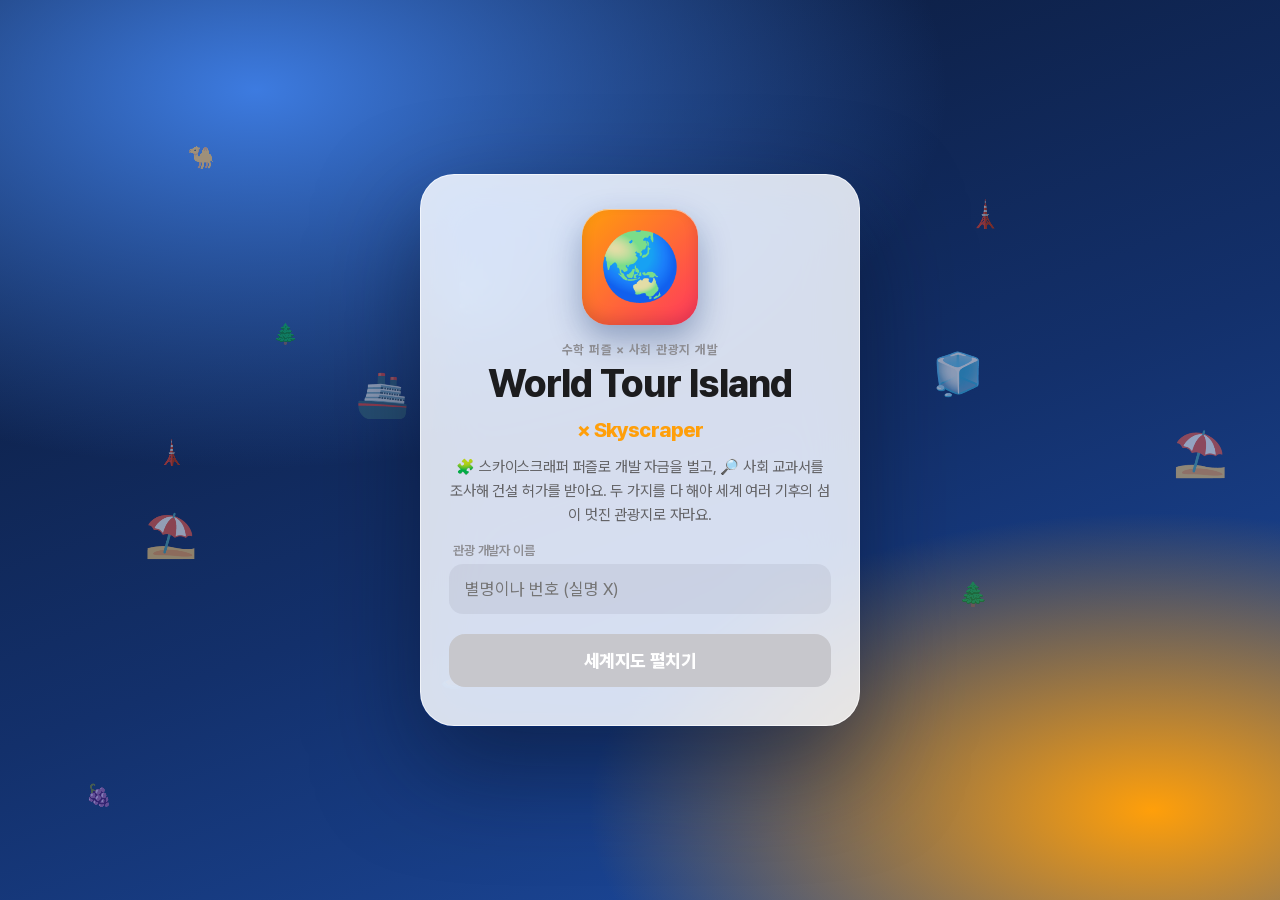
==== combo/index.html @ f1b44aca "Add files via upload" ====
<!DOCTYPE html>
<html lang="ko">
<head>
<meta charset="utf-8">
<meta http-equiv="Content-Security-Policy" content="default-src 'none'; script-src 'self' 'unsafe-inline'; style-src 'self' 'unsafe-inline'; img-src 'self' data: blob:; font-src 'self'; connect-src 'none'; form-action 'none'; base-uri 'none'">
<meta name="referrer" content="no-referrer">
<meta name="robots" content="noindex, nofollow">
<meta name="viewport" content="width=device-width, initial-scale=1, viewport-fit=cover">
<title>World Tour Island × Skyscraper</title>
<link href="../lib/fonts/pretendard.css" rel="stylesheet">
<script src="../lib/three.min.js"></script>
<style>

:root{
  --ink:#16233A; --muted:#5A6B84; --paper:#EAF1F8; --card:#FFFFFF; --line:rgba(22,35,58,.1);
  --bp:#1C57A5; --bp-deep:#0F3B78; --bp-grid:rgba(255,255,255,.12);
  --gold:#FFC83D; --gold-deep:#E0A300; --gold-ink:#3A2A00;
  --mint:#2FBF83; --coral:#F0555B; --sky:#5CB8FF;
  --game-bg:#1B2B4A; --game-panel:#22375C; --game-panel-2:#2A4470; --game-ink:#EAF2FF;
  --display:"Do Hyeon","Apple SD Gothic Neo","Malgun Gothic",sans-serif;
  --body:"Noto Sans KR","Apple SD Gothic Neo","Malgun Gothic",sans-serif;
  --emoji:"Apple Color Emoji","Segoe UI Emoji","Noto Color Emoji","Segoe UI Symbol",sans-serif;
  box-sizing:border-box;
  padding-top:env(safe-area-inset-top,0px);
  padding-bottom:env(safe-area-inset-bottom,0px);
}
@media (prefers-color-scheme:dark){
  :root:not([data-theme="light"]){--ink:#E4ECF7;--muted:#9AABC2;--paper:#0E1522;--card:#172234;--line:rgba(255,255,255,.1);--bp:#174985;--bp-deep:#0D2F5E}
}
:root[data-theme="dark"]{--ink:#E4ECF7;--muted:#9AABC2;--paper:#0E1522;--card:#172234;--line:rgba(255,255,255,.1);--bp:#174985;--bp-deep:#0D2F5E}
*,*::before,*::after{box-sizing:inherit}
html{scroll-padding-top:env(safe-area-inset-top,0px)}
html,body{height:100%;margin:0}
body{background:var(--game-bg);color:var(--ink);font-family:var(--body);-webkit-tap-highlight-color:transparent;overscroll-behavior:none}
button{font-family:inherit;cursor:pointer;color:inherit}
button:focus-visible,input:focus-visible{outline:3px solid var(--gold);outline-offset:2px}
.hidden{display:none!important}

/* ===== 시작 화면 ===== */
#intro{position:fixed;inset:0;overflow:auto;display:grid;place-items:center;padding:24px;z-index:80;
  background:radial-gradient(120% 80% at 50% 110%,#FFB48A 0%,#7E8BE0 45%,#1B2B4A 100%)}
#introSky{position:absolute;inset:0;width:100%;height:100%;pointer-events:none}
.intro-card{position:relative;width:min(480px,100%);background:rgba(255,255,255,.96);color:#16233A;border-radius:24px;padding:30px 26px;box-shadow:0 30px 80px rgba(8,16,40,.45)}
.logo{font-family:var(--display);font-size:54px;line-height:.95;margin:0;color:#1C57A5;letter-spacing:-.01em}
.logo span{display:block;font-size:20px;color:#E07A2E;margin-bottom:6px;letter-spacing:.02em}
.intro-card p{margin:12px 0 4px;color:#5A6B84;line-height:1.6;font-size:15px}
.intro-card label{display:block;font-weight:700;font-size:14px;margin:16px 0 6px}
.intro-card input{width:100%;font:inherit;font-size:18px;padding:12px 14px;border-radius:12px;border:2px solid #C9D6E6;background:#fff;color:#16233A}
.cta{width:100%;margin-top:22px;padding:16px;border:0;border-radius:16px;background:linear-gradient(#FFD25A,#FFB800);color:#3A2A00;font-family:var(--display);font-size:26px;box-shadow:0 5px 0 #D08F00}
.cta:active{transform:translateY(3px);box-shadow:0 2px 0 #D08F00}
.cta:disabled{filter:grayscale(.7);opacity:.6}
.continue{margin-top:12px;font-size:14px;color:#5A6B84;text-align:center}

/* ===== 게임 레이아웃 ===== */
#app{display:none;height:100%;min-height:0}
#app.on{display:grid;grid-template-columns:minmax(0,1fr) minmax(430px,480px)}
.zone-game{position:relative;display:flex;flex-direction:column;min-height:0;background:var(--game-bg);color:var(--game-ink)}
.zone-puzzle{display:flex;flex-direction:column;min-height:0;background:var(--bp);color:#fff;border-left:4px solid #0B2A55}

/* 상단 HUD */
.hud{display:flex;align-items:center;gap:8px;padding:10px 12px;background:linear-gradient(#22375C,#1F3254);border-bottom:1px solid rgba(255,255,255,.06);flex-wrap:wrap;position:relative;z-index:3}
.cityblock{display:flex;align-items:center;gap:10px;margin-right:auto;min-width:0}
.rank-badge{width:44px;height:44px;border-radius:14px;display:grid;place-items:center;font-size:26px;background:linear-gradient(#3B5A92,#2A4470);box-shadow:inset 0 -3px 0 rgba(0,0,0,.25);font-family:var(--emoji)}
.cityname{font-family:var(--display);font-size:24px;line-height:1.05;white-space:nowrap;overflow:hidden;text-overflow:ellipsis;max-width:220px}
.cityname small{display:block;font-family:var(--body);font-size:12px;opacity:.75}
.chip{display:flex;align-items:center;gap:6px;padding:5px 10px 5px 8px;border-radius:12px;background:rgba(255,255,255,.08);white-space:nowrap}
.chip .ic{font-family:var(--emoji);font-size:18px}
.chip b{font-family:var(--display);font-weight:400;font-size:20px;line-height:1}
.chip small{display:block;font-size:10px;opacity:.7;line-height:1}
.chip.coin{background:linear-gradient(#FFD25A,#FFB800);color:#3A2A00;box-shadow:0 3px 0 #C98A00}
.chip.coin.bump{animation:bump .5s}
.chip.coin.shake{animation:shake .45s}
@keyframes bump{30%{transform:scale(1.18)}}
.meter{width:54px;height:6px;border-radius:3px;background:rgba(255,255,255,.15);overflow:hidden;margin-top:3px}
.meter i{display:block;height:100%;background:var(--mint);border-radius:3px;transition:width .4s}
.iconbtn{width:40px;height:40px;border-radius:12px;border:0;background:rgba(255,255,255,.1);font-size:18px;font-family:var(--emoji)}

/* 지도 */
.map{position:relative;flex:1;min-height:0;overflow:hidden;touch-action:none}
#city{position:absolute;inset:0;width:100%;height:100%;display:block}
.advisor{position:absolute;left:12px;top:12px;display:flex;align-items:flex-start;gap:8px;max-width:min(420px,70%);pointer-events:none;z-index:2}
.advisor .face{font-size:30px;font-family:var(--emoji);filter:drop-shadow(0 2px 2px rgba(0,0,0,.3))}
.advisor .bubble{background:rgba(255,255,255,.95);color:#16233A;padding:9px 13px;border-radius:14px 14px 14px 4px;font-size:14px;font-weight:700;line-height:1.45;box-shadow:0 6px 16px rgba(0,0,0,.2)}
.maptools{position:absolute;right:12px;top:12px;display:flex;flex-direction:column;gap:6px;z-index:2}
.maptools button{width:42px;height:42px;border-radius:12px;border:0;background:rgba(255,255,255,.92);color:#16233A;font-size:20px;font-weight:900;box-shadow:0 3px 8px rgba(0,0,0,.2);font-family:var(--emoji)}
.modehint{position:absolute;left:50%;bottom:12px;transform:translateX(-50%);background:rgba(16,26,48,.88);color:#fff;padding:8px 14px;border-radius:999px;font-size:14px;font-weight:700;white-space:nowrap;pointer-events:none;z-index:2;max-width:92%;overflow:hidden;text-overflow:ellipsis}
.modehint:empty{display:none}
.floaty{position:absolute;pointer-events:none;font-family:var(--display);font-size:22px;color:#FFE27A;text-shadow:0 2px 0 rgba(0,0,0,.4);animation:floaty 1s forwards;z-index:3}
@keyframes floaty{to{transform:translateY(-46px);opacity:0}}

/* 건설 메뉴 */
.buildbar{background:linear-gradient(#22375C,#1B2E50);border-top:1px solid rgba(255,255,255,.06);padding:8px 10px 10px;position:relative;z-index:3}
.bb-top{display:flex;gap:6px;align-items:center;overflow-x:auto;scrollbar-width:none;padding-bottom:6px}
.bb-top::-webkit-scrollbar{display:none}
.tool{border:0;border-radius:12px;padding:8px 11px;background:rgba(255,255,255,.08);color:var(--game-ink);font-size:14px;font-weight:700;white-space:nowrap}
.tool.on{background:#fff;color:#16233A}
.tool.danger.on{background:var(--coral);color:#fff}
.sep{width:1px;align-self:stretch;background:rgba(255,255,255,.12);margin:2px 4px}
.cat{border:0;border-radius:12px;padding:8px 12px;background:transparent;color:rgba(234,242,255,.7);font-size:14px;font-weight:700;white-space:nowrap;position:relative}
.cat.on{background:var(--game-panel-2);color:#fff}
.cat .new{position:absolute;top:2px;right:2px;width:8px;height:8px;border-radius:50%;background:var(--coral)}
.cards{display:flex;gap:8px;overflow-x:auto;padding:2px 2px 4px;scroll-snap-type:x proximity;scrollbar-width:thin}
.card{flex:0 0 96px;scroll-snap-align:start;border:2px solid transparent;border-radius:14px;background:var(--game-panel-2);color:var(--game-ink);padding:6px 6px 7px;text-align:center;position:relative}
.card canvas{width:84px;height:66px;display:block;margin:0 auto}
.card .nm{font-size:12.5px;font-weight:700;line-height:1.2;margin-top:2px;white-space:nowrap;overflow:hidden;text-overflow:ellipsis}
.card .cost{font-family:var(--display);font-size:16px;color:#FFD25A;line-height:1.1}
.card .eff{font-size:10.5px;opacity:.75;white-space:nowrap}
.card.on{border-color:var(--gold);background:#35558A;box-shadow:0 0 0 3px rgba(255,200,61,.25)}
.card.poor .cost{color:#FF9A9E}
.card.locked{background:rgba(255,255,255,.04);color:rgba(234,242,255,.45)}
.card.locked canvas{filter:grayscale(1) brightness(.6);opacity:.5}
.card.locked .lock{position:absolute;inset:6px 6px auto;height:66px;display:grid;place-items:center;font-size:12px;font-weight:900;color:#fff;text-shadow:0 1px 2px #000}
.card .newtag{position:absolute;top:-6px;right:-6px;background:var(--coral);color:#fff;font-size:10px;font-weight:900;padding:2px 6px;border-radius:999px}

/* ===== 퍼즐 존 ===== */
.pz-head{padding:12px 16px 10px;background:linear-gradient(rgba(0,0,0,.18),rgba(0,0,0,.08));border-bottom:1px solid rgba(255,255,255,.08)}
.pz-top{display:flex;align-items:center;justify-content:space-between;gap:10px}
.pz-top h2{margin:0;font-family:var(--display);font-weight:400;font-size:28px;line-height:1}
.pz-top .zone{font-size:12px;opacity:.8;text-align:right;line-height:1.35}
.track{display:grid;grid-template-columns:repeat(32,1fr);gap:2px;margin-top:10px}
.track i{height:8px;border-radius:2px;background:rgba(255,255,255,.15)}
.track i.e{--c:#8EE3B5}.track i.m{--c:#FFD25A}.track i.h{--c:#FF8C8C}
.track i.done{background:var(--c)}
.track i.now{background:#fff;box-shadow:0 0 0 2px rgba(255,255,255,.4)}
.track i.gap{margin-left:6px}

.pz-body{padding:12px 16px;background-image:linear-gradient(var(--bp-grid) 1px,transparent 1px),linear-gradient(90deg,var(--bp-grid) 1px,transparent 1px);background-size:22px 22px}
.pz-main{display:flex;gap:14px;align-items:center;justify-content:center}
.board{--cs:44px;display:grid;justify-content:center;user-select:none}
.board .c{width:var(--cs);height:var(--cs);display:grid;place-items:center}
.board .clue{all:unset;width:var(--cs);height:var(--cs);display:grid;place-items:center;font-family:var(--display);font-size:calc(var(--cs)*.52);color:#FFE39A;cursor:pointer;border-radius:50%}
.board .clue.on{background:rgba(255,227,154,.28)}
.board .cell{border:1.5px solid rgba(255,255,255,.6);background:rgba(255,255,255,.08);margin:-0.75px;padding:0}
.board .cell button{all:unset;width:100%;height:100%;display:grid;place-items:center;cursor:pointer;font-family:var(--display);font-size:calc(var(--cs)*.58);color:#fff}
.board .cell.given{background:rgba(255,255,255,.3)}
.board .cell.given span{font-family:var(--display);font-size:calc(var(--cs)*.58);display:grid;place-items:center;width:100%;height:100%}
.board .cell.line{background:rgba(255,227,154,.2)}
.board .cell.sel{background:var(--gold)}
.board .cell.sel button{color:var(--gold-ink)}
.board .cell.hint button{color:#B9F5D6}
.board.shake{animation:shake .45s}
@keyframes shake{20%{transform:translateX(-10px)}40%{transform:translateX(9px)}60%{transform:translateX(-6px)}80%{transform:translateX(4px)}}
.pad{display:grid;grid-template-columns:repeat(2,52px);gap:7px}
.pad button{height:48px;border-radius:13px;border:0;background:#fff;color:var(--bp-deep);font-family:var(--display);font-size:26px;box-shadow:0 3px 0 rgba(0,0,0,.2)}
.pad button.erase{background:rgba(255,255,255,.18);color:#fff;font-size:18px;box-shadow:none}
.pad button:disabled{opacity:.35}
.pz-actions{display:flex;gap:8px;margin-top:12px;align-items:stretch}
.submit{flex:1;padding:12px;border:0;border-radius:14px;background:linear-gradient(#FFD25A,#FFB800);color:var(--gold-ink);font-family:var(--display);font-size:24px;box-shadow:0 4px 0 #C98A00}
.submit:active{transform:translateY(3px);box-shadow:0 1px 0 #C98A00}
.submit:disabled{filter:grayscale(.8);opacity:.5;box-shadow:none}
.hint-btn{padding:0 12px;border-radius:14px;border:2px solid rgba(255,255,255,.35);background:transparent;color:#fff;font-size:13px;font-weight:700;line-height:1.3}
.hint-btn:disabled{opacity:.35}
.pz-status{display:flex;align-items:center;justify-content:space-between;gap:10px;margin-top:8px;min-height:24px}
.tries{display:flex;gap:5px;align-items:center;font-size:12px;opacity:.9;white-space:nowrap}
.tries i{width:11px;height:11px;border-radius:50%;background:#fff;display:inline-block}
.tries i.used{background:transparent;border:2px solid rgba(255,255,255,.5)}
.msg{font-weight:700;font-size:14px;text-align:right}
.msg.bad{color:#FFD0D2}.msg.ok{color:#B9F5D6}
.stop{display:none;margin-top:8px;padding:10px;border-radius:14px;text-align:center;color:#2A1F00;font-weight:700;
  background:repeating-linear-gradient(-45deg,var(--gold) 0 16px,#23201a 16px 32px)}
.stop.on{display:block}
.stop div{background:var(--gold);display:inline-block;padding:6px 14px;border-radius:10px;font-size:14px}
.stop b{font-family:var(--display);font-weight:400;font-size:26px;display:block}

/* 3D 쌓기나무 */
.lab{flex:1;min-height:220px;display:flex;flex-direction:column;background:#EEF3F9;color:#16233A;border-top:4px solid #0B2A55}
.lab-bar{display:flex;align-items:center;gap:6px;padding:7px 10px;flex-wrap:wrap}
.lab-bar .title{font-family:var(--display);font-size:19px;margin-right:2px}
.seg{display:inline-flex;background:rgba(28,87,165,.1);border-radius:10px;padding:3px;gap:2px}
.seg button{border:0;background:transparent;color:#16233A;padding:6px 10px;border-radius:8px;font-size:13px;font-weight:700}
.seg button.on{background:#fff;color:#1C57A5;box-shadow:0 1px 3px rgba(0,0,0,.12)}
.seg.mode button.on[data-m="add"]{color:#1F8A55}.seg.mode button.on[data-m="del"]{color:#C83E44}
.lab-bar .spacer{flex:1}
#cube{flex:1;position:relative;min-height:0;touch-action:none;cursor:grab}
#cube canvas{display:block;width:100%;height:100%}
.cap{position:absolute;left:50%;top:8px;transform:translateX(-50%);background:rgba(22,35,58,.86);color:#fff;padding:6px 12px;border-radius:10px;font-size:13px;font-weight:700;pointer-events:none;white-space:nowrap;max-width:94%;overflow:hidden;text-overflow:ellipsis}
.cap:empty{display:none}
.lab-tip{position:absolute;left:8px;bottom:6px;font-size:11px;color:#5A6B84;pointer-events:none}
.nogl{position:absolute;inset:0;display:grid;place-items:center;color:#5A6B84;font-size:14px;text-align:center;padding:20px}
.pz-foot{display:flex;justify-content:space-between;align-items:center;padding:6px 12px;background:#0F3B78;font-size:12px}
.pz-foot button{background:none;border:0;color:rgba(255,255,255,.6);text-decoration:underline;font-size:12px;padding:4px}

/* ===== 모달 ===== */
.modal{position:fixed;inset:0;display:none;place-items:center;padding:20px;background:rgba(6,12,30,.6);z-index:70;backdrop-filter:blur(2px)}
.modal.on{display:grid}
.sheet{width:min(440px,100%);background:#fff;color:#16233A;border-radius:24px;padding:24px 22px 20px;text-align:center;box-shadow:0 30px 80px rgba(0,0,0,.4);animation:pop .35s cubic-bezier(.2,1.4,.4,1)}
@keyframes pop{from{transform:scale(.8);opacity:0}}
.sheet .big{font-size:52px;line-height:1;font-family:var(--emoji)}
.sheet h3{font-family:var(--display);font-weight:400;font-size:34px;margin:8px 0 2px;color:#1C57A5}
.sheet .sub{color:#5A6B84;font-size:14px;margin-bottom:14px}
.rows{text-align:left;border-radius:14px;background:#F4F7FB;padding:6px 14px;margin-bottom:12px}
.rows div{display:flex;justify-content:space-between;padding:8px 0;border-bottom:1px dashed #D4DDE9;font-size:15px}
.rows div:last-child{border:0}
.rows b{font-family:var(--display);font-weight:400;font-size:20px}
.rows .total b{color:#D98E00;font-size:24px}
.unlocks{display:flex;flex-wrap:wrap;gap:6px;justify-content:center;margin:4px 0 14px}
.unlocks span{background:#FFF4D1;border:1.5px solid #FFD25A;border-radius:999px;padding:5px 10px;font-size:13px;font-weight:700}
.unlocks .land{background:#DDF6E8;border-color:#7AD6A4}
.sheet .go{width:100%;padding:14px;border:0;border-radius:14px;background:linear-gradient(#FFD25A,#FFB800);color:#3A2A00;font-family:var(--display);font-size:24px;box-shadow:0 4px 0 #C98A00}
.steps{text-align:left;display:grid;gap:10px;margin:6px 0 16px}
.steps div{display:flex;gap:12px;align-items:center;background:#F4F7FB;border-radius:14px;padding:10px 12px;font-size:14.5px;line-height:1.45}
.steps .n{font-size:28px;font-family:var(--emoji)}
.cert-img{width:100%;border-radius:14px;margin:4px 0 10px;display:block;background:#1B2B4A}
.cert-code{font-family:var(--display);font-size:30px;letter-spacing:.06em;background:#FFF4D1;border-radius:12px;padding:8px;margin-bottom:6px}

.toast{position:fixed;left:50%;bottom:calc(env(safe-area-inset-bottom,0px) + 22px);transform:translate(-50%,20px);opacity:0;background:#16233A;color:#fff;padding:12px 18px;border-radius:14px;font-weight:700;font-size:15px;transition:.25s;z-index:90;pointer-events:none;max-width:90vw;text-align:center;box-shadow:0 8px 24px rgba(0,0,0,.3)}
.toast.on{opacity:1;transform:translate(-50%,0)}

/* ===== 좁은 화면 ===== */
@media (max-width:999px){
  #app.on{display:flex;flex-direction:column;height:auto;min-height:100%}
  .zone-game{height:min(78vh,640px)}
  .zone-puzzle{border-left:0;border-top:4px solid #0B2A55}
  .lab{height:420px;flex:none}
  .cityname{max-width:140px}
}
@media (prefers-reduced-motion:reduce){*{animation:none!important;transition:none!important}}

/* ===== 월드 투어 전용 ===== */
#intro{background:radial-gradient(120% 80% at 50% 110%,#FFD08A 0%,#5BB7E8 50%,#12406B 100%)}
.logo{color:#0F6FA8}.logo span{color:#E07A2E}
.isl-badge{display:flex;align-items:center;gap:10px;margin-right:auto;min-width:0;border:0;background:transparent;padding:0;text-align:left;color:inherit}
.isl-badge .ic{width:46px;height:46px;border-radius:14px;display:grid;place-items:center;font-size:28px;background:linear-gradient(#3B8AC2,#2A6A9E);box-shadow:inset 0 -3px 0 rgba(0,0,0,.25);font-family:var(--emoji)}
.isl-badge b{font-family:var(--display);font-weight:400;font-size:23px;line-height:1.05;display:block;white-space:nowrap}
.isl-badge small{font-size:12px;opacity:.8;white-space:nowrap}
.hudbtn{height:40px;border-radius:12px;border:0;background:rgba(255,255,255,.12);color:#fff;font-size:14px;font-weight:700;padding:0 12px;white-space:nowrap;position:relative}
.hudbtn .dot{position:absolute;top:-3px;right:-3px;width:12px;height:12px;border-radius:50%;background:var(--coral);box-shadow:0 0 0 2px #22375C;animation:bump 1s infinite}
.hudbtn.poster{background:linear-gradient(#FF8A6B,#F0555B)}
.meter i.env-good{background:#2FBF83}.meter i.env-mid{background:#FFC83D}.meter i.env-bad{background:#F0555B}
.card .tag{position:absolute;top:4px;left:4px;font-size:10px;font-weight:900;background:#3E9BD1;color:#fff;border-radius:6px;padding:1px 5px}

/* 연구소(퀴즈) */
.zone-quiz{display:flex;flex-direction:column;min-height:0;background:#0F4C7A;color:#fff;border-left:4px solid #0A3558}
.qz-head{padding:12px 16px 10px;background:linear-gradient(rgba(0,0,0,.2),rgba(0,0,0,.08))}
.qz-head .row{display:flex;align-items:baseline;justify-content:space-between;gap:10px}
.qz-head h2{margin:0;font-family:var(--display);font-weight:400;font-size:28px}
.qz-head .cnt{font-size:13px;opacity:.9}
.qz-head .cnt b{font-family:var(--display);font-weight:400;font-size:22px;color:#FFD25A}
.pbar{height:8px;border-radius:4px;background:rgba(255,255,255,.15);margin-top:8px;overflow:hidden}
.pbar i{display:block;height:100%;background:linear-gradient(90deg,#8EE3B5,#FFD25A);border-radius:4px;transition:width .5s}
.sets{display:grid;grid-template-columns:repeat(5,1fr);gap:6px;padding:10px 12px}
.set{border:0;border-radius:12px;background:rgba(255,255,255,.08);color:#fff;padding:6px 2px 5px;text-align:center;position:relative;line-height:1.15}
.set .e{font-size:20px;font-family:var(--emoji);display:block}
.set .n{font-size:11px;font-weight:700;display:block;white-space:nowrap;overflow:hidden;text-overflow:ellipsis;padding:0 2px}
.set .k{font-size:11px;opacity:.75}
.set.on{background:#fff;color:#0F4C7A}
.set.full::after{content:'✔';position:absolute;top:2px;right:5px;font-size:11px;color:#2FBF83;font-weight:900}
.qbody{flex:1;min-height:0;overflow-y:auto;padding:4px 14px 14px}
.qcard{background:#fff;color:#16233A;border-radius:18px;padding:16px 16px 14px;box-shadow:0 8px 20px rgba(0,0,0,.2)}
.qmeta{display:flex;justify-content:space-between;align-items:center;font-size:12.5px;color:#5A6B84;margin-bottom:8px}
.qmeta .pg{background:#EAF3FB;color:#0F6FA8;border-radius:999px;padding:3px 9px;font-weight:700}
.qtext{font-size:19px;font-weight:900;line-height:1.45;margin:2px 0 14px;word-break:keep-all}
.opts{display:grid;gap:8px}
.opt{display:flex;gap:10px;align-items:center;width:100%;text-align:left;border:2px solid #DCE5F0;background:#F7FAFD;border-radius:14px;padding:11px 12px;font-size:16px;font-weight:700;color:#16233A;line-height:1.35;word-break:keep-all}
.opt .l{flex:0 0 28px;height:28px;border-radius:50%;display:grid;place-items:center;background:#E3ECF7;color:#0F6FA8;font-family:var(--display);font-size:17px}
.opt:disabled{cursor:default}
.opt.wrong{border-color:#F0555B;background:#FFF0F0;color:#B3363C}
.opt.wrong .l{background:#F0555B;color:#fff}
.opt.right{border-color:#2FBF83;background:#E8FAF1;color:#137A4F}
.opt.right .l{background:#2FBF83;color:#fff}
.qcard.shake{animation:shake .45s}
.fb{margin-top:12px;border-radius:14px;padding:12px 14px;font-size:15px;line-height:1.55;word-break:keep-all}
.fb.ok{background:#E8FAF1;color:#115C3C}
.fb.no{background:#FFF4E5;color:#7A4A00}
.fb b.big{font-family:var(--display);font-weight:400;font-size:22px;display:block;margin-bottom:2px}
.fb .unl{display:flex;flex-wrap:wrap;gap:5px;margin-top:8px}
.fb .unl span{background:#FFF4D1;border:1.5px solid #FFD25A;border-radius:999px;padding:3px 9px;font-size:12.5px;font-weight:700;color:#5A4200}
.fb .unl span.isl{background:#DDF1FF;border-color:#7CC4F2;color:#0F4C7A}
.next{width:100%;margin-top:12px;padding:13px;border:0;border-radius:14px;background:linear-gradient(#FFD25A,#FFB800);color:#3A2A00;font-family:var(--display);font-size:22px;box-shadow:0 4px 0 #C98A00}
.preview{margin-top:14px;background:rgba(255,255,255,.08);border-radius:14px;padding:10px 12px}
.preview h4{margin:0 0 8px;font-size:13px;font-weight:700;opacity:.85}
.preview .list{display:flex;flex-wrap:wrap;gap:6px}
.preview .list span{font-size:12.5px;background:rgba(255,255,255,.1);border-radius:999px;padding:4px 10px}
.preview .list span.got{background:#2FBF83}
.qz-foot{display:flex;justify-content:space-between;align-items:center;padding:6px 12px;background:#0A3558;font-size:12px}
.qz-foot button{background:none;border:0;color:rgba(255,255,255,.6);text-decoration:underline;font-size:12px;padding:4px}

/* 세계지도 */
.worldsheet{width:min(980px,100%);max-height:calc(100vh - 30px);overflow:auto;background:linear-gradient(#EAF6FF,#FFFFFF);border-radius:24px;padding:20px;color:#16233A;animation:pop .35s cubic-bezier(.2,1.4,.4,1)}
.worldsheet h3{font-family:var(--display);font-weight:400;font-size:32px;margin:0;color:#0F6FA8}
.worldsheet .sub{color:#5A6B84;font-size:14px;margin:2px 0 14px}
.isles{display:grid;grid-template-columns:repeat(3,1fr);gap:12px}
.isle{border:3px solid transparent;border-radius:18px;background:#fff;padding:12px;text-align:left;box-shadow:0 4px 14px rgba(20,60,110,.12);display:flex;flex-direction:column;gap:6px;color:#16233A}
.isle .top{display:flex;align-items:center;gap:10px}
.isle .em{font-size:40px;font-family:var(--emoji)}
.isle b{font-family:var(--display);font-weight:400;font-size:22px;display:block;line-height:1.1}
.isle .tags{display:flex;gap:5px;flex-wrap:wrap}
.isle .tags span{font-size:11.5px;font-weight:700;border-radius:999px;padding:2px 8px;background:#EAF3FB;color:#0F6FA8}
.isle .tags span.t2{background:#FFF1DE;color:#A35A00}
.isle p{margin:0;font-size:13px;color:#5A6B84;line-height:1.45}
.isle .st{margin-top:auto;font-size:13px;font-weight:900;padding-top:4px}
.isle.cur{border-color:#FFB800}
.isle.lock{opacity:.55;filter:grayscale(.6)}
.isle.new .st{color:#E0542E}
@media (max-width:760px){.isles{grid-template-columns:1fr 1fr}}

/* 포스터 */
.postersheet{width:min(1000px,100%);max-height:calc(100vh - 30px);overflow:auto;background:#fff;border-radius:24px;padding:20px;color:#16233A;display:grid;grid-template-columns:1fr 1fr;gap:18px;animation:pop .35s cubic-bezier(.2,1.4,.4,1)}
.postersheet h3{font-family:var(--display);font-weight:400;font-size:30px;margin:0 0 4px;color:#E0542E}
.postersheet label{display:block;font-weight:700;font-size:13.5px;margin:12px 0 5px}
.postersheet input,.postersheet select{width:100%;font:inherit;font-size:16px;padding:10px 12px;border-radius:12px;border:2px solid #D6E0EC;background:#fff;color:#16233A}
.picks{display:flex;flex-wrap:wrap;gap:6px}
.picks button{border:2px solid #D6E0EC;background:#F7FAFD;border-radius:999px;padding:6px 11px;font-size:13.5px;font-weight:700;color:#16233A}
.picks button.on{border-color:#FFB800;background:#FFF4D1}
.two{display:grid;grid-template-columns:1fr 1fr;gap:8px}
.pv{display:flex;flex-direction:column;align-items:center;gap:8px}
.pv img{width:100%;border-radius:12px;box-shadow:0 8px 24px rgba(0,0,0,.18);background:#EEE}
.pv .note{font-size:13px;color:#5A6B84;text-align:center}
.pbtns{display:flex;gap:8px;margin-top:14px}
.pbtns button{flex:1;padding:12px;border:0;border-radius:12px;font-weight:900;font-size:15px}
.pbtns .mk{background:linear-gradient(#FFD25A,#FFB800);color:#3A2A00}
.pbtns .cl{background:#EEF2F7;color:#16233A}
.empty{background:#F4F7FB;border-radius:12px;padding:12px;font-size:13.5px;color:#5A6B84;line-height:1.5}
@media (max-width:760px){.postersheet{grid-template-columns:1fr}}

#app.on{grid-template-columns:minmax(0,1fr) minmax(430px,480px)}
.rtabs{display:grid;grid-template-columns:1fr 1fr;gap:6px;padding:8px 10px 0;background:#0A3558}
.rtabs button{border:0;border-radius:14px 14px 0 0;padding:9px 6px 8px;background:rgba(255,255,255,.08);color:rgba(255,255,255,.75);font-family:var(--display);font-size:22px;line-height:1.05}
.rtabs button span{font-family:var(--emoji)}
.rtabs button small{display:block;font-family:var(--body);font-size:11px;font-weight:700;opacity:.8}
.rtabs button.on[data-t="puzzle"]{background:var(--bp);color:#fff}
.rtabs button.on[data-t="research"]{background:#0F4C7A;color:#fff}
.rpanel{flex:1;display:flex;flex-direction:column;min-height:0}
#panelPuzzle{background:var(--bp)}
.pz-done{flex:1;display:flex;flex-direction:column;align-items:center;justify-content:center;gap:12px;padding:24px;text-align:center;font-size:17px;line-height:1.6}
.gest{position:absolute;right:8px;bottom:8px;display:flex;gap:6px;pointer-events:none;z-index:1}.gest span{background:#fff;border-radius:10px;padding:6px 10px;font-size:13px;box-shadow:0 1px 3px rgba(0,0,0,.1)}
.gest span:first-child b{color:#1F8A55}.gest span:last-child b{color:#C83E44}
.press{position:absolute;width:56px;height:56px;margin:-28px 0 0 -28px;border-radius:50%;border:4px solid #F0555B;pointer-events:none;animation:press .48s linear forwards;opacity:.9}
@keyframes press{from{transform:scale(1.6);opacity:.2}to{transform:scale(.6);opacity:1}}
@media (max-width:999px){ .rpanel{flex:none} #panelPuzzle .lab{height:420px;flex:none} }
.card{width:96px;min-width:0}
#mWorld{z-index:90}
.hud .chip small{white-space:nowrap}
@media (max-width:999px){ .zone-quiz{border-left:0;border-top:4px solid #0A3558} .qbody{overflow:visible} }
/* ===================== App Store 디자인 레이어 ===================== */
:root{
  --display:"Pretendard Variable",Pretendard,-apple-system,BlinkMacSystemFont,"Apple SD Gothic Neo","Noto Sans KR","Noto Sans CJK KR",system-ui,sans-serif;
  --body:var(--display);
  --ios-blue:#0A84FF; --ios-indigo:#5E5CE6; --ios-orange:#FF9F0A; --ios-yellow:#FFD60A; --ios-green:#30D158; --ios-red:#FF453A; --ios-pink:#FF375F; --ios-teal:#40C8E0;
  --glass:rgba(28,34,56,.72); --glass-line:rgba(255,255,255,.09);
  --gold:#FFD60A; --gold-ink:#3A2600;
}
body{font-family:var(--body);-webkit-font-smoothing:antialiased;-moz-osx-font-smoothing:grayscale;letter-spacing:-.01em;background:#0B1020}
h1,h2,h3,.logo,.cityname,.isl-badge b,.chip b,.pz-top h2,.qz-head h2,.submit,.go,.cta,.next,.card .cost,.sheet h3,.worldsheet h3,.postersheet h3,.lab-bar .title,.rtabs button,.permit-head h2,.cert h3,.cert-code,.qtext{font-weight:800!important;letter-spacing:-.025em}
.board .clue,.board .cell button,.board .cell.given span,.pad button,.stop b,.opt .l,.isle b,.qz-head .cnt b{font-weight:800!important}
button{-webkit-tap-highlight-color:transparent;transition:transform .12s ease, background-color .2s ease, box-shadow .2s ease}
button:active:not(:disabled){transform:scale(.97)}

/* ---------- 시작 화면 ---------- */
#intro{background:radial-gradient(90% 70% at 20% 10%,#3D7BE0 0%,transparent 60%),radial-gradient(80% 60% at 90% 90%,#FF9F0A 0%,transparent 55%),linear-gradient(160deg,#0A1630 0%,#13306B 55%,#1E4FA8 100%)}
.intro-card{background:rgba(255,255,255,.84);-webkit-backdrop-filter:blur(30px) saturate(180%);backdrop-filter:blur(30px) saturate(180%);border:1px solid rgba(255,255,255,.65);border-radius:34px;padding:34px 28px 26px;box-shadow:0 40px 100px rgba(5,15,40,.5);text-align:center;width:min(440px,100%)}
.appicon{width:116px;height:116px;margin:0 auto 18px;border-radius:27px;display:grid;place-items:center;font-size:66px;font-family:var(--emoji);box-shadow:0 14px 32px rgba(10,40,100,.35),inset 0 1px 0 rgba(255,255,255,.55),inset 0 -6px 14px rgba(0,0,0,.12);animation:iconIn .7s cubic-bezier(.2,1.4,.4,1)}
@keyframes iconIn{from{transform:scale(.6) rotate(-8deg);opacity:0}}
.logo{font-size:38px!important;color:#1C1C1E!important;line-height:1.05!important}
.logo span{display:block;font-size:12.5px!important;font-weight:700!important;letter-spacing:.06em!important;color:#8E8E93!important;margin-bottom:8px!important;text-transform:uppercase}
.intro-card p{color:#636366;font-size:15px;line-height:1.6;margin:12px 0 6px}
.intro-card label{text-align:left;font-size:13px;color:#8E8E93;font-weight:600;margin:16px 4px 6px}
.intro-card input{background:rgba(118,118,128,.12);border:0;border-radius:14px;font-size:17px;padding:15px 16px;color:#1C1C1E}
.intro-card input:focus{outline:none;box-shadow:0 0 0 3px rgba(10,132,255,.35);background:#fff}
.cta{background:var(--ios-blue)!important;color:#fff!important;border-radius:16px!important;font-size:18px!important;padding:16px!important;box-shadow:0 10px 24px rgba(10,132,255,.38)!important;margin-top:20px!important}
.cta:disabled{background:#C7C7CC!important;box-shadow:none!important;filter:none!important;opacity:1!important}
.rules{text-align:left;background:rgba(118,118,128,.1);border-radius:16px;color:#3A3A3C}
.rules b{color:var(--ios-blue)}
.continue{color:#8E8E93}

/* ---------- 게임 존 ---------- */
.zone-game{background:radial-gradient(120% 90% at 20% 0%,#1C2D5E 0%,#0B1020 62%)}
.hud{margin:10px 10px 0;border-radius:22px;background:var(--glass);-webkit-backdrop-filter:blur(24px) saturate(180%);backdrop-filter:blur(24px) saturate(180%);border:1px solid var(--glass-line);box-shadow:0 12px 30px rgba(0,0,0,.25);padding:8px 10px;gap:8px}
.rank-badge,.isl-badge .ic{border-radius:15px;background:linear-gradient(135deg,var(--ios-indigo),var(--ios-blue));box-shadow:0 6px 16px rgba(10,132,255,.35),inset 0 1px 0 rgba(255,255,255,.35)}
.cityname,.isl-badge b{font-size:21px!important}
.cityname small,.isl-badge small{font-size:12px;opacity:.6;font-weight:600}
.chip{background:rgba(255,255,255,.07);border-radius:14px;padding:6px 12px 6px 9px;border:1px solid rgba(255,255,255,.05)}
.chip b{font-size:18px!important}
.chip small{font-size:10.5px;opacity:.55;font-weight:600}
.chip.coin{background:linear-gradient(180deg,#FFE04A,#FF9F0A);color:var(--gold-ink);box-shadow:0 8px 18px rgba(255,159,10,.35),inset 0 1px 0 rgba(255,255,255,.65);border:0}
.meter{background:rgba(255,255,255,.12);height:5px}
.iconbtn,.hudbtn{border-radius:14px;background:rgba(255,255,255,.1);border:1px solid rgba(255,255,255,.06)}
.hudbtn{font-weight:700}
.hudbtn.poster{background:linear-gradient(180deg,#FF6482,var(--ios-pink));border:0;box-shadow:0 8px 18px rgba(255,55,95,.35)}
.map{margin:10px;border-radius:26px;box-shadow:0 24px 60px rgba(0,0,0,.4),inset 0 0 0 1px rgba(255,255,255,.06)}
.advisor{left:14px;top:14px}
.advisor .bubble{border-radius:18px 18px 18px 6px;background:rgba(255,255,255,.88);-webkit-backdrop-filter:blur(18px);backdrop-filter:blur(18px);font-weight:600;font-size:13.5px;box-shadow:0 10px 24px rgba(0,0,0,.18)}
.maptools{right:14px;top:14px}
.maptools button{border-radius:14px;background:rgba(255,255,255,.86);-webkit-backdrop-filter:blur(14px);backdrop-filter:blur(14px);box-shadow:0 8px 18px rgba(0,0,0,.18);font-size:18px}
.modehint{background:rgba(20,20,24,.78);-webkit-backdrop-filter:blur(14px);backdrop-filter:blur(14px);border-radius:999px;font-weight:600;padding:9px 16px;bottom:14px}
.buildbar{margin:0 10px 10px;border-radius:24px;background:var(--glass);-webkit-backdrop-filter:blur(24px) saturate(180%);backdrop-filter:blur(24px) saturate(180%);border:1px solid var(--glass-line);padding:12px 10px 12px;position:relative}
.buildbar::before{content:'';position:absolute;top:5px;left:50%;width:36px;height:4px;margin-left:-18px;border-radius:2px;background:rgba(255,255,255,.22)}
.bb-top{padding-top:4px}
.tool,.cat{border-radius:999px;padding:8px 14px;font-weight:700;font-size:13.5px}
.tool{background:rgba(255,255,255,.08)}
.tool.on{background:#fff;color:#1C1C1E}
.tool.danger.on{background:var(--ios-red);color:#fff}
.cat{color:rgba(235,240,255,.66)}
.cat.on{background:var(--ios-blue);color:#fff;box-shadow:0 6px 14px rgba(10,132,255,.35)}
.cat .new{background:var(--ios-red)}
.card{flex:0 0 104px;width:104px;min-width:0;border-radius:20px;background:rgba(255,255,255,.06);border:1.5px solid rgba(255,255,255,.06);padding:7px 6px 8px}
.card:hover{background:rgba(255,255,255,.1)}
.card.on{border-color:var(--ios-blue);background:rgba(10,132,255,.2);box-shadow:0 0 0 3px rgba(10,132,255,.22)}
.card .nm{font-weight:700}
.card .cost{color:var(--ios-yellow);font-size:15px!important}
.card.poor .cost{color:#FF8A84}
.card .eff{opacity:.6}
.card .tag{background:var(--ios-blue);border-radius:8px;top:6px;left:6px}
.card .newtag{background:var(--ios-red);top:-5px;right:-5px}
.card.locked{background:rgba(255,255,255,.03)}
.floaty{font-weight:900;color:var(--ios-yellow)}

/* ---------- 퍼즐 · 연구소 존 ---------- */
.zone-puzzle,.zone-quiz{background:linear-gradient(180deg,#0F2F6E 0%,#0A2150 100%)!important;border-left:0!important;padding-bottom:0}
.pz-head,.qz-head{background:transparent!important;border-bottom:0!important;padding:14px 18px 8px}
.pz-top h2,.qz-head h2{font-size:26px!important}
.pz-top .zone{opacity:.65;font-weight:600}
.track{gap:3px}.track i{height:7px;border-radius:4px}
.track i.e{--c:#30D158}.track i.m{--c:#FFD60A}.track i.h{--c:#FF6B6B}
.pz-body{margin:4px 10px 0;border-radius:24px;background-color:rgba(255,255,255,.05);border:1px solid rgba(255,255,255,.07);padding:14px 14px 12px}
.board .cell{border-color:rgba(255,255,255,.5)}
.board .cell.sel{background:var(--ios-yellow)}
.board .clue{color:#FFE27A}
.pad button{border-radius:14px;box-shadow:0 4px 10px rgba(0,0,0,.18);color:#0A2150}
.pad button.erase{background:rgba(255,255,255,.14);box-shadow:none}
.submit{background:linear-gradient(180deg,#FFE04A,#FF9F0A)!important;color:var(--gold-ink)!important;border-radius:16px!important;box-shadow:0 10px 22px rgba(255,159,10,.35)!important;font-size:21px!important}
.submit:disabled{background:rgba(255,255,255,.14)!important;color:rgba(255,255,255,.45)!important;box-shadow:none!important;filter:none!important;opacity:1!important}
.hint-btn{border-radius:16px;border:1.5px solid rgba(255,255,255,.22);font-weight:700}
.stop{border-radius:18px}
.lab{margin:10px;border-radius:24px;overflow:hidden;border-top:0!important;background:#F2F2F7!important;box-shadow:0 10px 30px rgba(0,0,0,.25)}
.lab-bar .title{font-size:17px!important}
.seg{background:rgba(118,118,128,.16);border-radius:11px}
.seg button{border-radius:8px;font-weight:600}
.seg button.on{box-shadow:0 2px 6px rgba(0,0,0,.12),0 0 0 .5px rgba(0,0,0,.04);color:#1C1C1E}
.gest span{border-radius:12px;font-weight:600;box-shadow:0 2px 8px rgba(0,0,0,.1)}
.pz-foot,.qz-foot{background:transparent!important;opacity:.85;padding:4px 16px 10px}
.pz-done{color:#fff}

/* 탭 (합친 버전) → iOS 세그먼트 */
.rtabs{margin:10px 10px 0;padding:3px!important;gap:3px!important;border-radius:13px;background:rgba(118,118,128,.28)!important}
.rtabs button{border-radius:10px!important;background:transparent!important;color:rgba(255,255,255,.7)!important;font-size:17px!important;padding:7px 4px!important}
.rtabs button.on{background:#fff!important;color:#1C1C1E!important;box-shadow:0 3px 8px rgba(0,0,0,.2)}
.rtabs button small{font-weight:600!important;opacity:.6}
#panelPuzzle{background:transparent!important}

/* 연구소 */
.pbar{height:6px;background:rgba(255,255,255,.12)}
.pbar i{background:linear-gradient(90deg,var(--ios-green),var(--ios-yellow))}
.qz-head .cnt b{color:var(--ios-yellow)}
.sets{gap:7px;padding:8px 12px}
.set{border-radius:14px;background:rgba(255,255,255,.07);border:1px solid rgba(255,255,255,.06)}
.set.on{background:#fff;color:#0A2150;box-shadow:0 6px 14px rgba(0,0,0,.25)}
.set.full::after{color:var(--ios-green)}
.qcard{border-radius:24px;box-shadow:0 14px 34px rgba(0,0,0,.28)}
.qmeta .pg{background:rgba(10,132,255,.12);color:var(--ios-blue)}
.qtext{font-size:19px!important}
.opt{border-radius:16px;border:1.5px solid #E5E5EA;background:#F7F7FA}
.opt .l{background:#E9E9EF;color:var(--ios-blue)}
.opt.right{border-color:var(--ios-green);background:#E9FBEF;color:#1B7A3D}.opt.right .l{background:var(--ios-green)}
.opt.wrong{border-color:var(--ios-red);background:#FFF0EF;color:#B3261E}.opt.wrong .l{background:var(--ios-red)}
.fb{border-radius:18px}
.next{background:linear-gradient(180deg,#FFE04A,#FF9F0A)!important;border-radius:16px!important;box-shadow:0 10px 22px rgba(255,159,10,.3)!important;font-size:19px!important}
.preview{border-radius:18px;background:rgba(255,255,255,.06);border:1px solid rgba(255,255,255,.06)}
.preview .list span.got{background:var(--ios-green)}

/* ---------- 모달 ---------- */
.modal{background:rgba(0,0,0,.42);-webkit-backdrop-filter:blur(10px);backdrop-filter:blur(10px)}
.sheet,.worldsheet,.postersheet{border-radius:30px!important;box-shadow:0 40px 100px rgba(0,0,0,.45)!important}
.sheet h3,.worldsheet h3,.postersheet h3{color:#1C1C1E!important}
.sheet .sub{color:#8E8E93}
.rows{background:#F2F2F7;border-radius:18px}
.rows .total b{color:#FF9F0A}
.unlocks span{background:#FFF8DB;border-color:#FFD60A;border-radius:999px}
.steps div{background:#F2F2F7;border-radius:18px}
.sheet .go,.go{background:var(--ios-blue)!important;color:#fff!important;border-radius:16px!important;box-shadow:0 10px 24px rgba(10,132,255,.35)!important;font-size:19px!important}
.worldsheet{background:#F2F2F7!important}
.isle{border-radius:22px;box-shadow:0 6px 18px rgba(0,0,0,.08);border-width:2.5px}
.isle.cur{border-color:var(--ios-blue)}
.isle .tags span{background:rgba(10,132,255,.1);color:var(--ios-blue)}
.isle .tags span.t2{background:rgba(255,159,10,.14);color:#C46A00}
.isle.new .st{color:var(--ios-pink)}
.postersheet input,.postersheet select{background:#F2F2F7;border:0;border-radius:12px}
.picks button{border-radius:999px;border:1.5px solid #E5E5EA;background:#fff}
.picks button.on{border-color:var(--ios-blue);background:rgba(10,132,255,.1);color:var(--ios-blue)}
.pbtns .mk{background:var(--ios-blue);color:#fff;border-radius:14px}
.pbtns .cl{border-radius:14px;background:#E5E5EA}
.cert{border-radius:30px;border:0;box-shadow:0 40px 100px rgba(0,0,0,.45)}
.cert-code{background:#FFF8DB;border-radius:14px}
.toast{background:rgba(28,28,30,.9);-webkit-backdrop-filter:blur(16px);backdrop-filter:blur(16px);border-radius:18px;font-weight:600;font-size:14.5px;padding:12px 18px}
@media (max-width:999px){ .map{margin:8px} .pz-body{margin:4px 8px 0} }

</style>
</head>
<body>

<section id="intro">
  <canvas id="introSky"></canvas>
  <div class="intro-card">
    <div class="appicon" style="background:linear-gradient(135deg,#FF9F0A,#FF375F)">🌏</div>
    <h1 class="logo"><span>수학 퍼즐 × 사회 관광지 개발</span>World Tour Island<br><small style="font-size:.55em;color:#FF9F0A">× Skyscraper</small></h1>
    <p>🧩 스카이스크래퍼 퍼즐로 개발 자금을 벌고, 🔎 사회 교과서를 조사해 건설 허가를 받아요. 두 가지를 다 해야 세계 여러 기후의 섬이 멋진 관광지로 자라요.</p>
    <label for="nm">관광 개발자 이름</label>
    <input id="nm" maxlength="10" autocomplete="off" placeholder="별명이나 번호 (실명 X)">
    <button class="cta" id="startBtn" disabled>세계지도 펼치기</button>
    <div class="continue" id="continueNote"></div>
  </div>
</section>

<div id="app">
  <section class="zone-game">
    <div class="hud">
      <button class="isl-badge" id="islBtn" aria-label="세계지도 열기"><span class="ic" id="islIcon">🏝️</span><span><b id="islName"></b><small id="islSub"></small></span></button>
      <div class="chip"><span class="ic">🧳</span><div><b id="sVis">0</b><small>관광객</small></div></div>
      <div class="chip"><span class="ic">💼</span><div><b id="sJob">0</b><small>주민 일자리</small></div></div>
      <div class="chip"><span class="ic">🌿</span><div><b id="sEnv">0</b><small>환경</small><div class="meter"><i id="envBar"></i></div></div></div>
      <div class="chip coin" id="coinChip"><span class="ic">💰</span><b id="sCoin">0</b></div>
      <button class="hudbtn" id="mapBtn">🗺️ 지도</button>
      <button class="hudbtn poster" id="posterBtn">📣 포스터</button>
    </div>
    <div class="map" id="map">
      <canvas id="city"></canvas>
      <div class="advisor"><div class="face">🧑‍✈️</div><div class="bubble" id="advisor"></div></div>
      <div class="maptools">
        <button id="zin" aria-label="확대">＋</button>
        <button id="zout" aria-label="축소">－</button>
        <button id="zfit" aria-label="전체 보기">🧭</button>
        <button id="nightBtn" aria-label="낮과 밤 바꾸기">🌙</button>
        <button id="soundBtn" aria-label="소리 켜고 끄기">🔊</button>
      </div>
      <div class="modehint" id="modeHint"></div>
    </div>
    <div class="buildbar">
      <div class="bb-top" id="bbTop"></div>
      <div class="cards" id="cards"></div>
    </div>
  </section>

  <section class="zone-quiz">
    <div class="rtabs" id="rtabs">
      <button data-t="puzzle"><span>🧩</span> 퍼즐 <small>수학 · 💰 자금</small></button>
      <button data-t="research"><span>🔎</span> 연구소 <small>사회 · 🔓 허가</small></button>
    </div>
    <div class="rpanel" id="panelPuzzle">
      <div class="pz-head">
        <div class="pz-top"><h2 id="pTitle"></h2><div class="zone" id="pZone"></div></div>
        <div class="track" id="track"></div>
      </div>
      <div class="pz-body" id="pzBody">
        <div class="pz-main"><div class="board" id="board"></div><div class="pad" id="pad"></div></div>
        <div class="pz-actions"><button class="submit" id="submit" disabled>준공 신청</button><button class="hint-btn" id="hint">💡 힌트<br>💰 30</button></div>
        <div class="pz-status"><div class="tries" id="tries"></div><div class="msg" id="msg" aria-live="polite"></div></div>
        <div class="stop" id="stop"><div>🚧 설계 오류로 공사 중지<b id="stopSec">30</b>초 뒤 다시 신청할 수 있어요</div></div>
      </div>
      <div class="pz-done hidden" id="pzDone">
        <div style="font-size:64px;font-family:var(--emoji)">🏆</div>
        <p>스카이스크래퍼 퍼즐 32개를 모두 풀었어요!<br>🏨 관광 시설에서 <b>스카이스크래퍼 타워</b>를 세워 보세요.</p>
      </div>
      <div class="lab" id="lab">
        <div class="lab-bar">
          <span class="title">🧱 쌓기나무</span>
          <div class="seg" id="views"><button data-v="free" class="on">🔄 자유</button><button data-v="top">위</button><button data-v="front">앞</button><button data-v="side">옆</button></div>
        </div>
        <div id="cube"><div class="gest"><span>👆 탭 <b>쌓기</b></span><span>✊ 꾹 <b>빼기</b></span></div><div class="cap" id="cap"></div><div class="lab-tip">끌어서 돌리기 · 바깥 숫자를 누르면 그 자리에서 보기</div></div>
      </div>
    </div>
    <div class="rpanel hidden" id="panelResearch">
      <div class="qz-head">
        <div class="row"><h2>🔎 관광 연구소</h2><div class="cnt">허가 <b id="qTotal">0</b> / <span id="qMax"></span></div></div>
        <div class="pbar"><i id="qBar"></i></div>
      </div>
      <div class="sets" id="sets"></div>
      <div class="qbody" id="qbody"></div>
    </div>
    <div class="qz-foot"><span id="devName"></span><button id="resetBtn">처음부터 다시 하기</button></div>
  </section>
</div>

<div class="modal" id="mWorld"><div class="worldsheet">
  <h3>🗺️ 세계 관광지 지도</h3>
  <div class="sub" id="worldSub"></div>
  <div class="isles" id="isles"></div>
</div></div>

<div class="modal" id="mTutorial"><div class="sheet">
  <div class="big">🧳</div>
  <h3>관광 개발자님, 환영해요!</h3>
  <div class="sub">이렇게 관광지를 키워요</div>
  <div class="steps">
    <div><span class="n">🧩</span><span><b>수학 시간</b> · 퍼즐 탭에서 스카이스크래퍼를 풀면 💰 개발 자금과 관광 수입을 받아요.</span></div>
    <div><span class="n">🔎</span><span><b>사회 시간</b> · 연구소 탭에서 교과서를 조사하면 🔓 특산 체험, 새 섬, 넓은 땅 허가가 나와요.</span></div>
    <div><span class="n">⭐</span><span>돈만 있으면 기본 시설만 지을 수 있어요. 특산 체험은 허가가 있어야 해요!</span></div>
    <div><span class="n">🌿</span><span>관광객이 늘면 환경이 나빠져요. 환경을 지키면 관광 수입이 늘어요. 📣 포스터로 홍보도 해요!</span></div>
  </div>
  <button class="go" id="tutGo">시작!</button>
</div></div>

<div class="modal" id="mPoster"><div class="postersheet">
  <div>
    <h3>📣 관광 상품 포스터</h3>
    <div class="sub" id="pSub" style="color:#5A6B84;font-size:13.5px"></div>
    <label for="pName">관광 상품 이름</label>
    <input id="pName" maxlength="24" placeholder="예) 산호초 바닷속 탐험 여행">
    <label for="pIntro">소개 한 줄</label>
    <input id="pIntro" maxlength="40" placeholder="예) 일 년 내내 따뜻한 바다로 놀러 오세요!">
    <label>대표 체험 (최대 4개)</label>
    <div class="picks" id="pPicks"></div>
    <div class="two">
      <div><label for="pWhen">여행 추천 시기</label>
        <select id="pWhen"><option>일 년 내내</option><option>봄 (3~5월)</option><option>여름 (6~8월)</option><option>가을 (9~11월)</option><option>겨울 (12~2월)</option></select></div>
      <div><label for="pBag1">준비물</label><input id="pBag1" maxlength="10" placeholder="예) 선크림"></div>
    </div>
    <label for="pBag2">준비물 하나 더</label><input id="pBag2" maxlength="10" placeholder="예) 얇은 옷">
    <div class="pbtns"><button class="mk" id="pMake">포스터 만들기</button><button class="cl" id="pClose">닫기</button></div>
  </div>
  <div class="pv">
    <img id="pImg" alt="관광 상품 포스터 미리보기">
    <div class="note" id="pNote">왼쪽을 채우고 <b>포스터 만들기</b>를 눌러요.<br>완성된 포스터를 <b>길게 눌러 저장</b>한 뒤 학급 게시판에 올려요.</div>
  </div>
</div></div>

<div class="modal" id="mReward"><div class="sheet">
  <div class="big">🎉</div>
  <h3>준공 허가!</h3>
  <div class="sub" id="rwSub"></div>
  <div class="rows" id="rwRows"></div>
  <div class="unlocks" id="rwUnlocks"></div>
  <button class="go" id="rwGo">섬 개발하러 가기</button>
</div></div>

<div class="toast" id="toast"></div>
<script>
const MAP = 14;
const KEY = 'world-tour-skyscraper-v1';
const $ = id => document.getElementById(id);
const clamp = (v,a,b) => Math.max(a, Math.min(b, v));
function rng(seed){ let s = seed >>> 0; return () => { s = (s*1664525 + 1013904223) >>> 0; return s / 4294967296; }; }

/* ================= 관광지 섬 (교과서 1단원 기후·지형) ================= */
const ISLANDS = [
  {id:'tropic', emoji:'🏝️', name:'열대 산호섬', climate:'열대 기후', terrain:'해안', region:'몰디브 · 말레이시아 · 탄자니아', open:0,
   desc:'일 년 내내 덥고, 얕은 바다에 산호초가 펼쳐진 섬', page:'22~24, 30~31쪽',
   pal:{a:'#8BD66F', b:'#82CF67', la:'#AFCFA3', lb:'#A7C89B', shore:'#F6E7B8', top:'#5DAE5A', s1:'#C9A26B', s2:'#A9844F', sky:['#7FD4FF','#E4FBFF'], sea:'#2FB5D8'},
   boats:['⛵','🚤'], cars:['🛺','🚙','🛵'], weather:'rain', deco:'palm'},
  {id:'desert', emoji:'🏜️', name:'사막 오아시스', climate:'건조 기후', terrain:'하천 (나일강)', region:'이집트 · 몽골', open:8,
   desc:'비가 거의 내리지 않고 낮과 밤의 기온 차가 큰 사막과 초원', page:'18~21, 32~33쪽',
   pal:{a:'#F0CF8A', b:'#EAC77E', la:'#E6D3A8', lb:'#DFCB9F', shore:'#9CCB6E', top:'#E8B96A', s1:'#D39A55', s2:'#B37C3E', sky:['#9AD2F5','#FFF1D6'], sea:'#3AA6D9'},
   boats:['⛵'], cars:['🐪','🚙'], weather:'sand', deco:'cactus'},
  {id:'temperate', emoji:'🍇', name:'지중해 항구 마을', climate:'온대 기후', terrain:'해안 · 하천', region:'이탈리아 · 프랑스 · 영국', open:16,
   desc:'사계절이 뚜렷하고 기후가 온화해 다양한 작물이 자라는 곳', page:'20, 34~35, 39쪽',
   pal:{a:'#86CF74', b:'#7CC66B', la:'#A7C79D', lb:'#9FC095', shore:'#F1DDA8', top:'#5DAE5A', s1:'#9C6B43', s2:'#7E5534', sky:['#8ED3FF','#E6F6FF'], sea:'#2E9BD6'},
   boats:['⛵','🛥️'], cars:['🚗','🚌','🚲'], weather:null, deco:'tree'},
  {id:'boreal', emoji:'🌲', name:'침엽수림 피오르', climate:'냉대 기후', terrain:'해안 (피오르)', region:'캐나다 · 핀란드 · 노르웨이', open:24,
   desc:'여름이 짧고 겨울이 길어 침엽수 숲이 넓게 펼쳐진 곳', page:'22, 36~37, 39쪽',
   pal:{a:'#6FB070', b:'#66A867', la:'#9DB89A', lb:'#95B092', shore:'#C9C2A6', top:'#4E9A56', s1:'#7A5A3E', s2:'#60462F', sky:['#9CC8E8','#EAF4FA'], sea:'#2D7FB8'},
   boats:['🚢','⛵'], cars:['🚙','🛻'], weather:'snow-light', deco:'pine'},
  {id:'polar', emoji:'🧊', name:'북극 툰드라', climate:'한대 기후', terrain:'해안 (북극해)', region:'북극해 주변', open:32,
   desc:'기온이 매우 낮아 거의 일 년 내내 눈과 얼음으로 덮인 곳', page:'26~27, 36~37쪽',
   pal:{a:'#EEF6FA', b:'#E4EFF6', la:'#D6E2EA', lb:'#CEDBE4', shore:'#FFFFFF', top:'#FFFFFF', s1:'#A9C4D6', s2:'#8FAFC4', sky:['#A9C9E8','#F2F8FC'], sea:'#3C8DC4'},
   boats:['🧊'], cars:['🛷','🚙'], weather:'snow', deco:'none'},
  {id:'alpine', emoji:'⛰️', name:'안데스 고산 도시', climate:'고산 기후', terrain:'산지', region:'페루 · 볼리비아 · 알프스 · 히말라야', open:40,
   desc:'적도 가까이 있어도 해발 고도가 높아 선선한 산지', page:'14~17, 38~41쪽',
   pal:{a:'#9CC47A', b:'#93BC71', la:'#B5C4A2', lb:'#ADBC9A', shore:'#C9D9B0', top:'#7FAF5E', s1:'#8C7A66', s2:'#72624F', sky:['#8FC6F0','#EEF7FF'], sea:'#3E9BD1'},
   boats:['🛶'], cars:['🦙','🚌'], weather:null, deco:'pine'},
];
const ISL = Object.fromEntries(ISLANDS.map(x => [x.id, x]));

/* 섬마다 다른 지형 (0: 땅, 's': 바다, 'r': 강·호수, 'k': 바위산) */
function makeTerrain(id){
  const t = new Array(MAP*MAP).fill(0), R = rng(id.length*977 + id.charCodeAt(0)*31);
  const set = (r,c,v) => { if(r>=0&&c>=0&&r<MAP&&c<MAP) t[r*MAP+c] = v; };
  const d = (r,c) => Math.max(Math.abs(r-6.5), Math.abs(c-6.5));
  for(let r=0;r<MAP;r++) for(let c=0;c<MAP;c++){
    if(id === 'tropic'){ if(c <= 1 || d(r,c) >= 6.5 || (c<=4 && r>=5 && r<=8) || (c===5 && r>=6 && r<=7)) set(r,c,'s'); }
    if(id === 'desert'){ if(c === 8 || (c===9 && r>=11)) set(r,c,'r'); }
    if(id === 'temperate'){ if(r >= 11 || (r===10 && c<=3)) set(r,c,'s'); else if(c === 6) set(r,c,'r'); }
    if(id === 'boreal'){ if(r <= 1 || ((c===7||c===8) && r<=5)) set(r,c,'s'); if(r>=9 && r<=10 && c>=3 && c<=5) set(r,c,'r'); }
    if(id === 'polar'){ if(d(r,c) >= 5.5 && R() < .85) set(r,c,'s'); if(r>=4 && r<=5 && c>=9 && c<=10) set(r,c,'s'); }
    if(id === 'alpine'){ if(d(r,c) >= 5.5 && R() < .55) set(r,c,'k'); if((r===4&&c===9)||(r===9&&c===3)||(r===3&&c===4)) set(r,c,'k'); if(r===8 && c>=8 && c<=10) set(r,c,'r'); if(r===9 && c===9) set(r,c,'r'); }
  }
  return t;
}
const TERR = Object.fromEntries(ISLANDS.map(x => [x.id, makeTerrain(x.id)]));
const isWater = v => v === 's' || v === 'r';

/* ================= 조사(퀴즈) — 교과서 1단원 ================= */
const SETS = [
  {id:'map', emoji:'🗺️', name:'지형 분포', page:'12~13쪽', q:[
    ['세계에서 가장 높은 산은 어디일까요?', ['에베레스트산','킬리만자로산','몽블랑산','백두산'], 0, '에베레스트산(약 8,848 m)은 아시아의 히말라야산맥에 있어요.', '12~13'],
    ['세계에서 가장 긴 강은 무엇일까요?', ['나일강','아마존강','미시시피강','압록강'], 0, '나일강(약 6,695 km)은 아프리카 대륙을 흐르는 세계에서 가장 긴 강이에요.', '13'],
    ['에베레스트산이 있는 산맥은?', ['히말라야산맥','알프스산맥','안데스산맥','로키산맥'], 0, '히말라야산맥에는 세계에서 가장 높고 험한 산들이 모여 있어 ‘세계의 지붕’이라고 불려요.', '15, 17'],
    ['아프리카 대륙에서 가장 높은 산은?', ['킬리만자로산','아콩카과산','디날리산','몽블랑산'], 0, '킬리만자로산은 아프리카에서 가장 높은 산으로, 봉우리가 만년설로 덮여 있어요.', '13~14'],
  ]},
  {id:'mount', emoji:'⛰️', name:'산지 지형', page:'14~17쪽', q:[
    ['오스트레일리아 중앙부에 있는, 하나의 거대한 암석으로 이루어진 지형은?', ['울루루','마터호른','호라이마산','킬라우에아산'], 0, '울루루는 오스트레일리아 중앙부에 있는 하나의 거대한 암석이에요.', '14'],
    ['평균 해발 고도가 약 4,500 m 이상인 아시아의 높고 평평한 지대는?', ['시짱고원(티베트고원)','기아나 고지','나일강 평야','그레이트배리어리프'], 0, '시짱고원(티베트고원)은 아시아 대륙에 있는 높고 평평한 지대예요.', '14'],
    ['산지 주민들이 가파른 땅에서 농사를 짓기 위해 밭을 만드는 모양은?', ['계단 모양','동그란 모양','물 위에 띄운 모양','모래로 덮은 모양'], 0, '산지는 경사가 가팔라 밭을 계단 모양으로 만들어 농사를 지어요.', '16'],
    ['알프스 산지 주민들이 하는 일로 알맞은 것은?', ['소를 키워 우유와 치즈를 만든다','순록을 기르며 이동한다','오아시스에서 대추야자를 기른다','산호초 바닷속을 안내한다'], 0, '알프스 산지 주민들은 소를 키우고 우유나 치즈를 만들어 팔거나, 관광객을 안내해요.', '16'],
    ['히말라야에서 세계 최고봉을 오르는 사람들의 길잡이 역할을 해 온 사람들은?', ['셰르파족','초원의 유목민','순록 유목민','오아시스 농부'], 0, '셰르파족은 500여 년 전부터 히말라야의 험준한 환경에 적응해 살아왔어요.', '17'],
  ]},
  {id:'river', emoji:'🏞️', name:'하천 지형', page:'18~21쪽', q:[
    ['중류에 세계 3대 폭포인 빅토리아 폭포가 있는 강은?', ['잠베지강','나일강','황허강','라인강'], 0, '잠베지강은 아프리카에서 인도양으로 흐르며, 중류에 빅토리아 폭포가 있어요.', '18'],
    ['세계에서 가장 많은 양의 물이 흐르는 강은?', ['아마존강','나일강','미시시피강','콜로라도강'], 0, '아마존강은 안데스산맥에서 시작해 대서양으로 흘러드는, 물의 양이 가장 많은 강이에요.', '19'],
    ['상류에 유명한 관광지인 그랜드캐니언이 있는 강은?', ['콜로라도강','미시시피강','메콩강','도나우강'], 0, '콜로라도강은 미국 로키산맥에서 시작하며, 상류에 그랜드캐니언이 있어요.', '19'],
    ['메콩강 하류 지역에서 농산물을 편리하게 팔기 위해 발달한 것은?', ['수상 시장','스키장','계단식 밭','과학 기지'], 0, '메콩강 하류에는 풍부한 농산물을 운송하고 판매하는 수상 시장이 발달했어요.', '20'],
    ['하천이 사람들에게 주는 것이 아닌 것은?', ['일 년 내내 덮인 눈과 얼음','풍부한 물','비옥한 땅','편리한 교통로'], 0, '하천은 풍부한 물, 비옥한 땅, 편리한 교통로를 줘서 주변에 도시가 발달한 곳이 많아요.', '20'],
  ]},
  {id:'coast', emoji:'🏖️', name:'해안 지형 · 관광', page:'22~24쪽', q:[
    ['오스트레일리아 동쪽 해안에 펼쳐진 세계 최대의 산호초 지대는?', ['그레이트배리어리프','송네 피오르','펀디만','칸쿤 해안'], 0, '그레이트배리어리프는 오스트레일리아 동쪽 해안선을 따라 펼쳐진 세계 최대의 산호초 지대예요.', '22'],
    ['빙하가 깎아 만든 U자 모양 골짜기에 바닷물이 들어와 생긴 좁고 긴 만은?', ['피오르','갯벌','산호초','오아시스'], 0, '노르웨이의 송네 피오르가 대표적이에요.', '22'],
    ['해안선이 복잡하고 바다 흐름이 잔잔해 양식업이 발달한 일본의 해안은?', ['이세시마 해안','칸쿤 해안','에트르타 절벽','펀디만'], 0, '이세시마 해안은 일본 중남부에 있으며 양식업이 발달했어요.', '23'],
    ['해안 지역 주민들이 주로 하는 일은?', ['어업과 양식업','유목','화전 농업','순록 기르기'], 0, '해안 주민들은 주로 어업과 양식업을 하며, 요즘은 관광업 등 직업이 다양해졌어요.', '23'],
    ['해안을 관광지로 개발할 때 생길 수 있는 문제는?', ['쓰레기가 늘고 생태계가 파괴된다','주민 일자리가 늘어난다','주민 소득이 늘어난다','멋진 지형을 직접 볼 수 있다'], 0, '몰디브처럼 관광객이 몰리면 쓰레기, 생태계 파괴, 생활용수 부족 같은 문제가 생겨요.', '24'],
  ]},
  {id:'climate', emoji:'🌍', name:'기후 분포', page:'28~29쪽', q:[
    ['세계의 기후가 다양하게 나타나는 기준 두 가지는?', ['기온과 강수량','인구와 면적','산과 강의 개수','시간과 요일'], 0, '세계의 기후는 기온과 강수량에 따라 다양하게 나타나요.', '28'],
    ['적도 부근의 기온이 높은 까닭은?', ['일 년 내내 햇빛을 많이 받아서','바다가 없어서','산이 높아서','바람이 불지 않아서'], 0, '지구는 둥글어서 위도에 따라 햇빛의 양이 달라요. 적도 부근은 햇빛을 많이 받아요.', '28'],
    ['적도에서 극지방으로 갈 때 나타나는 기후의 순서는?', ['열대→건조→온대→냉대→한대','한대→냉대→온대→건조→열대','온대→열대→건조→한대→냉대','건조→열대→냉대→온대→한대'], 0, '일반적으로 열대, 건조, 온대, 냉대, 한대 기후가 차례로 나타나요.', '29'],
    ['해발 고도가 높은 산지 지역에서 나타나는 기후는?', ['고산 기후','열대 기후','건조 기후','온대 기후'], 0, '고산 기후 지역은 같은 위도의 낮은 지역보다 기온이 낮아요.', '29'],
  ]},
  {id:'tropic', emoji:'🌴', name:'열대 기후', page:'30~31쪽', q:[
    ['연중 강수량이 풍부해 나무가 빽빽한 밀림이 발달한 기후는?', ['열대 우림 기후','열대 사바나 기후','건조 기후','한대 기후'], 0, '열대 우림 기후 지역에는 나무가 빽빽하게 우거진 밀림이 발달해 있어요.', '30'],
    ['건기와 우기가 뚜렷해 키 큰 풀이 자라는 초원이 펼쳐진 기후는?', ['열대 사바나 기후','열대 우림 기후','서안 해양성 기후','고산 기후'], 0, '열대 사바나 기후 지역에는 키가 큰 풀이 자라는 초원이 넓게 펼쳐져 있어요.', '30'],
    ['열대 우림 주민들이 높은 나무나 기둥 위에 집을 짓는 까닭은?', ['열기와 습기, 벌레를 피하려고','눈이 많이 와서','언 땅이 녹아서','모래바람을 막으려고'], 0, '열기와 습기, 벌레를 피해 높은 나무나 기둥 위에 집을 지어요.', '31'],
    ['숲을 태운 뒤 남은 재를 거름 삼아 농작물을 기르는 농업은?', ['화전 농업','관개 농업','오아시스 농업','양식업'], 0, '열대 우림 주민들은 이동식 화전 농업으로 카사바, 타로, 옥수수 등을 재배해 왔어요.', '31'],
    ['열대 사바나 기후 지역에서 동물이 많은 생태환경을 활용해 발달한 산업은?', ['생태 관광(사파리)','스키 관광','눈 축제','빙하 유람선'], 0, '다양한 동물들이 사는 생태환경을 활용한 관광 산업이 발달했어요.', '31'],
  ]},
  {id:'dry', emoji:'🐪', name:'건조 기후', page:'32~33쪽', q:[
    ['건조 기후의 특징으로 알맞은 것은?', ['강수량이 매우 적고 낮과 밤 기온 차가 크다','일 년 내내 비가 많이 온다','거의 일 년 내내 눈과 얼음으로 덮여 있다','사계절이 뚜렷하고 온화하다'], 0, '강수량이 매우 적어 식물이 자라기 어렵고, 낮과 밤의 기온 차가 커요.', '32'],
    ['사막 사람들이 온몸을 감싸는 긴 옷을 입는 까닭은?', ['뜨거운 햇볕으로부터 몸을 보호하려고','비를 막으려고','추운 겨울을 견디려고','벌레를 피하려고'], 0, '뜨거운 햇볕으로부터 몸을 보호할 수 있는 긴 옷을 입어요.', '32'],
    ['사막 사람들이 주로 모여 사는 곳은?', ['오아시스나 강가 주변','높은 산 정상','빙하 위','밀림 속'], 0, '물을 구하기 어려워 오아시스나 강가 주변에 모여 살아요.', '32'],
    ['사막의 집이 벽은 두껍고 창문은 작은 까닭은?', ['낮과 밤의 큰 기온 차를 견디려고','눈이 많이 쌓여서','습기와 벌레를 피하려고','홍수에 대비하려고'], 0, '지붕은 평평하게, 벽은 두껍게, 창문은 작게 만들어요.', '33'],
    ['몽골 초원 유목민이 사는 이동식 천막집의 이름은?', ['게르','춤','통나무집','수상 가옥'], 0, '게르는 나무 뼈대에 동물 털로 짠 천이나 가죽을 덮은 이동식 천막집이에요.', '33'],
  ]},
  {id:'temp', emoji:'🍇', name:'온대 기후', page:'34~35쪽', q:[
    ['여름에는 덥고 건조하며 겨울에 강수량이 많은 기후는?', ['지중해성 기후','서안 해양성 기후','열대 우림 기후','냉대 기후'], 0, '지중해 주변에서 나타나는 지중해성 기후예요. (메시나, 이탈리아)', '34'],
    ['여름이 비교적 서늘하고 일 년 내내 강수량이 고른 기후는?', ['서안 해양성 기후','지중해성 기후','열대 사바나 기후','고산 기후'], 0, '영국 런던처럼 일 년 내내 강수량이 고른 기후예요.', '34'],
    ['지중해 주변 지역에서 많이 재배하는 작물은?', ['올리브, 포도, 오렌지','카사바, 타로','대추야자','감자, 옥수수'], 0, '그래서 지중해 주민들은 올리브기름을 요리에 많이 써요.', '35'],
    ['서부 유럽 사람들이 자주 먹는, 빵에 소고기를 곁들인 요리는?', ['로스트비프','쌀밥','샐러드','치즈'], 0, '서부 유럽은 밀·보리를 재배하며 소·양을 함께 기르는 농업이 발달했어요.', '35'],
    ['온대 기후가 나타나는 아시아 지역에서 널리 재배하는 작물은?', ['벼','카카오','대추야자','올리브'], 0, '벼를 널리 재배해 쌀밥에 반찬을 곁들여 먹는 문화가 발달했어요.', '35'],
  ]},
  {id:'cold', emoji:'🌲', name:'냉대 · 한대 기후', page:'36~37쪽', q:[
    ['사계절이 있지만 여름이 짧고 겨울이 긴 기후는?', ['냉대 기후','한대 기후','온대 기후','열대 기후'], 0, '추운 겨울의 영향으로 잎이 뾰족한 침엽수 숲이 넓게 발달했어요.', '36'],
    ['가장 따뜻한 달의 평균 기온이 10 ℃ 미만인 기후는?', ['한대 기후','냉대 기후','온대 기후','고산 기후'], 0, '한대 기후 지역은 거의 일 년 내내 눈과 얼음으로 덮여 있는 곳이 많아요.', '36'],
    ['침엽수 숲이 넓은 냉대 지역에서 발달한 산업은?', ['목재 및 펄프 산업','화전 농업','오아시스 농업','산호초 관광'], 0, '핀란드처럼 목재·펄프 산업이 발달하고, 통나무집을 짓고 살아요.', '37'],
    ['한대 기후 지역 주민들이 기르며 유목 생활을 하는 동물은?', ['순록','낙타','알파카','소'], 0, '순록의 털과 가죽으로 이동식 천막집(춤)을 짓기도 해요.', '37'],
    ['한대 지역에서 땅에 기둥을 세워 집을 짓는 까닭은?', ['여름에 언 땅이 녹아 집이 무너질 수 있어서','벌레를 피하려고','홍수를 막으려고','모래바람을 막으려고'], 0, '여름에 기온이 높아지면 얼어 있던 땅이 녹아 집이 무너질 수 있어요.', '37'],
  ]},
  {id:'alpine', emoji:'🦙', name:'고산 기후', page:'38~41쪽', q:[
    ['적도 가까운 페루 쿠스코가 일 년 내내 선선한 까닭은?', ['해발 고도가 높아서','바다와 가까워서','사막이라서','극지방에 가까워서'], 0, '고산 기후는 해발 고도가 높아 주변보다 기온이 낮게 나타나요.', '38, 41'],
    ['안데스 산지 주민들이 털을 얻으려고 기르는 가축은?', ['라마와 알파카','순록','낙타','북극여우'], 0, '라마와 알파카의 털로 옷을 만들어 입어요.', '41'],
    ['서늘한 안데스 산지에서도 잘 자라 주로 재배하는 작물은?', ['감자와 옥수수','카카오와 바나나','올리브와 포도','대추야자'], 0, '서늘한 기후에서도 잘 자라는 감자와 옥수수를 주로 재배해요.', '41'],
    ['안데스 주민들이 모자와 망토를 쓰는 까닭은?', ['낮과 밤의 큰 기온 차에 대비하려고','모래바람을 막으려고','벌레를 피하려고','비를 막으려고'], 0, '낮과 밤의 큰 기온 차에 대비해 모자와 망토를 착용해요.', '41'],
    ['볼리비아 라파스에서 교통수단으로 이용하는 것은?', ['케이블카','곤돌라','낙타','개썰매'], 0, '높은 산지 도시 라파스에서는 케이블카가 교통수단이에요.', '40'],
  ]},
];
const SET = Object.fromEntries(SETS.map(s => [s.id, s]));
const TOTAL_Q = SETS.reduce((a,s) => a + s.q.length, 0);

/* ================= 시설 카탈로그 =================
   isl: 지을 수 있는 섬(없으면 모든 섬)  need: [조사 id, 정답 수] 또는 ['total', 수]
   on: 'water'면 바다·강 칸에만  vis 관광객 · job 주민 일자리 · env 환경 영향  fact: 교과서 한 줄 */
const CATS = [
  {id:'special', name:'⭐ 특산 체험'}, {id:'base', name:'🏨 관광 시설'}, {id:'green', name:'🌿 자연·환경'}, {id:'road', name:'🛣️ 길'},
];
const I = [];
const add = (cat, id, name, cost, need, eff, kind, spec, isl, fact) => I.push({cat, id, name, cost, need, vis:eff.vis||0, job:eff.job||0, env:eff.env||0, kind, isl, fact, ...spec});
// ── 공통 관광 시설
add('base','guest','게스트하우스',60,null,{vis:40,job:5,env:-2},'box',{h:20,c:'#FFF2DE',roof:'gable',rc:'#E08A4A',win:'grid',wc:2,door:1});
add('base','food','현지 식당',60,null,{vis:30,job:10,env:-2},'box',{h:16,c:'#FFE3C8',roof:'flat',win:'shop',awn:'#E2574C',sign:'🍽️'});
add('base','gift','기념품 가게',50,null,{vis:25,job:8,env:-1},'box',{h:15,c:'#FFFFFF',roof:'flat',win:'shop',awn:'#7A6FF0',sign:'🎁'});
add('base','info','관광 안내소',70,['map',1],{vis:30,job:6},'box',{h:18,c:'#E6F2FF',roof:'pyramid',rc:'#3F7BD9',win:'grid',wc:2,sign:'🗺️'});
add('base','hotel','호텔',180,['total',5],{vis:150,job:30,env:-8},'box',{h:62,c:'#F2E2C4',roof:'flat',win:'grid',wc:3,sign:'🏨'});
add('base','resort','대형 리조트',350,['total',15],{vis:300,job:60,env:-15},'box',{h:88,c:'#FFD0B5',roof:'garden',win:'glass',wc:3});
add('base','port','여객 항구',260,['coast',2],{vis:180,job:40,env:-6},'emoji',{e:'⚓',es:30,on:'water',plate:'dock'});
add('base','airport','국제공항',600,['total',25],{vis:520,job:90,env:-22},'emoji',{e:'✈️',es:46,plate:'plaza'});
// ── 자연·환경
add('green','palm','야자수',10,null,{vis:3,env:3},'emoji',{e:'🌴',es:30},['tropic','desert']);
add('green','cactus','선인장',8,null,{vis:2,env:2},'emoji',{e:'🌵',es:26},['desert']);
add('green','tree','나무',10,null,{vis:2,env:3},'tree',{style:'round',tc:'#4FA66A'},['temperate','alpine','tropic']);
add('green','pine','침엽수',10,null,{vis:2,env:3},'tree',{style:'pine',tc:'#2F7A4E'},['boreal','alpine']);
add('green','flowers','꽃밭',12,null,{vis:4,env:2},'ground',{g:'flowers'},['tropic','temperate','alpine']);
add('green','moss','이끼 초원',8,['cold',2],{vis:2,env:3},'ground',{g:'moss'},['polar','boreal'],'짧은 여름 동안 얼음이 녹아 이끼 등 일부 식물이 자라요.');
add('green','trash','쓰레기 처리장',80,null,{job:6,env:14},'box',{h:14,c:'#DDEBDD',roof:'flat',win:'none',sign:'♻️'},null,'관광객이 늘면 쓰레기 문제가 생겨요. 깨끗한 환경을 지키는 대책이 필요해요. (24쪽)');
add('green','eco','생태 보호구역',120,['coast',5],{vis:20,env:24},'emoji',{e:'🦋',es:26,plate:'eco'},null,'해안 지형을 보호하고 깨끗한 자연환경을 지키는 대책이에요. (24쪽)');
add('road','road','도로',5,null,{},'ground',{g:'road'});
add('road','plaza','광장',5,null,{vis:1},'ground',{g:'plaza'});
// ── 🏝️ 열대
add('special','stilt','고상 가옥 숙소',80,['tropic',1],{vis:60,job:10,env:-2},'box',{h:16,c:'#D9B27C',roof:'gable',rc:'#8A6A3A',win:'grid',wc:2,stilt:10},['tropic'],'열기와 습기, 벌레를 피해 높은 나무나 기둥 위에 집을 지어요. (31쪽)');
add('special','beach','하얀 모래 해변',60,['coast',1],{vis:70,job:8,env:-3},'emoji',{e:'⛱️',es:30,plate:'sand'},['tropic'],'칸쿤처럼 곱고 흰 모래 해안은 관광지로 유명해요. (23쪽)');
add('special','snorkel','산호초 스노클링',120,['coast',2],{vis:130,job:15,env:-6},'emoji',{e:'🤿',es:28,on:'water'},['tropic'],'더운 지역의 얕은 바다에는 산호초 해안이 나타나요. (22쪽)');
add('special','jungle','열대 우림 탐험',150,['tropic',2],{vis:130,job:12,env:-3},'emoji',{e:'🦜',es:30,plate:'jungle'},['tropic'],'연중 비가 많아 나무가 빽빽한 밀림이 발달해요. (30쪽)');
add('special','cacao','카카오·바나나 농장',100,['tropic',3],{vis:60,job:30,env:-2},'emoji',{e:'🍌',es:28,plate:'farm'},['tropic'],'카카오, 바나나, 천연고무를 대규모로 생산해 수출해요. (31쪽)');
add('special','safari','사바나 사파리',220,['tropic',5],{vis:210,job:20,env:-5},'emoji',{e:'🦒',es:40,plate:'savanna'},['tropic'],'다양한 동물이 사는 생태환경을 활용한 관광 산업이 발달했어요. (31쪽)');
add('special','villa','수상 방갈로',260,['coast',4],{vis:230,job:30,env:-9},'box',{h:14,c:'#F4E3C1',roof:'gable',rc:'#B98B4E',win:'grid',wc:2,stilt:9,on:'water'},['tropic'],'몰디브는 1,192개의 산호섬으로 이루어진 세계적인 관광지예요. (24쪽)');
// ── 🏜️ 건조
add('special','mud','흙벽돌 숙소',70,['dry',1],{vis:50,job:8,env:-2},'box',{h:18,c:'#D9A86C',roof:'flat',win:'small',wc:2},['desert'],'지붕은 평평, 벽은 두껍게, 창문은 작게 지어 큰 기온 차를 견뎌요. (33쪽)');
add('special','camel','낙타 트레킹',120,['dry',2],{vis:120,job:15,env:-2},'emoji',{e:'🐪',es:34,plate:'sand'},['desert'],'사막에서는 주로 낙타를 이용해 이동해요. (32쪽)');
add('special','robe','사막 의상 체험관',80,['dry',2],{vis:60,job:10,env:-1},'box',{h:16,c:'#F2E6D0',roof:'flat',win:'shop',awn:'#C98A3C',sign:'🧣'},['desert'],'뜨거운 햇볕을 막으려고 온몸을 감싸는 긴 옷을 입어요. (32~33쪽)');
add('special','oasis','오아시스 대추야자 농장',150,['dry',3],{vis:100,job:25,env:3},'emoji',{e:'🌴',es:34,plate:'oasis'},['desert'],'물을 구하기 어려워 오아시스 주변에서 대추야자를 재배해요. (33쪽)');
add('special','ger','게르 캠프',130,['dry',5],{vis:110,job:12,env:-1},'ger',{},['desert'],'초원 유목민은 나무 뼈대에 동물 털 천을 덮은 이동식 천막집에서 살아요. (33쪽)');
add('special','nile','나일강 크루즈',250,['river',2],{vis:220,job:25,env:-6},'emoji',{e:'🛳️',es:38,on:'water'},['desert'],'이집트에서는 나일강을 따라 고대 건축물을 구경하는 크루즈 관광이 운영돼요. (21쪽)');
add('special','ruinsE','고대 건축물 탐방',300,['river',4],{vis:260,job:20,env:-4},'box',{h:30,c:'#E3C48A',roof:'pyramid',rc:'#D6B474',win:'none',fp:.9},['desert'],'나일강 하류의 비옥한 평야를 중심으로 고대 문명이 발달했어요. (18, 21쪽)');
// ── 🍇 온대
add('special','olive','올리브 농장',90,['temp',1],{vis:60,job:20,env:1},'emoji',{e:'🫒',es:26,plate:'farm'},['temperate'],'지중해 주변에서는 올리브, 포도, 오렌지를 많이 재배해요. (35쪽)');
add('special','vine','포도밭 체험',90,['temp',2],{vis:70,job:20,env:1},'ground',{g:'vine'},['temperate'],'여름이 덥고 건조한 지중해성 기후에서 포도가 잘 자라요. (34~35쪽)');
add('special','rhine','라인강 유람선',200,['river',1],{vis:180,job:20,env:-5},'emoji',{e:'⛴️',es:36,on:'water'},['temperate'],'라인강에는 유럽 여러 나라를 오가는 화물선과 유람선이 다녀요. (20쪽)');
add('special','beef','로스트비프 식당',90,['temp',4],{vis:60,job:12,env:-2},'box',{h:18,c:'#EFD9C4',roof:'gable',rc:'#7B4B35',win:'shop',awn:'#7B4B35',sign:'🍖'},['temperate'],'서부 유럽은 밀·보리를 재배하고 소·양을 길러 로스트비프를 즐겨 먹어요. (35쪽)');
add('special','paddy','논 · 쌀밥 체험',60,['temp',5],{vis:40,job:10,env:2},'ground',{g:'paddy'},['temperate'],'아시아의 온대 지역은 벼를 널리 재배해 쌀밥 문화가 발달했어요. (35쪽)');
add('special','gondola','곤돌라 체험',160,['river',3],{vis:150,job:15,env:-3},'emoji',{e:'🛶',es:30,on:'water'},['temperate'],'120여 개 섬으로 이루어진 베네치아에서는 주로 배를 타고 이동해요. (46쪽)');
add('special','lemon','레몬 축제',220,['temp',3],{vis:200,job:15,env:-4},'emoji',{e:'🍋',es:34,plate:'plaza'},['temperate'],'프랑스 망통은 2월에 레몬과 오렌지로 조형물을 만들어 축제를 즐겨요. (39쪽)');
// ── 🌲 냉대
add('special','log','통나무집 숙소',80,['cold',1],{vis:60,job:8,env:-2},'box',{h:16,c:'#B07A4F',roof:'gable',rc:'#5E4630',win:'grid',wc:2,door:1,log:1},['boreal'],'침엽수 숲 지역 주민들은 풍부한 나무로 통나무집을 짓고 살아요. (37쪽)');
add('special','forest','침엽수림 트레킹',100,['cold',1],{vis:80,job:8,env:5},'emoji',{e:'🥾',es:24,plate:'forest'},['boreal'],'추운 겨울의 영향으로 잎이 뾰족한 침엽수 숲이 넓게 발달했어요. (36쪽)');
add('special','wheat','밀밭 체험',70,['cold',2],{vis:40,job:15,env:1},'ground',{g:'wheat'},['boreal'],'비교적 온화한 곳에서는 여름에 밀, 감자, 옥수수를 재배해요. (37쪽)');
add('special','lumber','목재 공방',120,['cold',3],{vis:60,job:40,env:-4},'box',{h:22,c:'#C79A6B',roof:'gable',rc:'#6B4A2E',win:'garage',sign:'🪵'},['boreal'],'침엽수 숲이 넓은 지역은 목재 및 펄프 산업이 발달했어요. (37쪽)');
add('special','fjord','피오르 유람선',250,['coast',2],{vis:230,job:25,env:-6},'emoji',{e:'🚢',es:38,on:'water'},['boreal'],'송네 피오르는 빙하가 깎은 U자 골짜기에 바닷물이 들어와 생겼어요. (22쪽)');
add('special','snowfest','눈 축제',220,['cold',4],{vis:220,job:15,env:-4},'emoji',{e:'☃️',es:36,plate:'snow'},['boreal'],'겨울이 길고 눈이 많은 삿포로는 2월에 눈 축제를 열어요. (39쪽)');
add('special','ski','스키장 · 하키장',300,['cold',5],{vis:280,job:30,env:-8},'emoji',{e:'⛷️',es:40,plate:'snow'},['boreal'],'겨울이 긴 자연환경을 활용해 스키, 하키 같은 여가를 즐겨요. (37쪽)');
// ── 🧊 한대
add('special','fish','얼음 고기잡이',80,['cold',1],{vis:50,job:15,env:-1},'emoji',{e:'🎣',es:28,on:'water'},['polar'],'한대 기후 주민들은 고기잡이 등을 하며 생활해요. (37쪽)');
add('special','reindeer','순록 썰매',140,['cold',2],{vis:120,job:15,env:-1},'emoji',{e:'🦌',es:34,plate:'snow'},['polar'],'한대 주민들은 순록을 기르는 유목 생활을 해요. (37쪽)');
add('special','chum','춤(천막집) 체험',110,['cold',4],{vis:90,job:10,env:-1},'chum',{},['polar'],'순록의 털과 가죽으로 이동식 천막집(춤)을 지어요. (37쪽)');
add('special','pillar','기둥 위 숙소',120,['cold',5],{vis:90,job:10,env:-3},'box',{h:18,c:'#E7EEF4',roof:'flat',win:'grid',wc:2,stilt:11},['polar'],'여름에 언 땅이 녹아 무너지지 않도록 땅에 기둥을 세워 집을 지어요. (37쪽)');
add('special','fox','북극여우 관찰대',180,['climate',3],{vis:160,job:10,env:-2},'emoji',{e:'🦊',es:30,plate:'snow'},['polar'],'북극여우는 추위를 견디려고 털이 두껍고 귀가 작아요. (27쪽)');
add('special','station','과학 기지 견학',250,['cold',5],{vis:180,job:35,env:-5},'box',{h:26,c:'#F0553F',roof:'antenna',win:'band',sign:'🔬'},['polar'],'한대 지역에는 과학 기지를 세운 곳도 있어요. (37쪽)');
// ── ⛰️ 고산
add('special','alpaca','알파카 목장',120,['alpine',2],{vis:110,job:15,env:-1},'emoji',{e:'🦙',es:34,plate:'grass2'},['alpine'],'라마와 알파카를 길러 얻은 털로 옷을 만들어 입어요. (41쪽)');
add('special','terrace','계단식 밭 체험',60,['mount',3],{vis:50,job:15,env:1},'ground',{g:'terrace'},['alpine'],'산지는 경사가 가팔라 밭을 계단 모양으로 만들어 감자·옥수수를 길러요. (16, 41쪽)');
add('special','stone','돌집 숙소',90,['alpine',1],{vis:60,job:8,env:-2},'box',{h:17,c:'#A9A39A',roof:'gable',rc:'#8B6A4A',win:'small',wc:2,stone:1},['alpine'],'안데스 산지에서는 돌과 나무를 이용해 집을 짓고 살아요. (41쪽)');
add('special','poncho','망토·모자 체험관',80,['alpine',4],{vis:60,job:10,env:-1},'box',{h:16,c:'#F7D9B0',roof:'flat',win:'shop',awn:'#D2462F',sign:'🧣'},['alpine'],'낮과 밤의 큰 기온 차에 대비해 모자와 망토를 착용해요. (41쪽)');
add('special','cable','라파스 케이블카',200,['alpine',5],{vis:190,job:20,env:-3},'emoji',{e:'🚡',es:40,plate:'plaza'},['alpine'],'볼리비아 라파스에서는 케이블카가 교통수단이에요. (40쪽)');
add('special','machu','마추픽추 탐방',320,['mount',2],{vis:300,job:25,env:-5},'ruins',{},['alpine'],'안데스 산지의 고대 도시 마추픽추를 보러 관광객이 찾아와요. (16, 39쪽)');
add('special','cheese','알프스 치즈 공방',100,['mount',4],{vis:70,job:15,env:-1},'box',{h:18,c:'#FFF6DE',roof:'gable',rc:'#B8412F',win:'grid',wc:2,door:1,sign:'🧀'},['alpine'],'알프스 산지 주민들은 소를 키워 우유와 치즈를 만들어 팔아요. (16쪽)');
add('special','sherpa','셰르파 등반 안내소',150,['mount',5],{vis:140,job:20,env:-3},'box',{h:20,c:'#FFE0A8',roof:'pyramid',rc:'#C0503F',win:'grid',wc:2,sign:'🧗'},['alpine'],'셰르파족은 세계 최고봉을 오르는 사람들의 길잡이 역할을 해요. (17쪽)');
const ITEM = Object.fromEntries(I.map(it => [it.id, it]));

// ── 🧩 스카이스크래퍼 퍼즐 보상 랜드마크 (모든 섬)
add('base','viewtower','전망 타워',300,['puzzle',16],{vis:220,job:30,env:-6},'box',{h:120,c:'#9FC5F0',roof:'antenna',win:'glass',wc:3},null,'스카이스크래퍼 퍼즐 16개를 푼 개발자가 세운 전망 타워예요.');
add('base','skytower','스카이스크래퍼 타워',0,['puzzle',32],{vis:500,job:80,env:-8},'box',{h:210,c:'#F5C542',roof:'crown',win:'glass',wc:3,gold:1,only:1},null,'스카이스크래퍼 퍼즐 32개를 모두 푼 개발자만 세울 수 있어요!');
ITEM.viewtower = I.find(x => x.id === 'viewtower'); ITEM.skytower = I.find(x => x.id === 'skytower');

/* ================= 스카이스크래퍼 퍼즐 ================= */
const STAGES = [{"n":4,"lv":"쉬움","no":1,"t":[1,2,3,3],"b":[3,3,1,2],"l":[1,2,4,2],"r":[4,2,1,2],"g":[[0,0,0,0],[0,0,0,0],[0,0,0,4],[0,0,0,3]],"e":"9999242446809933"},{"n":4,"lv":"쉬움","no":2,"t":[2,2,1,3],"b":[3,1,3,2],"l":[3,1,2,2],"r":[2,3,1,2],"g":[[0,0,0,1],[0,0,0,0],[0,0,0,0],[1,0,0,0]],"e":"4327833096349065"},{"n":4,"lv":"쉬움","no":3,"t":[2,3,1,2],"b":[2,1,2,3],"l":[2,3,1,2],"r":[2,1,2,3],"g":[[0,0,0,0],[2,0,0,0],[0,0,0,3],[0,0,0,0]],"e":"2635170835170826"},{"n":4,"lv":"쉬움","no":4,"t":[2,2,3,1],"b":[3,1,2,2],"l":[3,1,2,2],"r":[1,3,2,2],"g":[[1,0,0,0],[0,2,0,0],[0,0,0,0],[0,0,0,0]],"e":"7126881155002659"},{"n":4,"lv":"쉬움","no":5,"t":[2,3,2,1],"b":[1,2,3,2],"l":[2,3,2,1],"r":[1,2,3,2],"g":[[0,0,0,0],[1,0,0,0],[0,0,0,0],[0,2,0,0]],"e":"6334011878635201"},{"n":4,"lv":"쉬움","no":6,"t":[2,2,1,2],"b":[3,2,4,1],"l":[3,1,2,3],"r":[2,3,3,1],"g":[[0,0,4,0],[0,0,0,0],[0,0,0,0],[0,3,0,0]],"e":"1861819418274154"},{"n":4,"lv":"쉬움","no":7,"t":[3,2,2,1],"b":[2,1,3,2],"l":[3,2,1,2],"r":[1,2,3,2],"g":[[0,0,0,0],[0,0,0,0],[0,2,0,0],[0,0,1,0]],"e":"8350239056015005"},{"n":4,"lv":"쉬움","no":8,"t":[1,3,3,2],"b":[4,1,2,2],"l":[1,2,3,2],"r":[2,1,2,3],"g":[[4,0,0,0],[0,0,0,0],[0,0,0,1],[0,0,0,0]],"e":"8657756867855876"},{"n":4,"lv":"중간","no":1,"t":[0,2,0,2],"b":[0,2,0,2],"l":[3,3,2,1],"r":[2,0,3,3],"g":[[0,0,0,0],[0,0,0,0],[0,0,0,0],[0,0,0,0]],"e":"2095176408399508"},{"n":4,"lv":"중간","no":2,"t":[3,0,0,2],"b":[1,4,2,0],"l":[0,3,0,1],"r":[2,1,2,3],"g":[[0,0,0,0],[0,0,0,0],[0,0,0,0],[0,0,0,0]],"e":"0673514036230170"},{"n":4,"lv":"중간","no":3,"t":[1,3,3,2],"b":[3,0,2,0],"l":[0,3,0,0],"r":[2,1,2,3],"g":[[0,0,0,0],[0,0,0,0],[0,0,0,0],[0,0,0,0]],"e":"9881033665989221"},{"n":4,"lv":"중간","no":4,"t":[3,0,2,2],"b":[2,0,0,0],"l":[2,3,1,2],"r":[2,2,3,0],"g":[[0,0,0,0],[0,0,0,0],[0,0,0,0],[0,0,0,0]],"e":"3409654905521856"},{"n":4,"lv":"중간","no":5,"t":[0,2,3,3],"b":[3,3,0,0],"l":[0,2,3,3],"r":[3,0,2,1],"g":[[0,0,0,0],[0,0,0,0],[0,0,0,0],[0,0,0,0]],"e":"3706281506371528"},{"n":4,"lv":"중간","no":6,"t":[2,0,0,2],"b":[1,2,0,3],"l":[2,4,2,1],"r":[3,0,0,3],"g":[[0,0,0,0],[0,0,0,0],[0,0,0,0],[0,0,0,0]],"e":"9223581445014558"},{"n":4,"lv":"어려움","no":1,"t":[3,0,0,1],"b":[0,0,3,0],"l":[0,3,0,0],"r":[0,0,0,3],"g":[[0,0,0,0],[0,0,0,0],[0,0,0,0],[0,0,0,0]],"e":"5344001988535300"},{"n":4,"lv":"어려움","no":2,"t":[0,0,0,0],"b":[0,1,0,2],"l":[0,0,2,0],"r":[0,4,0,2],"g":[[0,0,0,0],[0,0,0,0],[0,0,0,0],[0,0,0,0]],"e":"1852838315484253"},{"n":5,"lv":"쉬움","no":1,"t":[1,2,4,2,3],"b":[2,2,2,3,1],"l":[1,3,2,3,2],"r":[4,2,4,3,1],"g":[[0,0,0,0,0],[0,0,0,0,0],[0,0,4,0,0],[1,0,0,4,0],[0,0,0,0,0]],"e":"2449146168057803735713574"},{"n":5,"lv":"쉬움","no":2,"t":[2,3,4,1,3],"b":[3,1,2,5,2],"l":[2,1,4,3,2],"r":[2,3,1,3,2],"g":[[0,0,0,0,0],[0,0,0,0,0],[1,2,0,0,5],[0,0,0,0,0],[0,0,0,0,0]],"e":"8759695687568797896569758"},{"n":5,"lv":"쉬움","no":3,"t":[4,1,2,2,3],"b":[1,3,2,3,2],"l":[2,3,4,2,1],"r":[3,2,2,1,4],"g":[[2,0,0,0,0],[0,0,0,0,0],[0,0,3,0,0],[0,0,0,0,0],[5,0,0,0,0]],"e":"3366297586208730420961940"},{"n":5,"lv":"쉬움","no":4,"t":[2,1,3,2,2],"b":[2,3,1,2,3],"l":[2,3,3,1,2],"r":[4,1,2,4,3],"g":[[0,0,0,0,0],[0,0,0,0,0],[0,0,0,0,0],[0,4,1,0,0],[0,0,5,0,0]],"e":"2792514019958583673603147"},{"n":5,"lv":"쉬움","no":5,"t":[2,1,2,4,3],"b":[4,2,2,1,2],"l":[2,1,2,2,3],"r":[3,2,1,3,2],"g":[[0,0,0,0,0],[0,0,0,0,0],[4,0,0,0,0],[0,0,0,0,1],[0,0,0,0,2]],"e":"7119252468998043377560031"},{"n":5,"lv":"쉬움","no":6,"t":[3,1,2,2,3],"b":[3,3,2,2,1],"l":[2,2,1,2,4],"r":[4,2,4,2,1],"g":[[0,0,0,0,0],[0,0,1,0,0],[5,0,0,0,0],[0,0,0,0,0],[0,0,2,0,0]],"e":"4529552918741766138733009"},{"n":5,"lv":"쉬움","no":7,"t":[2,3,3,1,3],"b":[3,2,3,3,1],"l":[2,1,3,2,3],"r":[2,3,2,4,1],"g":[[0,0,0,0,3],[0,0,0,4,0],[0,0,0,1,0],[0,0,0,0,0],[0,0,0,0,0]],"e":"3609290736174537481508174"},{"n":5,"lv":"쉬움","no":8,"t":[2,3,1,2,3],"b":[4,1,3,2,2],"l":[2,1,2,4,2],"r":[3,4,2,1,2],"g":[[0,0,0,0,2],[0,0,2,0,0],[0,0,0,0,0],[0,0,0,0,0],[1,0,0,0,0]],"e":"9956612255001778143973348"},{"n":5,"lv":"중간","no":1,"t":[2,0,0,0,2],"b":[3,0,5,1,2],"l":[2,1,0,2,0],"r":[2,3,1,3,2],"g":[[0,0,0,0,0],[0,0,0,0,0],[0,0,0,0,0],[0,0,0,0,0],[0,0,0,0,0]],"e":"6362330066444442288556252"},{"n":5,"lv":"중간","no":2,"t":[2,2,3,1,0],"b":[1,4,2,3,0],"l":[2,0,0,3,0],"r":[2,2,3,1,0],"g":[[0,0,0,0,0],[0,0,0,0,0],[0,0,0,0,0],[0,0,0,0,0],[0,0,0,0,0]],"e":"4943521598107163832957607"},{"n":5,"lv":"중간","no":3,"t":[2,0,4,1,3],"b":[3,0,1,3,2],"l":[0,0,1,2,2],"r":[0,0,4,1,2],"g":[[0,0,0,0,0],[0,0,0,0,0],[0,0,0,0,0],[0,0,0,0,0],[0,0,0,0,0]],"e":"0441130057237806712991893"},{"n":5,"lv":"중간","no":4,"t":[0,0,4,1,3],"b":[3,2,0,4,1],"l":[2,0,1,2,0],"r":[2,3,0,2,1],"g":[[0,0,0,0,0],[0,0,0,0,0],[0,0,0,0,0],[0,0,0,0,0],[0,0,0,0,0]],"e":"8659779685978566597858769"},{"n":5,"lv":"중간","no":5,"t":[2,0,1,4,3],"b":[3,0,2,1,0],"l":[0,1,2,3,3],"r":[3,2,0,1,0],"g":[[0,0,0,0,0],[0,0,0,0,0],[0,0,0,0,0],[0,0,0,0,0],[0,0,0,0,0]],"e":"5104015108238619728939972"},{"n":5,"lv":"중간","no":6,"t":[1,0,2,0,2],"b":[2,3,1,2,3],"l":[0,2,0,2,2],"r":[3,0,0,2,2],"g":[[0,0,0,0,0],[0,0,0,0,0],[0,0,0,0,0],[0,0,0,0,0],[0,0,0,0,0]],"e":"3302707945968391475825116"},{"n":5,"lv":"어려움","no":1,"t":[0,2,2,0,0],"b":[3,2,2,0,0],"l":[0,0,3,0,0],"r":[3,2,2,0,0],"g":[[0,0,0,0,0],[0,0,0,0,0],[0,0,0,0,0],[0,0,0,0,0],[0,0,0,0,0]],"e":"0099244386682132657587104"},{"n":5,"lv":"어려움","no":2,"t":[0,3,3,0,2],"b":[0,2,0,3,0],"l":[0,0,4,0,0],"r":[3,0,1,0,2],"g":[[0,0,0,0,0],[0,0,0,0,0],[0,0,0,0,0],[0,0,0,0,0],[0,0,0,0,0]],"e":"7110654015332894599862377"}];
function pad(k,j){ return (k*37 + j*11 + k*j*7 + 5) % 10; }
function answerOf(k){ return [...STAGES[k].e].map((ch,j)=> (Number(ch) - pad(k,j) + 20) % 10); }
const PUZ_REWARD = { 4:{'쉬움':50,'중간':90,'어려움':180}, 5:{'쉬움':80,'중간':140,'어려움':300} };
const LV_CLASS = {'쉬움':'e','중간':'m','어려움':'h'};

/* ================= 상태 도우미 ================= */
let S = null;
function load(){ try{ const v = localStorage.getItem(KEY); return v ? JSON.parse(v) : null; }catch(e){ return null; } }
function save(){ try{ localStorage.setItem(KEY, JSON.stringify(S)); }catch(e){} }
function fresh(name){ return {stage:0, tries:0, lockUntil:0, hint:{}, inputs:{}, tab:'puzzle', name, coins:120, done:{}, miss:{}, islands:{}, cur:null, night:false, sound:true, tut:false, qset:'map', start:Date.now(), poster:{}, spent:0}; }
function newIsland(id){
  const tiles = new Array(MAP*MAP).fill(null), T = TERR[id], R = rng(id.charCodeAt(1)*131 + 7), deco = ISL[id].deco;
  const d = (r,c) => Math.max(Math.abs(r-6.5), Math.abs(c-6.5));
  if(deco !== 'none') for(let r=0;r<MAP;r++) for(let c=0;c<MAP;c++){
    if(T[r*MAP+c] || d(r,c) < 4.6 || R() > .28) continue;
    tiles[r*MAP+c] = deco;
  }
  return {tiles};
}
const totalCorrect = () => Object.values(S.done).reduce((a,v) => a + v.length, 0);
const setCount = id => (S.done[id] || []).length;
const needMet = it => !it.need || (it.need[0] === 'total' ? totalCorrect() >= it.need[1] : it.need[0] === 'puzzle' ? S.stage >= it.need[1] : setCount(it.need[0]) >= it.need[1]);
function needText(it){ if(!it.need) return ''; const [k,n] = it.need; return k === 'total' ? `🔎 허가 ${n}개` : k === 'puzzle' ? `🧩 퍼즐 ${n}개` : `${SET[k].emoji} ${SET[k].name} ${n}개`; }
const islandOpen = id => ISL[id].open <= totalCorrect();
const landSize = total => Math.min(MAP, 8 + 2*Math.floor(total/12));
function buildable(r,c){ const s = landSize(totalCorrect()), o = (MAP - s)/2; return r>=o && r<o+s && c>=o && c<o+s; }
const curT = () => S.islands[S.cur].tiles;
const curTerr = () => TERR[S.cur];
const avail = it => !it.isl || it.isl.includes(S.cur);
function islandStats(id){
  const tiles = (S.islands[id]||{}).tiles || [];
  let vis=0, job=0, env=0, roads=0, specials=0;
  tiles.forEach(x => { if(!x) return; const it = ITEM[x]; vis += it.vis; job += it.job; env += it.env; if(x === 'road') roads++; if(it.cat === 'special') specials++; });
  const e = clamp(Math.round(75 + env), 0, 100);
  const mult = e >= 70 ? 1.3 : e >= 40 ? 1 : 0.6;
  return {vis: Math.round(vis * (e < 40 ? .7 : 1)), rawVis: vis, job, env:e, mult, roads, specials};
}
function income(){
  let inc = 0;
  for(const id of Object.keys(S.islands)){ const st = islandStats(id); inc += (st.vis*0.02 + st.job*0.05) * st.mult; }
  return Math.round(inc);
}

/* ================= 효과음 ================= */
const Sfx = (() => {
  let ctx = null;
  const ac = () => { if(!ctx){ try{ ctx = new (window.AudioContext||window.webkitAudioContext)(); }catch(e){} } if(ctx && ctx.state==='suspended') ctx.resume(); return ctx; };
  function tone(f, t0, dur, type='sine', vol=.08){
    const c = ac(); if(!c || !S || !S.sound) return;
    const o = c.createOscillator(), g = c.createGain();
    o.type = type; o.frequency.setValueAtTime(f, c.currentTime + t0);
    g.gain.setValueAtTime(0.0001, c.currentTime + t0);
    g.gain.exponentialRampToValueAtTime(vol, c.currentTime + t0 + .015);
    g.gain.exponentialRampToValueAtTime(0.0001, c.currentTime + t0 + dur);
    o.connect(g).connect(c.destination); o.start(c.currentTime + t0); o.stop(c.currentTime + t0 + dur + .05);
  }
  return {
    tap(){ tone(660,0,.06,'triangle',.05); },
    place(){ tone(392,0,.08,'triangle'); tone(587,.06,.12,'triangle'); },
    remove(){ tone(300,0,.1,'sawtooth',.04); tone(200,.07,.12,'sawtooth',.03); },
    coin(){ [988,1319].forEach((f,i)=>tone(f,i*.07,.14,'square',.035)); },
    wrong(){ tone(180,0,.18,'sawtooth',.06); tone(140,.12,.22,'sawtooth',.05); },
    right(){ [659,880].forEach((f,i)=>tone(f,i*.08,.16,'triangle',.08)); },
    stack(){ tone(520,0,.05,'square',.03); },
    win(){ [523,659,784,1047].forEach((f,i)=>tone(f,i*.09,.22,'triangle',.08)); },
  };
})();

/* ================= 그리기: 공통 도우미 ================= */
function shade(hex, amt){
  let r, g, b;
  if(hex[0] === '#'){ const n = parseInt(hex.slice(1),16); r = n>>16; g = (n>>8)&255; b = n&255; }
  else { [r,g,b] = hex.match(/\d+/g).map(Number); }
  const f = amt < 0 ? (v => Math.round(v*(1+amt))) : (v => Math.round(v + (255-v)*amt));
  return `rgb(${f(r)},${f(g)},${f(b)})`;
}
function poly(g, pts, fill, stroke){ g.beginPath(); g.moveTo(pts[0][0],pts[0][1]); for(let i=1;i<pts.length;i++) g.lineTo(pts[i][0],pts[i][1]); g.closePath(); if(fill){ g.fillStyle = fill; g.fill(); } if(stroke){ g.strokeStyle = stroke; g.stroke(); } }
const EMO = {};
function emo(e){
  if(EMO[e]) return EMO[e];
  const px = 128, cv = document.createElement('canvas'); cv.width = cv.height = px;
  const g = cv.getContext('2d'); g.textAlign = 'center'; g.textBaseline = 'middle';
  g.font = `${px*0.82}px ${getComputedStyle(document.documentElement).getPropertyValue('--emoji')}`;
  g.fillText(e, px/2, px/2 + px*0.04);
  return EMO[e] = cv;
}
const tileTop = (r,c) => [(c-r)*32, (c+r)*16];
const tileCenter = (r,c) => [(c-r)*32, (c+r)*16 + 16];
function diamond(r,c,k=1){ const [x,y] = tileCenter(r,c); return [[x, y-16*k],[x+32*k, y],[x, y+16*k],[x-32*k, y]]; }

function facePt(A,B,u,v){ return [A[0] + (B[0]-A[0])*u, A[1] + (B[1]-A[1])*u - v]; }
function quad(A,B,u0,u1,v0,v1){ return [facePt(A,B,u0,v0), facePt(A,B,u1,v0), facePt(A,B,u1,v1), facePt(A,B,u0,v1)]; }
function drawBox(g, cx, cy, it, o){
  const k = it.fp || .74, hw = 32*k, hh = 16*k, H = it.h;
  const W = [cx-hw, cy], Sx = [cx, cy+hh], E = [cx+hw, cy], N = [cx, cy-hh];
  const up = (p,h=H) => [p[0], p[1]-h];
  const night = o.night, lights = o.lights;
  // 그림자
  if(!o.noShadow){ g.fillStyle = 'rgba(20,40,30,.18)'; poly(g, [Sx, E, [E[0]+H*.38, E[1]+H*.1], [Sx[0]+H*.38, Sx[1]+H*.1]], 'rgba(20,40,30,.16)'); }
  const wallL = shade(it.c, -.06), wallR = shade(it.c, -.22);
  poly(g, [W, Sx, up(Sx), up(W)], wallL);
  poly(g, [Sx, E, up(E), up(Sx)], wallR);
  if(it.rainbow){
    const cols = ['#FF8A8A','#FFC26B','#FFE66B','#8EE39A','#7EC8FF','#B39CFF'];
    const fl = Math.floor(H/10);
    for(let i=0;i<fl;i++){ const col = cols[i%cols.length];
      poly(g, quad(W,Sx,0,1,i*10,(i+1)*10), shade(col,-.04)); poly(g, quad(Sx,E,0,1,i*10,(i+1)*10), shade(col,-.2)); }
  }
  if(it.log){ g.strokeStyle = 'rgba(60,35,15,.45)'; g.lineWidth = .8; for(let v=3; v<H; v+=3.5){ const a = facePt(W,Sx,0,v), b = facePt(W,Sx,1,v), c2 = facePt(Sx,E,1,v); g.beginPath(); g.moveTo(a[0],a[1]); g.lineTo(b[0],b[1]); g.lineTo(c2[0],c2[1]); g.stroke(); } }
  if(it.stripe){ poly(g, quad(W,Sx,.0,.12,0,H), it.stripe); poly(g, quad(Sx,E,.88,1,0,H), shade(it.stripe,-.2)); }
  // 창문
  const winDay = night ? '#3A4A6A' : (it.gold ? '#FFF1B8' : '#CFE8FF');
  const lit = night ? '#FFD86B' : null;
  const addWin = (q, prob=.8, seed=0) => { poly(g, q, winDay); if(night && lights && ((seed*9301 + 49297) % 233280)/233280 < prob) lights.push(q); };
  let seed = Math.round(cx*7 + cy*13);
  const faces = [[W,Sx],[Sx,E]];
  if(it.stone){ const R = rng(Math.round(cx*3+cy*7)); for(const [A,B] of faces) for(let i=0;i<Math.floor(H*1.4);i++){ const q = quad(A,B,R()*.9,0,0,0)[0]; const v = R()*(H-2); g.fillStyle = 'rgba(60,55,50,.18)'; g.fillRect(q[0]-1.5 + (B[0]-A[0])*.05, q[1]-v, 3, 1.6); } }
  if(it.win === 'grid' || it.win === 'lattice' || it.win === 'small'){
    const small = it.win === 'small';
    const rows = Math.max(1, Math.floor((H - 6)/11)), wc = it.wc || 2;
    for(const [A,B] of faces) for(let rr=0; rr<rows; rr++) for(let cc=0; cc<wc; cc++){
      let u0 = .12 + cc*(.76/wc) + .04, u1 = u0 + .76/wc - .08, v0 = 5 + rr*11, v1 = v0 + 6.5;
      if(small){ const m = (u0+u1)/2; u0 = m - .06; u1 = m + .06; v0 += 1.5; v1 = v0 + 3.5; }
      if(it.door && A===W && rr===0 && wc>=2 && cc===Math.floor(wc/2)) continue;
      const q = quad(A,B,u0,u1,v0,v1); addWin(q, .75, seed++);
      if(it.win === 'lattice'){ g.strokeStyle = 'rgba(90,60,30,.6)'; g.lineWidth=.6; const m1 = facePt(A,B,(u0+u1)/2,v0), m2 = facePt(A,B,(u0+u1)/2,v1); g.beginPath(); g.moveTo(m1[0],m1[1]); g.lineTo(m2[0],m2[1]); g.stroke(); }
    }
  } else if(it.win === 'glass'){
    const wc = (it.wc||3)*2;
    for(const [A,B] of faces){
      for(let cc=0; cc<wc; cc++){ const u0 = .06 + cc*(.88/wc) + .015, u1 = u0 + .88/wc - .03;
        for(let v=4; v < H-6; v+=9){ addWin(quad(A,B,u0,u1,v,Math.min(v+7,H-4)), .6, seed++); } }
    }
  } else if(it.win === 'band'){
    for(const [A,B] of faces) for(let v=5; v<H-5; v+=11) addWin(quad(A,B,.06,.94,v,v+5.5), .8, seed++);
  } else if(it.win === 'shop'){
    for(const [A,B] of faces){ addWin(quad(A,B,.1,.9,2,9), .95, seed++); }
  } else if(it.win === 'garage'){
    const q = quad(Sx,E,.12,.88,0,H*.62); poly(g, q, '#C23A33');
    g.strokeStyle = 'rgba(255,255,255,.7)'; g.lineWidth = .7;
    for(let v=2; v<H*.62; v+=3){ const a = facePt(Sx,E,.12,v), b = facePt(Sx,E,.88,v); g.beginPath(); g.moveTo(a[0],a[1]); g.lineTo(b[0],b[1]); g.stroke(); }
    for(let cc=0; cc<3; cc++) addWin(quad(W,Sx,.12+cc*.26,.3+cc*.26,H*.45,H*.75), .8, seed++);
  } else if(it.win === 'col'){
    for(const [A,B] of faces) for(let cc=0; cc<5; cc++){ const u = .1 + cc*.2; poly(g, quad(A,B,u,u+.07,0,H-5), A===W ? '#FFFFFF' : '#E4E4E4'); }
  }
  if(it.awn){
    for(const [A,B] of faces){ for(let s=0; s<6; s++){ const q = quad(A,B,s/6,(s+1)/6,9,13); poly(g, q, s%2 ? '#FFFFFF' : (A===W ? it.awn : shade(it.awn,-.18))); } }
  }
  if(it.neon){ for(const [A,B] of faces){ const q = quad(A,B,.05,.95,H-9,H-6); poly(g, q, it.neon); if(night && lights) lights.push(q); } }
  if(it.door){ poly(g, quad(W,Sx,.42,.58,0,9), '#6B4A2E'); }
  if(it.cross){ const m = facePt(W,Sx,.5,H-12); g.fillStyle = '#F0555B'; g.fillRect(m[0]-2, m[1]-6, 4, 12); g.fillRect(m[0]-6, m[1]-2, 12, 4); }
  // 지붕
  const T = up(N), TE = up(E), TS = up(Sx), TW = up(W);
  const topC = shade(it.c, .12);
  let peak = 0;
  const r = it.roof;
  if(r === 'gable' || r === 'hanok'){
    const ov = r === 'hanok' ? 1.22 : 1.1, R = r === 'hanok' ? 12 : 11;
    const sc = p => [cx + (p[0]-cx)*ov, (cy-H) + (p[1]-(cy-H))*ov];
    const a = sc(TW), b = sc(TS), c2 = sc(TE), d = sc(T);
    const A = [(a[0]+d[0])/2, (a[1]+d[1])/2 - R], B = [(b[0]+c2[0])/2, (b[1]+c2[1])/2 - R];
    poly(g, [d, c2, B, A], shade(it.rc, -.25));
    poly(g, [TS, TE, [(TS[0]+TE[0])/2, (TS[1]+TE[1])/2 - R + 2]], wallR);
    poly(g, [a, b, B, A], it.rc);
    if(r === 'hanok'){ g.strokeStyle = '#F4EDE0'; g.lineWidth = 1.6; g.beginPath(); g.moveTo(A[0],A[1]); g.lineTo(B[0],B[1]); g.stroke();
      g.strokeStyle = 'rgba(255,255,255,.25)'; g.lineWidth=.6; for(let t=.2;t<1;t+=.2){ const p = [a[0]+(A[0]-a[0])*0+ (b[0]-a[0])*t, a[1]+(b[1]-a[1])*t], q = [A[0]+(B[0]-A[0])*t, A[1]+(B[1]-A[1])*t]; g.beginPath(); g.moveTo(p[0],p[1]); g.lineTo(q[0],q[1]); g.stroke(); } }
    peak = R;
  } else if(r === 'pyramid'){
    const R = 15, P = [cx, cy - H - hh*0 - R];
    poly(g, [T, TE, P], shade(it.rc,-.3)); poly(g, [TW, T, P], shade(it.rc,-.1));
    poly(g, [TW, TS, P], it.rc); poly(g, [TS, TE, P], shade(it.rc,-.2));
    peak = R;
  } else {
    poly(g, [T, TE, TS, TW], topC);
    if(r !== 'garden' && r !== 'helipad'){ const k2 = .8; poly(g, [[cx, cy-H-hh*k2],[cx+hw*k2, cy-H],[cx, cy-H+hh*k2],[cx-hw*k2, cy-H]], shade(it.c, -.02)); }
    if(r === 'garden'){ poly(g, [[cx, cy-H-hh*.8],[cx+hw*.8, cy-H],[cx, cy-H+hh*.8],[cx-hw*.8, cy-H]], '#6CC070');
      for(const [dx,dy] of [[-7,-1],[6,1],[0,-4]]){ g.fillStyle = '#3F9A55'; g.beginPath(); g.arc(cx+dx, cy-H+dy-3, 3.2, 0, Math.PI*2); g.fill(); } peak = 6; }
    if(r === 'helipad'){ poly(g, [[cx, cy-H-hh*.8],[cx+hw*.8, cy-H],[cx, cy-H+hh*.8],[cx-hw*.8, cy-H]], '#5A6272');
      g.strokeStyle = '#FFFFFF'; g.lineWidth = 1; g.beginPath(); g.ellipse(cx, cy-H, hw*.5, hh*.5, 0, 0, Math.PI*2); g.stroke();
      g.fillStyle = '#FFD24D'; g.font = 'bold 8px sans-serif'; g.textAlign='center'; g.textBaseline='middle'; g.save(); g.translate(cx, cy-H); g.scale(1,.55); g.fillText('H',0,0); g.restore(); }
    if(r === 'antenna'){ g.fillStyle = '#4A5670'; g.fillRect(cx-1, cy-H-22, 2, 22); g.fillStyle = '#FF4D4D'; g.beginPath(); g.arc(cx, cy-H-23, 2.4, 0, Math.PI*2); g.fill(); peak = 24; if(night && lights) lights.push({dot:[cx, cy-H-23, 3, '#FF4D4D']}); }
    if(r === 'spire'){ const P = [cx, cy-H-44]; poly(g, [[cx-hw*.35, cy-H],[cx, cy-H+hh*.35],P], shade(it.c,-.1)); poly(g, [[cx, cy-H+hh*.35],[cx+hw*.35, cy-H],P], shade(it.c,-.3)); peak = 44; }
    if(r === 'dome'){ const rr = hw*.55; const grd = g.createRadialGradient(cx-rr*.3, cy-H-rr*.6, 1, cx, cy-H, rr*1.2); grd.addColorStop(0, shade(it.rc,.4)); grd.addColorStop(1, it.rc);
      g.fillStyle = grd; g.beginPath(); g.ellipse(cx, cy-H, rr, rr*.5, 0, 0, Math.PI); g.arc(cx, cy-H, rr, 0, Math.PI, true); g.fill(); peak = rr; }
    if(r === 'clock'){ const s = {h:12, c:it.c, fp:.26, win:'none', roof:'pyramid', rc:'#C0503F'}; drawBox(g, cx, cy-H, s, {...o, noShadow:true}); const m = facePt([cx-8.3, cy-H],[cx, cy-H+4.2], .5, 7); g.fillStyle='#FFFFFF'; g.beginPath(); g.arc(m[0], m[1], 2.6, 0, Math.PI*2); g.fill(); peak = 27; }
    if(r === 'crown'){
      drawBox(g, cx, cy-H, {h:26, c:it.c, fp:.5, win:'glass', wc:2, roof:'flat', gold:1}, {...o, noShadow:true});
      drawBox(g, cx, cy-H-26, {h:18, c:it.c, fp:.3, win:'none', roof:'flat'}, {...o, noShadow:true});
      const P = [cx, cy-H-26-18-40]; poly(g, [[cx-6, cy-H-44],[cx, cy-H-41],P], '#FFE27A'); poly(g, [[cx, cy-H-41],[cx+6, cy-H-44],P], '#D9A520');
      g.drawImage(emo('⭐'), cx-9, P[1]-16, 18, 18); peak = 26+18+40+14;
      if(night && lights) lights.push({dot:[cx, P[1]-7, 10, '#FFE27A']});
    }
  }
  if(it.flag){ g.fillStyle = '#6B7280'; g.fillRect(cx-.6, cy-H-hw*.55-16, 1.2, 16); g.fillStyle = '#F0555B'; g.fillRect(cx+.6, cy-H-hw*.55-16, 8, 5); }
  if(it.sign){ const y = cy - H - peak - 11; g.fillStyle = '#FFFFFF'; g.beginPath(); g.arc(cx, y, 8.5, 0, Math.PI*2); g.fill(); g.strokeStyle = 'rgba(0,0,0,.15)'; g.lineWidth=.8; g.stroke(); g.drawImage(emo(it.sign), cx-7, y-7, 14, 14); }
}
function drawTree(g, cx, cy, it){
  g.fillStyle = 'rgba(20,40,30,.2)'; g.beginPath(); g.ellipse(cx+4, cy+2, 11, 4.5, 0, 0, Math.PI*2); g.fill();
  g.fillStyle = '#7A5230'; g.fillRect(cx-1.6, cy-10, 3.2, 11);
  if(it.style === 'pine'){
    for(let i=0;i<3;i++){ const y = cy - 8 - i*7, w = 11 - i*2.5; poly(g, [[cx-w, y],[cx, y-12],[cx+w, y]], i%2 ? shade(it.tc,.08) : it.tc); poly(g, [[cx, y-12],[cx+w, y],[cx, y]], shade(it.tc,-.2)); }
  } else {
    const blobs = [[0,-18,9],[-6,-13,7],[6,-13,7],[0,-10,7]];
    for(const [dx,dy,rr] of blobs){ g.fillStyle = it.tc; g.beginPath(); g.arc(cx+dx, cy+dy, rr, 0, Math.PI*2); g.fill(); }
    g.fillStyle = shade(it.tc,-.18); g.beginPath(); g.arc(cx+4, cy-11, 6, 0, Math.PI*2); g.fill();
    g.fillStyle = shade(it.tc,.3); g.beginPath(); g.arc(cx-3, cy-21, 3.2, 0, Math.PI*2); g.fill();
  }
}
function drawEmojiItem(g, cx, cy, it){
  const s = it.es || 30;
  g.fillStyle = 'rgba(20,40,30,.2)'; g.beginPath(); g.ellipse(cx+3, cy+3, s*.36, s*.13, 0, 0, Math.PI*2); g.fill();
  g.drawImage(emo(it.e), cx - s/2, cy + 6 - s, s, s);
}


/* ---------- 바닥 ---------- */
const PLATE = {plaza:'#E6DED0', sand:'#F3E2B0', grass2:'#5DB36A', jungle:'#2F8A4A', farm:'#B98A58', savanna:'#D9C56E', oasis:'#EBD69C', snow:'#FFFFFF', forest:'#3E7F4E', eco:'#7FD67A', dock:'#B58B5C'};
function drawGround(g, r, c, id, pal, tv, ok, tiles, terr){
  const [cx,cy] = tileCenter(r,c), d = diamond(r,c), odd = (r+c)%2;
  const it = id ? ITEM[id] : null, R = rng(r*131 + c*17 + 3);
  const nb = (dr,dc) => { const rr = r+dr, cc = c+dc; return (rr<0||cc<0||rr>=MAP||cc>=MAP) ? null : terr[rr*MAP+cc]; };
  const [tx,ty] = tileTop(r,c);
  if(isWater(tv)){
    const base = tv === 'r' ? shade(pal.sea, .12) : pal.sea;
    poly(g, d, ok ? base : shade(base, -.12));
    g.strokeStyle = 'rgba(255,255,255,.35)'; g.lineWidth = 1;
    for(let i=0;i<2;i++){ const u = R()*30-15, v = R()*10-5; g.beginPath(); g.moveTo(cx+u-6, cy+v); g.quadraticCurveTo(cx+u, cy+v-2.5, cx+u+6, cy+v); g.stroke(); }
    if(it && it.plate === 'dock'){ poly(g, diamond(r,c,.62), PLATE.dock); g.strokeStyle='rgba(80,50,20,.4)'; g.lineWidth=.8; for(let k=-2;k<=2;k++){ g.beginPath(); g.moveTo(cx-12+k*5, cy-6+k*2.5+0); g.lineTo(cx+8+k*5, cy+4+k*2.5); g.stroke(); } }
    return;
  }
  let base = ok ? (odd ? pal.a : pal.b) : (odd ? pal.la : pal.lb);
  const nearWater = [[0,1],[1,0],[0,-1],[-1,0]].some(([a,b]) => isWater(nb(a,b)));
  if(nearWater && (tv === 0)) base = ok ? pal.shore : shade(pal.shore, -.08);
  if(tv === 'k') base = ok ? '#A7A195' : '#9C968A';
  const gt = it && it.kind === 'ground' ? it.g : (it && it.plate && PLATE[it.plate] ? it.plate : null);
  if(gt === 'road') base = '#5E6573';
  else if(gt && PLATE[gt]) base = PLATE[gt];
  else if(gt === 'moss') base = '#9DB27A';
  else if(gt === 'vine') base = '#8CC266';
  else if(gt === 'paddy') base = '#7ACFB0';
  else if(gt === 'wheat') base = '#E8C766';
  else if(gt === 'terrace') base = '#8CBF62';
  poly(g, d, base);
  g.lineWidth = .6; poly(g, d, null, 'rgba(0,0,0,.06)');
  if(gt === 'road'){
    poly(g, diamond(r,c,.86), '#666E7D');
    const nbs = [[r,c+1,16,24],[r+1,c,-16,24],[r,c-1,-16,8],[r-1,c,16,8]];
    g.strokeStyle = '#F4F4F4'; g.lineWidth = 1.4; g.setLineDash([4,3]); let any = false;
    for(const [nr,nc,dx,dy] of nbs){ if(nr<0||nc<0||nr>=MAP||nc>=MAP||tiles[nr*MAP+nc] !== 'road') continue; any = true; g.beginPath(); g.moveTo(cx,cy); g.lineTo(tx+dx, ty+dy); g.stroke(); }
    g.setLineDash([]); if(!any){ g.fillStyle = '#F4F4F4'; g.fillRect(cx-2, cy-1, 4, 2); }
  } else if(gt === 'plaza'){
    g.strokeStyle = '#D3C9B7'; g.lineWidth = .8; g.beginPath(); g.moveTo(tx-16,ty+8); g.lineTo(tx+16,ty+24); g.moveTo(tx+16,ty+8); g.lineTo(tx-16,ty+24); g.stroke();
  } else if(gt === 'flowers'){
    const cols = ['#FF6B9A','#FFD24D','#FFFFFF','#B17BFF','#FF8A3D'];
    for(let i=0;i<14;i++){ const u = R()*2-1, v = R()*2-1; if(Math.abs(u)+Math.abs(v) > .9) continue; g.fillStyle = cols[Math.floor(R()*cols.length)]; g.beginPath(); g.arc(cx + u*26, cy + v*13, 1.9, 0, Math.PI*2); g.fill(); }
  } else if(gt === 'vine' || gt === 'wheat' || gt === 'paddy' || gt === 'farm'){
    const col = gt === 'vine' ? '#6B3FA0' : gt === 'wheat' ? '#C99A2E' : gt === 'paddy' ? '#3E9A5A' : '#8A5E34';
    g.strokeStyle = col; g.lineWidth = gt === 'vine' ? 2.2 : 1.4;
    for(let k=-2;k<=2;k++){ g.beginPath(); g.moveTo(cx - 20 + k*6, cy - 6 + k*3 - 2); g.lineTo(cx + 4 + k*6, cy + 6 + k*3 - 2); g.stroke(); }
    if(gt === 'vine'){ g.fillStyle = '#7E4BC0'; for(let i=0;i<8;i++){ const u = R()*1.4-.7, v = R()*1.4-.7; g.beginPath(); g.arc(cx+u*24, cy+v*12, 1.8, 0, 7); g.fill(); } }
  } else if(gt === 'terrace'){
    for(let k=0;k<4;k++){ const q = diamond(r,c,1 - k*.22); g.strokeStyle = k%2 ? '#7B5A3A' : '#6FA84E'; g.lineWidth = 2; poly(g, q, null, g.strokeStyle); }
  } else if(gt === 'moss'){
    for(let i=0;i<10;i++){ const u = R()*1.6-.8, v = R()*1.6-.8; if(Math.abs(u)+Math.abs(v)>.85) continue; g.fillStyle = i%2 ? '#7E9A56' : '#B8C98A'; g.beginPath(); g.ellipse(cx+u*26, cy+v*13, 4, 2, 0, 0, 7); g.fill(); }
  } else if(gt === 'oasis'){
    g.fillStyle = '#4FB2E8'; g.beginPath(); g.ellipse(cx+8, cy+3, 10, 5, 0, 0, 7); g.fill();
  } else if(gt === 'jungle' || gt === 'forest'){
    for(let i=0;i<5;i++){ const u = R()*1.4-.7, v = R()*1.4-.7; g.fillStyle = gt==='forest' ? '#2A6A3E' : '#247A3F'; g.beginPath(); g.arc(cx+u*24, cy+v*12-3, 5, 0, 7); g.fill(); }
  } else if(!it && ok && tv === 0 && R() < .22){
    g.fillStyle = 'rgba(40,90,40,.25)'; for(let i=0;i<3;i++){ const u = R()*1.4-.7, v = R()*1.4-.7; g.fillRect(cx+u*26, cy+v*13, 1.2, 3); }
  }
}
/* ---------- 섬 옆면 ---------- */
function drawIsland(g, pal, terr){
  const D = 26;
  for(let i=0;i<MAP;i++){
    // 왼쪽 앞면 (r = MAP-1)
    { const [tx,ty] = tileTop(MAP-1,i), W = [tx-32,ty+16], Sx = [tx,ty+32], w = isWater(terr[(MAP-1)*MAP+i]);
      poly(g, [W,Sx,[Sx[0],Sx[1]+D],[W[0],W[1]+D]], w ? shade(pal.sea,-.3) : pal.s1);
      poly(g, [W,Sx,[Sx[0],Sx[1]+5],[W[0],W[1]+5]], w ? shade(pal.sea,-.1) : pal.top); }
    // 오른쪽 앞면 (c = MAP-1)
    { const [tx,ty] = tileTop(i,MAP-1), Sx = [tx,ty+32], E = [tx+32,ty+16], w = isWater(terr[i*MAP+MAP-1]);
      poly(g, [Sx,E,[E[0],E[1]+D],[Sx[0],Sx[1]+D]], w ? shade(pal.sea,-.42) : pal.s2);
      poly(g, [Sx,E,[E[0],E[1]+5],[Sx[0],Sx[1]+5]], w ? shade(pal.sea,-.2) : shade(pal.top,-.1)); }
  }
}
/* ---------- 특수 모양 ---------- */
function drawPeak(g, cx, cy, seed){
  const R = rng(seed), h = 34 + R()*18, w = 26;
  g.fillStyle = 'rgba(20,30,20,.18)'; g.beginPath(); g.ellipse(cx+6, cy+3, 24, 8, 0, 0, 7); g.fill();
  poly(g, [[cx-w, cy+4],[cx, cy-h],[cx+2, cy+10]], '#8E877B'); poly(g, [[cx+2, cy+10],[cx, cy-h],[cx+w, cy+4]], '#6F695F');
  poly(g, [[cx-w*.34, cy-h*.62],[cx, cy-h],[cx+1, cy-h*.55]], '#FFFFFF'); poly(g, [[cx+1, cy-h*.55],[cx, cy-h],[cx+w*.34, cy-h*.6]], '#DDE6EE');
}
function drawGer(g, cx, cy){
  g.fillStyle = 'rgba(20,40,30,.2)'; g.beginPath(); g.ellipse(cx+4, cy+3, 18, 7, 0, 0, 7); g.fill();
  g.fillStyle = '#EDE7DA'; g.fillRect(cx-15, cy-12, 30, 12); g.beginPath(); g.ellipse(cx, cy, 15, 6, 0, 0, Math.PI); g.fill();
  g.fillStyle = '#D9CFBC'; g.fillRect(cx+2, cy-12, 13, 12); g.beginPath(); g.ellipse(cx, cy, 15, 6, 0, 0, Math.PI*.5); g.fill();
  g.fillStyle = '#C0463B'; g.fillRect(cx-15, cy-9, 30, 2.2);
  poly(g, [[cx-16, cy-12],[cx, cy-24],[cx+16, cy-12]], '#F7F2E8'); poly(g, [[cx, cy-24],[cx+16, cy-12],[cx, cy-10]], '#E2D8C6');
  g.fillStyle = '#E08A2E'; g.fillRect(cx-4, cy-7, 6, 8);
}
function drawChum(g, cx, cy){
  g.fillStyle = 'rgba(20,40,30,.2)'; g.beginPath(); g.ellipse(cx+4, cy+3, 16, 6, 0, 0, 7); g.fill();
  g.strokeStyle = '#5E4630'; g.lineWidth = 1.4; g.beginPath(); g.moveTo(cx-4, cy-34); g.lineTo(cx+2, cy-26); g.moveTo(cx+5, cy-35); g.lineTo(cx, cy-26); g.stroke();
  poly(g, [[cx-15, cy+3],[cx, cy-28],[cx+1, cy+6]], '#A7825A'); poly(g, [[cx+1, cy+6],[cx, cy-28],[cx+15, cy+2]], '#86653F');
  g.fillStyle = '#4A3624'; poly(g, [[cx-5, cy+4],[cx-2, cy-6],[cx+1, cy+5]], '#4A3624');
}
function drawRuins(g, cx, cy, o){
  drawBox(g, cx, cy, {h:6, c:'#A9A396', fp:.95, roof:'flat', win:'none'}, o);
  drawBox(g, cx, cy-6, {h:6, c:'#B3AD9F', fp:.72, roof:'flat', win:'none'}, {...o, noShadow:true});
  poly(g, [[cx, cy-12-11.5*.72*.72],[cx+23*.72*.72, cy-12],[cx, cy-12+11.5*.72*.72],[cx-23*.72*.72, cy-12]], '#7FB35A');
  drawBox(g, cx-8, cy-12, {h:8, c:'#BDB6A8', fp:.2, roof:'gable', rc:'#8B7A5E', win:'none', stone:1}, {...o, noShadow:true});
  drawBox(g, cx+7, cy-10, {h:7, c:'#BDB6A8', fp:.2, roof:'gable', rc:'#8B7A5E', win:'none', stone:1}, {...o, noShadow:true});
}
function drawItem(g, cx, cy, it, o){
  if(it.stilt){
    const k = it.fp || .74, hw = 32*k*.8, hh = 16*k*.8;
    g.fillStyle = 'rgba(20,40,30,.18)'; g.beginPath(); g.ellipse(cx+5, cy+2, hw+4, hh+2, 0, 0, 7); g.fill();
    g.strokeStyle = '#6B4A2E'; g.lineWidth = 2;
    for(const [dx,dy] of [[-hw,0],[0,hh],[hw,0],[0,-hh]]){ g.beginPath(); g.moveTo(cx+dx, cy+dy); g.lineTo(cx+dx, cy+dy-it.stilt); g.stroke(); }
    if(it.on === 'water'){ g.strokeStyle = 'rgba(255,255,255,.6)'; g.lineWidth = 1; g.beginPath(); g.ellipse(cx, cy+1, hw+3, hh+1.5, 0, 0, 7); g.stroke(); }
    drawBox(g, cx, cy - it.stilt, it, {...o, noShadow:true});
    return;
  }
  if(it.kind === 'box') drawBox(g, cx, cy, it, o);
  else if(it.kind === 'tree') drawTree(g, cx, cy, it);
  else if(it.kind === 'ger') drawGer(g, cx, cy);
  else if(it.kind === 'chum') drawChum(g, cx, cy);
  else if(it.kind === 'ruins') drawRuins(g, cx, cy, o);
  else if(it.kind === 'emoji'){
    if(it.on === 'water'){ g.strokeStyle = 'rgba(255,255,255,.7)'; g.lineWidth = 1.2; g.beginPath(); g.ellipse(cx, cy+4, (it.es||30)*.42, (it.es||30)*.14, 0, 0, 7); g.stroke(); const s = it.es||30; g.drawImage(emo(it.e), cx - s/2, cy + 6 - s, s, s); }
    else drawEmojiItem(g, cx, cy, it);
  }
}

/* ================= 섬 화면 ================= */
const City = (() => {
  const cv = $('city'), map = $('map'), g = cv.getContext('2d');
  let dpr = 1, cw = 0, ch = 0, z = 1, ox = 0, oy = 0;
  const cache = document.createElement('canvas'), cg = cache.getContext('2d');
  const WX0 = -MAP*32 - 60, WY0 = -330, WW = MAP*64 + 120, WH = MAP*32 + 400;
  let cs = 1, dirty = true, anim = null, hover = null;
  let cars = [], boats = [], clouds = [], parts = [], wx = [];
  let tool = 'look', selId = null;
  const pal = () => ISL[S.cur].pal;

  function resize(){ const r = map.getBoundingClientRect(); dpr = Math.min(window.devicePixelRatio || 1, 2); cw = r.width; ch = r.height; cv.width = Math.round(cw*dpr); cv.height = Math.round(ch*dpr); dirty = true; }
  function fit(){ z = clamp(Math.min(cw/(MAP*64 + 30), ch/(MAP*32 + 200)), .35, 2.2); ox = cw/2; oy = (ch - (MAP*32 + 26)*z)/2 + 70*z; dirty = true; }
  function zoomAt(f, sx, sy){ const nz = clamp(z*f, .35, 2.6); ox = sx - (sx-ox)*(nz/z); oy = sy - (sy-oy)*(nz/z); z = nz; dirty = true; }

  function renderStatic(tg, exclude, islandId){
    const id = islandId || S.cur, P = ISL[id].pal, T = S.islands[id].tiles, terr = TERR[id], night = S.night, lights = night ? [] : null;
    drawIsland(tg, P, terr);
    for(let r=0;r<MAP;r++) for(let c=0;c<MAP;c++) drawGround(tg, r, c, T[r*MAP+c], P, terr[r*MAP+c], buildable(r,c), T, terr);
    const s = landSize(totalCorrect()), o = (MAP-s)/2;
    if(s < MAP){
      const a = tileTop(o,o), b = tileTop(o,o+s), c2 = tileTop(o+s,o+s), d = tileTop(o+s,o);
      tg.save(); tg.setLineDash([6,4]); tg.lineWidth = 2; tg.strokeStyle = 'rgba(255,255,255,.85)';
      tg.beginPath(); tg.moveTo(a[0],a[1]); tg.lineTo(b[0],b[1]); tg.lineTo(c2[0],c2[1]); tg.lineTo(d[0],d[1]); tg.closePath(); tg.stroke(); tg.restore();
    }
    const order = [];
    for(let r=0;r<MAP;r++) for(let c=0;c<MAP;c++){
      const idx = r*MAP+c, x = T[idx];
      if(terr[idx] === 'k') order.push([r,c,'#peak']);
      else if(x && ITEM[x].kind !== 'ground' && idx !== exclude) order.push([r,c,x]);
    }
    order.sort((p,q) => (p[0]+p[1]) - (q[0]+q[1]) || p[0]-q[0]);
    for(const [r,c,x] of order){ const [cx,cy] = tileCenter(r,c); if(x === '#peak') drawPeak(tg, cx, cy, r*31+c); else drawItem(tg, cx, cy, ITEM[x], {night, lights}); }
    if(night){
      tg.save(); tg.globalCompositeOperation = 'source-atop'; tg.fillStyle = 'rgba(16,24,70,.58)'; tg.fillRect(WX0-2000, WY0-2000, WW+4000, WH+4000); tg.restore();
      tg.save(); tg.globalCompositeOperation = 'lighter';
      for(let r=0;r<MAP;r++) for(let c=0;c<MAP;c++) if(T[r*MAP+c] === 'road' && (r+c)%2===0){ const [cx,cy] = tileCenter(r,c); const grd = tg.createRadialGradient(cx,cy,0,cx,cy,26); grd.addColorStop(0,'rgba(255,210,120,.35)'); grd.addColorStop(1,'rgba(255,210,120,0)'); tg.fillStyle = grd; tg.beginPath(); tg.ellipse(cx,cy,30,16,0,0,Math.PI*2); tg.fill(); }
      tg.restore();
      tg.save(); tg.shadowColor = 'rgba(255,200,90,.9)'; tg.shadowBlur = 6;
      for(const q of lights){ if(q.dot){ tg.fillStyle = q.dot[3]; tg.beginPath(); tg.arc(q.dot[0], q.dot[1], q.dot[2], 0, Math.PI*2); tg.fill(); } else poly(tg, q, '#FFD86B'); }
      tg.restore();
    }
  }
  function rebuild(){ cs = Math.min(z*dpr, 2.4); cache.width = Math.ceil(WW*cs); cache.height = Math.ceil(WH*cs); cg.setTransform(cs,0,0,cs,-WX0*cs,-WY0*cs); cg.clearRect(WX0, WY0, WW, WH); renderStatic(cg, anim ? anim.idx : -1); dirty = false; }
  let rbT = null;
  function requestRebuild(delay){ clearTimeout(rbT); rbT = setTimeout(() => { dirty = true; }, delay); }

  /* --- 움직이는 것들 --- */
  const inMap = (r,c) => r>=0 && c>=0 && r<MAP && c<MAP;
  const isRoad = (r,c) => inMap(r,c) && curT()[r*MAP+c] === 'road';
  const isW = (r,c) => inMap(r,c) && isWater(curTerr()[r*MAP+c]) && !curT()[r*MAP+c];
  function spawn(list, n, pred, pool){
    const cells = []; for(let r=0;r<MAP;r++) for(let c=0;c<MAP;c++) if(pred(r,c)) cells.push([r,c]);
    list = list.filter(k => pred(k.r,k.c) && pred(k.nr,k.nc)).slice(0, Math.min(n, Math.floor(cells.length/2)));
    while(cells.length >= 2 && list.length < Math.min(n, Math.floor(cells.length/2))){ const [r,c] = cells[Math.floor(Math.random()*cells.length)]; list.push({r,c,nr:r,nc:c,pr:-1,pc:-1,t:1,e:pool[Math.floor(Math.random()*pool.length)],sp:.35+Math.random()*.5}); }
    return list;
  }
  function resetMovers(){
    cars = spawn(cars, 14, isRoad, ISL[S.cur].cars);
    boats = spawn(boats, 6, isW, ISL[S.cur].boats);
  }
  function stepMover(k, dt, pred){
    k.t += dt*k.sp; if(k.t < 1) return;
    k.pr = k.r; k.pc = k.c; k.r = k.nr; k.c = k.nc; k.t = 0;
    const nb = [[k.r,k.c+1],[k.r+1,k.c],[k.r,k.c-1],[k.r-1,k.c]].filter(([r,c]) => pred(r,c));
    let opts = nb.filter(([r,c]) => !(r===k.pr && c===k.pc)); if(!opts.length) opts = nb;
    if(!opts.length){ k.nr = k.r; k.nc = k.c; return; }
    [k.nr, k.nc] = opts[Math.floor(Math.random()*opts.length)];
  }
  function initClouds(){ clouds = []; for(let i=0;i<5;i++) clouds.push({x: -MAP*32 + Math.random()*MAP*64, y: -220 + Math.random()*260, s: .7 + Math.random()*.8, v: 5 + Math.random()*6}); }
  function drawCloud(x,y,s){ g.fillStyle = S.night ? 'rgba(180,190,230,.18)' : 'rgba(255,255,255,.85)'; for(const [dx,dy,r] of [[0,0,16],[16,4,13],[-16,5,12],[6,-8,12],[-6,6,14]]){ g.beginPath(); g.arc(x+dx*s, y+dy*s, r*s, 0, Math.PI*2); g.fill(); } }
  function burst(wx0, wy0, n=26, cols=['#FFD24D','#FF6B9A','#6BD5FF','#8EE39A','#FFFFFF']){ for(let i=0;i<n;i++){ const a = Math.random()*Math.PI*2, v = 40 + Math.random()*90; parts.push({x:wx0, y:wy0, vx:Math.cos(a)*v, vy:Math.sin(a)*v - 30, life:1, col:cols[i%cols.length], s:2 + Math.random()*2}); } }
  function puff(wx0, wy0){ for(let i=0;i<14;i++){ const a = Math.random()*Math.PI*2, v = 20 + Math.random()*35; parts.push({x:wx0, y:wy0, vx:Math.cos(a)*v, vy:Math.sin(a)*v*.5 - 10, life:.8, col:'rgba(235,225,205,.9)', s:3 + Math.random()*3, dust:1}); } }
  function fireworks(){ for(let i=0;i<5;i++) setTimeout(() => burst((Math.random()-.5)*MAP*40, -120 - Math.random()*120, 30), i*240); }
  // 날씨
  let rainOn = false, rainT = 8;
  function weather(dt){
    const w = ISL[S.cur].weather; if(!w) { wx = []; return; }
    const want = w === 'snow' ? 70 : w === 'snow-light' ? 26 : w === 'sand' ? 22 : (rainOn ? 90 : 0);
    if(w === 'rain'){ rainT -= dt; if(rainT < 0){ rainOn = !rainOn; rainT = rainOn ? 5 : 16 + Math.random()*10; } }
    while(wx.length < want) wx.push({x:Math.random()*cw, y:Math.random()*ch, v:.5 + Math.random()});
    if(wx.length > want) wx.length = want;
    for(const p of wx){
      if(w.startsWith('snow')){ p.y += 30*p.v*dt; p.x += Math.sin(p.y/30)*.3; g.fillStyle = 'rgba(255,255,255,.9)'; g.beginPath(); g.arc(p.x, p.y, 1.4 + p.v, 0, 7); g.fill(); }
      else if(w === 'rain'){ p.y += 420*p.v*dt; p.x -= 60*dt; g.strokeStyle = 'rgba(210,235,255,.6)'; g.lineWidth = 1; g.beginPath(); g.moveTo(p.x, p.y); g.lineTo(p.x-3, p.y+11); g.stroke(); }
      else { p.x += 70*p.v*dt; p.y += Math.sin(p.x/40)*.4; g.fillStyle = 'rgba(214,170,100,.55)'; g.fillRect(p.x, p.y, 2.2, 1.4); }
      if(p.y > ch) { p.y = -10; p.x = Math.random()*cw; } if(p.x > cw + 10) { p.x = -10; p.y = Math.random()*ch; } if(p.x < -10) p.x = cw + 5;
    }
  }

  let last = performance.now();
  function frame(now){
    const dt = Math.min(.05, (now - last)/1000); last = now;
    if(!document.hidden && cw > 0 && S && S.cur){
      if(dirty) rebuild();
      g.setTransform(dpr,0,0,dpr,0,0);
      const sky = g.createLinearGradient(0,0,0,ch), sp = pal().sky;
      if(S.night){ sky.addColorStop(0,'#0B1233'); sky.addColorStop(1,'#2B2F6B'); } else { sky.addColorStop(0,sp[0]); sky.addColorStop(1,sp[1]); }
      g.fillStyle = sky; g.fillRect(0,0,cw,ch);
      if(S.night){ const R = rng(3); g.fillStyle = '#fff'; for(let i=0;i<70;i++){ g.globalAlpha = .3 + .7*Math.abs(Math.sin(now/900 + i)); g.fillRect(R()*cw, R()*ch*.6, 1.6, 1.6); } g.globalAlpha = 1;
        if(S.cur === 'polar' || S.cur === 'boreal'){ const t = now/4000; for(let i=0;i<3;i++){ const grd = g.createLinearGradient(0, ch*.08, 0, ch*.4); grd.addColorStop(0,'rgba(80,255,170,0)'); grd.addColorStop(.5,`rgba(80,255,170,${.18+.08*Math.sin(t+i)})`); grd.addColorStop(1,'rgba(120,120,255,0)'); g.fillStyle = grd; g.beginPath(); g.moveTo(0, ch*.12 + i*20); for(let x=0;x<=cw;x+=40) g.lineTo(x, ch*.12 + i*20 + Math.sin(x/120 + t*2 + i)*24); g.lineTo(cw, ch*.42); g.lineTo(0, ch*.42); g.fill(); } } }
      g.drawImage(cache, ox + WX0*z, oy + WY0*z, cache.width/cs*z, cache.height/cs*z);
      g.setTransform(dpr*z,0,0,dpr*z,dpr*ox,dpr*oy);
      if(anim){
        const p = Math.min(1, (now - anim.t0)/520), [cx,cy] = tileCenter(anim.r, anim.c);
        const sc = p < .7 ? p/.7*1.08 : 1.08 - (p-.7)/.3*.08;
        g.save(); g.translate(cx, cy); g.scale(1, Math.max(.02, sc)); g.translate(-cx, -cy);
        drawItem(g, cx, cy, ITEM[anim.id], {night:S.night, lights:null}); g.restore();
        if(p >= 1){ anim = null; dirty = true; }
      }
      for(const k of boats){ stepMover(k, dt*.6, isW); const [ax,ay] = tileCenter(k.r,k.c), [bx,by] = tileCenter(k.nr,k.nc); const x = ax + (bx-ax)*k.t, y = ay + (by-ay)*k.t + Math.sin(now/400 + k.r)*1.2; g.save(); g.translate(x, y - 4); if(bx > ax) g.scale(-1,1); g.drawImage(emo(k.e), -9, -12, 18, 18); g.restore(); }
      for(const k of cars){ stepMover(k, dt, isRoad); const [ax,ay] = tileCenter(k.r,k.c), [bx,by] = tileCenter(k.nr,k.nc); const x = ax + (bx-ax)*k.t, y = ay + (by-ay)*k.t; g.save(); g.translate(x, y - 4); if(bx > ax) g.scale(-1,1); g.drawImage(emo(k.e), -8, -10, 16, 16); g.restore(); }
      for(const cl of clouds){ cl.x += cl.v*dt; if(cl.x > MAP*32 + 120) cl.x = -MAP*32 - 120; drawCloud(cl.x, cl.y, cl.s); }
      parts = parts.filter(p => (p.life -= dt*(p.dust?1.6:.9)) > 0);
      for(const p of parts){ p.x += p.vx*dt; p.y += p.vy*dt; p.vy += (p.dust?20:60)*dt; g.globalAlpha = Math.max(0,p.life); g.fillStyle = p.col; g.beginPath(); g.arc(p.x, p.y, p.s, 0, Math.PI*2); g.fill(); }
      g.globalAlpha = 1;
      if(hover && tool !== 'look'){
        const {r,c} = hover, idx = r*MAP+c;
        const good = tool === 'build' && selId ? canPlace(r,c,ITEM[selId]) === true : tool === 'bulldoze' ? (buildable(r,c) && !!curT()[idx]) : false;
        poly(g, diamond(r,c), good ? 'rgba(80,230,140,.35)' : 'rgba(255,90,90,.35)');
        g.lineWidth = 1.5; poly(g, diamond(r,c), null, good ? '#3BE08A' : '#FF5A5A');
        if(tool === 'build' && selId && good && ITEM[selId].kind !== 'ground'){ const [cx,cy] = tileCenter(r,c); g.globalAlpha = .6; drawItem(g, cx, cy, ITEM[selId], {night:false, lights:null, noShadow:true}); g.globalAlpha = 1; }
      }
      g.setTransform(dpr,0,0,dpr,0,0);
      weather(dt);
    }
    requestAnimationFrame(frame);
  }

  /* --- 조작 --- */
  const toWorld = (sx,sy) => [(sx-ox)/z, (sy-oy)/z];
  function toTile(sx,sy){ const [wx0,wy0] = toWorld(sx,sy), X = wx0/32, Y = wy0/16; const c = Math.floor((X+Y)/2), r = Math.floor((Y-X)/2); return inMap(r,c) ? {r,c} : null; }
  function screenOf(r,c){ const [x,y] = tileCenter(r,c); return [ox + x*z, oy + y*z]; }
  const ptrs = new Map(); let pan = null, pinch = null, moved = false, paint = null;
  const isPaintTool = () => tool === 'build' && selId && ITEM[selId].kind === 'ground';
  cv.addEventListener('pointerdown', e => {
    cv.setPointerCapture(e.pointerId); ptrs.set(e.pointerId, {x:e.offsetX, y:e.offsetY});
    if(ptrs.size === 1){ pan = {x:e.offsetX, y:e.offsetY, ox, oy, th: e.pointerType === 'mouse' ? 6 : 14}; moved = false; paint = isPaintTool() ? {last:null, n:0, spent:0} : null; }
    if(ptrs.size === 2){ const [a,b] = [...ptrs.values()]; pinch = {d:Math.hypot(a.x-b.x, a.y-b.y), z, mx:(a.x+b.x)/2, my:(a.y+b.y)/2}; moved = true; paint = null; }
  });
  cv.addEventListener('pointermove', e => {
    if(e.pointerType === 'mouse' && !ptrs.size){ hover = toTile(e.offsetX, e.offsetY); return; }
    if(!ptrs.has(e.pointerId)) return;
    ptrs.set(e.pointerId, {x:e.offsetX, y:e.offsetY});
    if(ptrs.size === 2 && pinch){ const [a,b] = [...ptrs.values()], d = Math.hypot(a.x-b.x, a.y-b.y), mx = (a.x+b.x)/2, my = (a.y+b.y)/2; zoomAt((pinch.z*d/pinch.d)/z, mx, my); ox += mx - pinch.mx; oy += my - pinch.my; pinch.mx = mx; pinch.my = my; clampPan(); dirty = false; requestRebuild(160); return; }
    if(pan){ const dx = e.offsetX - pan.x, dy = e.offsetY - pan.y;
      if(!moved && Math.hypot(dx,dy) > pan.th) moved = true;
      if(moved){
        if(paint){ const t = toTile(e.offsetX, e.offsetY), t0 = paint.n === 0 && !paint.last ? toTile(pan.x, pan.y) : null;
          for(const tt of [t0, t]) if(tt && (!paint.last || paint.last.r !== tt.r || paint.last.c !== tt.c)){ paint.last = tt; const res = tryPlace(tt.r, tt.c, true); if(res >= 0){ paint.n++; paint.spent += res; } } }
        else { ox = pan.ox + dx; oy = pan.oy + dy; clampPan(); } } }
    if(e.pointerType === 'mouse') hover = toTile(e.offsetX, e.offsetY);
  });
  const endPtr = e => {
    const was = ptrs.has(e.pointerId); ptrs.delete(e.pointerId); if(ptrs.size < 2) pinch = null;
    if(was && ptrs.size === 0){ if(!moved) tap(e.offsetX, e.offsetY); else if(paint && paint.n){ afterChange(true); toast(`${ITEM[selId].name} ${paint.n}칸 · 💰-${paint.spent}`); } pan = null; paint = null; }
    if(e.pointerType !== 'mouse') hover = null;
  };
  cv.addEventListener('pointerup', endPtr); cv.addEventListener('pointercancel', e => { ptrs.delete(e.pointerId); pan = null; pinch = null; paint = null; });
  cv.addEventListener('pointerleave', e => { if(e.pointerType === 'mouse') hover = null; });
  cv.addEventListener('contextmenu', e => e.preventDefault());
  cv.addEventListener('wheel', e => { e.preventDefault(); zoomAt(e.deltaY < 0 ? 1.12 : 1/1.12, e.offsetX, e.offsetY); dirty = false; requestRebuild(140); }, {passive:false});
  function clampPan(){ const m = 200; ox = clamp(ox, -MAP*32*z + m, cw + MAP*32*z - m); oy = clamp(oy, -MAP*32*z + m - 100*z, ch + 200*z - m); }
  function floaty(r, c, text, color){ const [sx,sy] = screenOf(r,c), el = document.createElement('div'); el.className = 'floaty'; el.textContent = text; if(color) el.style.color = color; el.style.left = (sx - 30) + 'px'; el.style.top = (sy - 60*z) + 'px'; map.appendChild(el); setTimeout(() => el.remove(), 1000); }

  function roofExtra(it){ return ({gable:12,hanok:12,pyramid:15,spire:44,antenna:24,clock:27,crown:98,garden:6})[it.roof] || 0; }
  function pickObject(sx, sy){
    const [wx0,wy0] = toWorld(sx,sy), T = curT(), list = [];
    for(let r=0;r<MAP;r++) for(let c=0;c<MAP;c++){ const x = T[r*MAP+c]; if(x && ITEM[x].kind !== 'ground') list.push([r,c,x]); }
    list.sort((p,q) => (q[0]+q[1]) - (p[0]+p[1]) || q[0]-p[0]);
    for(const [r,c,x] of list){
      const it = ITEM[x], [cx,cy] = tileCenter(r,c), lift = it.stilt || 0; let b;
      if(it.kind === 'box'){ const hw = 32*(it.fp||.74); b = [cx-hw, cy - lift - it.h - roofExtra(it) - (it.sign ? 20 : 0), cx+hw, cy + 12]; }
      else if(it.kind === 'tree') b = [cx-12, cy-30, cx+12, cy+4];
      else if(it.kind === 'ruins') b = [cx-24, cy-34, cx+24, cy+12];
      else if(it.kind === 'ger' || it.kind === 'chum') b = [cx-17, cy-36, cx+17, cy+6];
      else { const s2 = it.es || 30; b = [cx - s2*.42, cy + 6 - s2, cx + s2*.42, cy + 8]; }
      if(wx0 >= b[0] && wx0 <= b[2] && wy0 >= b[1] && wy0 <= b[3]) return {r,c};
    }
    return null;
  }
  // 이 칸에 지을 수 있으면 true, 아니면 이유
  function canPlace(r, c, it){
    const idx = r*MAP+c, tv = curTerr()[idx];
    if(!buildable(r,c)) return `🔒 아직 개발할 수 없는 땅이에요. 🔎 연구소 허가를 더 받으면 넓어져요`;
    if(tv === 'k') return '⛰️ 바위산에는 지을 수 없어요';
    if(it.on === 'water' && !isWater(tv)) return `🌊 ${it.name}은(는) 바다나 강 칸에 지어요`;
    if(it.on !== 'water' && isWater(tv)) return `🌊 물 위에는 지을 수 없어요. 땅을 골라요`;
    if(curT()[idx]) return '이미 무언가 있어요. 🧹 철거로 먼저 치워요';
    return true;
  }
  function tryPlace(r, c, quiet){
    const it = ITEM[selId], idx = r*MAP+c;
    if(!needMet(it)){ if(!quiet){ Sfx.wrong(); toast(`🔒 ${needText(it)}를 달성하면 열려요`); } return -1; }
    if(it.only && curT().includes(it.id)){ if(!quiet){ Sfx.wrong(); toast('이 랜드마크는 섬마다 하나만 세울 수 있어요'); } return -1; }
    const why = canPlace(r, c, it);
    if(why !== true){ if(!quiet){ Sfx.wrong(); toast(why); } return -1; }
    if(S.coins < it.cost){ if(!quiet || !paint || !paint.warned){ Sfx.wrong(); UI.coinShake(); toast(`💰 ${it.cost - S.coins}이 부족해요. 🧩 퍼즐을 풀어 자금을 모아요!`); if(paint) paint.warned = true; } return -1; }
    S.coins -= it.cost; S.spent += it.cost; curT()[idx] = it.id; pushUndo({isl:S.cur, idx, prev:null, now:it.id, coins:it.cost});
    Sfx.place();
    const [cx,cy] = tileCenter(r,c);
    if(it.kind !== 'ground') anim = {idx, r, c, id:it.id, t0:performance.now()};
    puff(cx, cy + 4); if(it.cost) floaty(r, c, `-${it.cost}`);
    if(quiet){ dirty = true; UI.hud(); } else { afterChange(it.id === 'road'); if(it.fact) toast(`🏗️ ${it.name} 완공! 📖 ${it.fact}`, 4200); }
    return it.cost;
  }
  function tap(sx, sy){
    const obj = (tool === 'look' || tool === 'bulldoze') ? pickObject(sx, sy) : null;
    const t = obj || toTile(sx, sy); if(!t) return;
    const {r,c} = t, idx = r*MAP+c, x = curT()[idx], tv = curTerr()[idx];
    if(tool === 'look'){
      if(x){ const it = ITEM[x]; toast(it.fact ? `${it.name} · 📖 ${it.fact}` : `${it.name} · 🧳${it.vis} 💼${it.job} 🌿${it.env>0?'+':''}${it.env}`, it.fact ? 4200 : 2300); }
      else if(tv === 'k') toast('⛰️ 험준한 바위산이에요');
      else if(isWater(tv)) toast(tv === 's' ? '🌊 바다 · 물 위 시설을 지을 수 있어요' : '🏞️ 강·호수 · 물 위 시설을 지을 수 있어요');
      else if(!buildable(r,c)) toast('🔒 조사를 더 하면 이 땅이 열려요');
      else toast('아래에서 시설을 고르고 이 땅을 눌러 지어요');
      return;
    }
    if(tool === 'bulldoze'){
      if(!buildable(r,c)){ Sfx.wrong(); toast('🔒 아직 개발할 수 없는 땅이에요'); return; }
      if(!x){ toast('여기는 빈 땅이에요'); return; }
      const it = ITEM[x], back = Math.floor(it.cost/2);
      curT()[idx] = null; S.coins += back; pushUndo({isl:S.cur, idx, prev:x, now:null, coins:-back});
      Sfx.remove(); const [cx,cy] = tileCenter(r,c); puff(cx, cy); if(back) floaty(r, c, `+${back}`, '#8EF0B8');
      afterChange(x === 'road'); return;
    }
    if(tool === 'build' && selId) tryPlace(r, c, false);
  }
  const undoStack = [];
  function pushUndo(u){ undoStack.push(u); if(undoStack.length > 30) undoStack.shift(); }
  function undo(){
    const u = undoStack[undoStack.length-1]; if(!u){ toast('되돌릴 게 없어요'); return; }
    if(u.isl !== S.cur){ toast('다른 섬에서 한 일이에요'); return; }
    if(S.coins + u.coins < 0){ toast('💰가 모자라서 되돌릴 수 없어요'); return; }
    if(curT()[u.idx] !== u.now){ undoStack.pop(); toast('이미 바뀐 칸이라 되돌릴 수 없어요'); return; }
    undoStack.pop(); curT()[u.idx] = u.prev; S.coins += u.coins; if(u.coins > 0) S.spent -= u.coins;
    Sfx.remove(); toast('↩️ 되돌렸어요'); afterChange(true);
  }
  function afterChange(movers){ save(); dirty = true; if(movers) resetMovers(); UI.hud(); UI.cards(); UI.advisor(true); }
  function setTool(t, id){ tool = t; selId = id || null; UI.modeHint(tool, selId); }
  function snapshot(islandId, sc=1.1){
    const cvs = document.createElement('canvas'); cvs.width = Math.ceil((MAP*64 + 80)*sc); cvs.height = Math.ceil((MAP*32 + 300)*sc);
    const t = cvs.getContext('2d'), P = ISL[islandId || S.cur].pal;
    const sky = t.createLinearGradient(0,0,0,cvs.height); sky.addColorStop(0, S.night ? '#0B1233' : P.sky[0]); sky.addColorStop(1, S.night ? '#2B2F6B' : P.sky[1]);
    t.fillStyle = sky; t.fillRect(0,0,cvs.width,cvs.height);
    t.setTransform(sc,0,0,sc,(MAP*32+40)*sc, 240*sc); renderStatic(t, -1, islandId);
    return cvs;
  }
  return {
    init(){ resize(); fit(); resetMovers(); initClouds(); new ResizeObserver(() => { const pw = cw, ph = ch; resize(); if(!pw) fit(); else { ox += (cw-pw)/2; oy += (ch-ph)/2; } }).observe(map); requestAnimationFrame(frame); },
    switchIsland(){ anim = null; parts = []; wx = []; cars = []; boats = []; fit(); resetMovers(); dirty = true; },
    zoom(f){ zoomAt(f, cw/2, ch/2); }, fit, setTool, undo, rebuild(){ dirty = true; }, fireworks, snapshot, canPlace,
    get tool(){ return tool; }, get sel(){ return selId; }, screenOf,
  };
})();

/* ================= 퍼즐 ================= */
let sel = null, focusLine = null;
const cur = () => STAGES[S.stage];
function curInputs(){ return S.inputs[S.stage] || (S.inputs[S.stage] = {}); }
function cellVal(r,c){ const st = cur(); return st.g[r][c] || curInputs()[r+','+c] || 0; }
function openCells(){ const st = cur(), out = []; for(let r=0;r<st.n;r++) for(let c=0;c<st.n;c++) if(!st.g[r][c]) out.push([r,c]); return out; }
function inLine(r,c){ if(!focusLine) return false; const {side,i} = focusLine; return (side==='t'||side==='b') ? c===i : r===i; }
const locked = () => S.lockUntil > Date.now();
const allFilled = () => openCells().every(([r,c]) => cellVal(r,c) > 0);

function drawTrack(){
  let h = '';
  STAGES.forEach((st,k) => { h += `<i class="${LV_CLASS[st.lv]}${k < S.stage ? ' done' : ''}${k === S.stage ? ' now' : ''}${k===16 ? ' gap' : ''}" title="${st.n}×${st.n} ${st.lv} ${st.no}"></i>`; });
  $('track').innerHTML = h;
}
function drawBoard(){
  drawTrack();
  const done = S.stage >= STAGES.length;
  $('pzBody').classList.toggle('hidden', done);
  $('lab').classList.toggle('hidden', done);
  $('pzDone').classList.toggle('hidden', !done);
  if(done){ $('pTitle').textContent = '🏆 32개 모두 통과!'; $('pZone').textContent = '스카이스크래퍼 타워가 열렸어요'; return; }
  const st = cur(), N = st.n;
  $('pTitle').textContent = `${N}×${N} ${st.lv} ${st.no}`;
  $('pZone').innerHTML = `스카이스크래퍼 ${S.stage+1}/32<br>보상 💰${PUZ_REWARD[N][st.lv]} + 관광 수입`;
  const board = $('board');
  const zoneW = $('pzBody').clientWidth - 32 - 125;
  const availH = window.innerWidth >= 1000 ? Math.max(210, window.innerHeight - 560) : 9999;
  const cs = Math.max(34, Math.min(54, Math.floor(Math.min(zoneW, availH) / (N+2))));
  board.style.setProperty('--cs', cs+'px');
  board.style.gridTemplateColumns = `repeat(${N+2}, ${cs}px)`;
  const hintCell = S.hint[S.stage];
  let h = '';
  for(let R=-1; R<=N; R++) for(let C=-1; C<=N; C++){
    let side = null, i = -1;
    if(R===-1 && C>=0 && C<N){ side='t'; i=C; } else if(R===N && C>=0 && C<N){ side='b'; i=C; }
    else if(C===-1 && R>=0 && R<N){ side='l'; i=R; } else if(C===N && R>=0 && R<N){ side='r'; i=R; }
    if(R<0||R>=N||C<0||C>=N){
      const v = side ? st[side][i] : 0;
      if(v){ const on = focusLine && focusLine.side===side && focusLine.i===i;
        h += `<button class="clue${on?' on':''}" data-side="${side}" data-i="${i}" aria-label="바깥 숫자 ${v}, 이 자리에서 보기">${v}</button>`; }
      else h += `<div class="c"></div>`;
      continue;
    }
    const given = st.g[R][C], line = inLine(R,C) ? ' line' : '';
    if(given){ h += `<div class="c cell given${line}"><span>${given}</span></div>`; continue; }
    const v = cellVal(R,C), isSel = sel && sel[0]===R && sel[1]===C, isHint = hintCell===R+','+C;
    h += `<div class="c cell${isSel?' sel':''}${isHint?' hint':''}${line}"><button data-r="${R}" data-c="${C}" aria-label="${R+1}행 ${C+1}열">${v||''}</button></div>`;
  }
  board.innerHTML = h;
  board.querySelectorAll('button[data-r]').forEach(b => b.onclick = () => {
    const r = +b.dataset.r, c = +b.dataset.c;
    if(S.hint[S.stage] === r+','+c){ toast('힌트로 받은 칸이에요'); return; }
    sel = [r,c]; Sfx.tap(); drawBoard(); Lab.refresh();
  });
  board.querySelectorAll('.clue').forEach(b => b.onclick = () => {
    const side = b.dataset.side, i = +b.dataset.i; Sfx.tap();
    if(focusLine && focusLine.side===side && focusLine.i===i){ focusLine = null; Lab.setView('free'); }
    else { focusLine = {side, i}; Lab.setView('line'); }
    drawBoard();
  });
  let ph = '';
  for(let i=1;i<=N;i++) ph += `<button data-n="${i}">${i}</button>`;
  ph += `<button class="erase" data-n="0" aria-label="지우기">⌫</button>`;
  $('pad').innerHTML = ph;
  $('pad').querySelectorAll('button').forEach(b => b.onclick = () => { Sfx.tap(); put(+b.dataset.n); });
  drawStatus();
}
function drawStatus(){
  if(S.stage >= STAGES.length) return;
  const lk = locked();
  $('submit').disabled = lk || !allFilled();
  $('pad').querySelectorAll('button').forEach(b => b.disabled = lk || !sel);
  $('hint').disabled = lk || S.coins < 30 || !!S.hint[S.stage];
  $('hint').innerHTML = S.hint[S.stage] ? '💡 힌트<br>사용함' : '💡 힌트<br>💰 30';
  let t = ''; for(let i=0;i<3;i++) t += `<i class="${i < S.tries ? 'used' : ''}"></i>`;
  $('tries').innerHTML = `남은 기회 ${t}`;
  $('stop').classList.toggle('on', lk);
}
function setCell(r,c,n, advance){
  if(locked()) return;
  const key = r+','+c;
  if(n) curInputs()[key] = n; else delete curInputs()[key];
  if(advance && n){
    const cells = openCells().filter(([rr,cc]) => S.hint[S.stage] !== rr+','+cc);
    const i = cells.findIndex(([rr,cc]) => rr===r && cc===c);
    const next = cells.slice(i+1).find(([rr,cc]) => !cellVal(rr,cc)) || cells.find(([rr,cc]) => !cellVal(rr,cc));
    if(next) sel = next;
  }
  $('msg').textContent = ''; $('msg').className = 'msg';
  save(); drawBoard(); Lab.refresh();
}
function put(n){ if(sel) setCell(sel[0], sel[1], n, true); }

function submit(){
  if(locked() || !allFilled()) return;
  const k = S.stage, st = cur(), ans = answerOf(k), N = st.n;
  let ok = true;
  for(let r=0;r<N;r++) for(let c=0;c<N;c++) if(cellVal(r,c) !== ans[r*N+c]) ok = false;
  if(ok){
    const reward = PUZ_REWARD[N][st.lv], inc = income(), total = reward + inc;
    const beforeItems = new Set(I.filter(needMet).map(x => x.id));
    S.coins += total; S.tries = 0; S.stage++; sel = null; focusLine = null;
    delete S.inputs[k];
    const finished = S.stage >= STAGES.length;
    save();
    Sfx.win(); setTimeout(() => Sfx.coin(), 380);
    City.fireworks(); UI.coinBump();
    $('rwSub').textContent = `${N}×${N} ${st.lv} ${st.no} 통과 · 퍼즐 ${S.stage}/32`;
    let incRows = '';
    for(const id of Object.keys(S.islands)){ const s2 = islandStats(id); const v = Math.round((s2.vis*0.02 + s2.job*0.05)*s2.mult); if(v) incRows += `<div><span>${ISL[id].emoji} ${ISL[id].name} 관광 수입${s2.mult !== 1 ? ` · 환경 ×${s2.mult}` : ''}</span><b>+${v}</b></div>`; }
    $('rwRows').innerHTML = `<div><span>🧩 퍼즐 보상</span><b>+${reward}</b></div>` + (incRows || `<div><span>🏝️ 관광 수입 (관광객이 오면 생겨요)</span><b>+0</b></div>`) + `<div class="total"><span>💰 받은 개발 자금</span><b>+${total}</b></div>`;
    const unl = I.filter(x => needMet(x) && !beforeItems.has(x.id));
    $('rwUnlocks').innerHTML = unl.map(x => `<span>🔓 ${x.name}</span>`).join('') || '<span style="background:#F4F7FB;border-color:#DCE4EE">🔎 연구소에서 허가를 받으면 특산 체험을 지을 수 있어요</span>';
    $('rwGo').textContent = '섬 개발하러 가기';
    $('mReward').classList.add('on');
    UI.hud(); UI.topbar(); UI.cards(); UI.advisor(true);
    drawBoard(); if(!finished){ firstEmpty(); Lab.load(); }
  } else {
    S.tries++; Sfx.wrong();
    const b = $('board'); b.classList.remove('shake'); void b.offsetWidth; b.classList.add('shake');
    $('msg').className = 'msg bad';
    if(S.tries >= 3){
      S.lockUntil = Date.now() + 30000; S.tries = 0;
      $('msg').textContent = '쌓기나무로 한 줄씩 확인해 봐요';
      tick();
    } else $('msg').textContent = `설계가 맞지 않아요 · 기회 ${3 - S.tries}번`;
    save(); drawStatus();
  }
}
let timer = null;
function tick(){
  clearInterval(timer);
  const f = () => {
    const left = Math.ceil((S.lockUntil - Date.now())/1000);
    if(left <= 0){ clearInterval(timer); $('msg').textContent=''; drawStatus(); return; }
    $('stopSec').textContent = left; drawStatus();
  };
  f(); timer = setInterval(f, 250);
}
function firstEmpty(){
  if(S.stage >= STAGES.length) return;
  const e = openCells().find(([r,c]) => !cellVal(r,c));
  sel = e || openCells()[0] || null; drawBoard();
}
function useHint(){
  if(S.coins < 30 || S.hint[S.stage] || locked()) return;
  const N = cur().n, ans = answerOf(S.stage), open = openCells();
  const wrong = open.filter(([r,c]) => cellVal(r,c) !== ans[r*N+c]);
  const pool = wrong.length ? wrong : open;
  const [r,c] = pool[Math.floor(Math.random()*pool.length)];
  curInputs()[r+','+c] = ans[r*N+c];
  S.hint[S.stage] = r+','+c; S.coins -= 30;
  if(sel && sel[0]===r && sel[1]===c) sel = null;
  save(); UI.hud(); UI.cards(); drawBoard(); Lab.refresh(); Sfx.coin();
  toast(`💡 ${r+1}번째 줄 ${c+1}번째 칸은 ${ans[r*N+c]}층이에요`);
}
</script>
<script>

/* ================= 3D 쌓기나무 ================= */
const HCOL = [null, 0xFFB5A7, 0xFFE08A, 0x9EE6B8, 0x8FC8FF, 0xC3A8FF];
const Lab = (() => {
  const box = $('cube'), cap = $('cap');
  let ok = typeof THREE !== 'undefined', renderer, scene, persp, ortho, cam, group, N = 4;
  let view = 'free', theta = 0.55, phi = 0.92, radius = 10.5;
  const pickables = [];
  if(!ok){ box.insertAdjacentHTML('beforeend','<div class="nogl">3D 쌓기나무를 불러오지 못했어요. 인터넷 연결을 확인하고 새로고침해 주세요.</div>'); }
  else {
    try{
      renderer = new THREE.WebGLRenderer({antialias:true, alpha:true});
      renderer.setPixelRatio(Math.min(window.devicePixelRatio||1, 2));
      box.appendChild(renderer.domElement);
      scene = new THREE.Scene();
      scene.add(new THREE.HemisphereLight(0xffffff, 0xb8c4d6, 0.85));
      const d = new THREE.DirectionalLight(0xffffff, 0.55); d.position.set(4, 10, 6); scene.add(d);
      persp = new THREE.PerspectiveCamera(38, 1, 0.1, 200);
      ortho = new THREE.OrthographicCamera(-5,5,5,-5,0.1,200);
      cam = persp;
    }catch(e){ ok = false; box.insertAdjacentHTML('beforeend','<div class="nogl">이 기기에서는 3D를 켤 수 없어요.</div>'); }
  }
  const geo = ok ? new THREE.BoxGeometry(0.96, 0.96, 0.96) : null;
  const edges = ok ? new THREE.EdgesGeometry(geo) : null;
  const pos = (r,c) => [c - (N-1)/2, r - (N-1)/2];   // x, z

  function label(text, bg, fg, w=64){
    const cv = document.createElement('canvas'); cv.width = w*2; cv.height = 128;
    const g = cv.getContext('2d');
    g.fillStyle = bg; g.beginPath();
    const W = cv.width, H = cv.height, rr = 50;
    g.moveTo(rr,4); g.arcTo(W-4,4,W-4,H-4,rr); g.arcTo(W-4,H-4,4,H-4,rr); g.arcTo(4,H-4,4,4,rr); g.arcTo(4,4,W-4,4,rr); g.fill();
    g.fillStyle = fg; g.font = '800 72px "Do Hyeon","Noto Sans KR",sans-serif'; g.textAlign = 'center'; g.textBaseline = 'middle';
    g.fillText(text, W/2, H/2 + 4);
    const tex = new THREE.CanvasTexture(cv);
    const sp = new THREE.Sprite(new THREE.SpriteMaterial({map:tex, depthTest:true}));
    sp.scale.set(w/64*0.62, 0.62, 1);
    return sp;
  }

  function build(){
    if(!ok || S.stage >= STAGES.length) return;
    if(group){ scene.remove(group); group.traverse(o => { if(o.material && o.material.map) o.material.map.dispose(); if(o.material && !o.userData.shared) o.material.dispose(); }); }
    group = new THREE.Group(); pickables.length = 0;
    const st = cur(); N = st.n;
    const line = view === 'line' && focusLine;
    // 바닥
    for(let r=0;r<N;r++) for(let c=0;c<N;c++){
      const [x,z] = pos(r,c);
      const isSel = sel && sel[0]===r && sel[1]===c;
      const tile = new THREE.Mesh(new THREE.PlaneGeometry(0.98,0.98), new THREE.MeshLambertMaterial({color: isSel ? 0xFFC83D : ((r+c)%2 ? 0xDCE5F0 : 0xEEF3F9)}));
      tile.rotation.x = -Math.PI/2; tile.position.set(x, 0.001, z);
      tile.userData = {r,c}; group.add(tile); pickables.push(tile);
    }
    const base = new THREE.Mesh(new THREE.BoxGeometry(N+0.3, 0.12, N+0.3), new THREE.MeshLambertMaterial({color:0x8FA3BD}));
    base.position.y = -0.061; group.add(base);
    // 빌딩
    for(let r=0;r<N;r++) for(let c=0;c<N;c++){
      const h = cellVal(r,c); if(!h) continue;
      const [x,z] = pos(r,c);
      const faded = line && !inLine(r,c);
      const given = !!st.g[r][c];
      for(let f=0; f<h; f++){
        const m = new THREE.Mesh(geo, new THREE.MeshLambertMaterial({color:HCOL[h], transparent:faded, opacity:faded?0.1:1, depthWrite:!faded}));
        m.position.set(x, f + 0.48, z); m.userData = {r,c}; group.add(m); if(!faded) pickables.push(m);
        const e = new THREE.LineSegments(edges, new THREE.LineBasicMaterial({color: given ? 0x1C57A5 : 0x51607A, transparent:true, opacity: faded ? 0.08 : (given ? 1 : 0.7)}));
        e.position.copy(m.position); group.add(e);
      }
      if(view === 'top'){ const s = label(String(h), 'rgba(255,255,255,.0)', given ? '#1C57A5' : '#16233A', 64); s.position.set(x, h + 0.2, z); s.scale.set(0.8,0.8,1); s.material.depthTest = false; group.add(s); }
      else if(given && view === 'free'){ const s = label('★', 'rgba(0,0,0,0)', '#1C57A5', 64); s.position.set(x, h + 0.35, z); s.scale.set(0.45,0.45,1); group.add(s); }
    }
    // 바깥 숫자와 앞/옆 표시 (자유·위 보기)
    if(view === 'free' || view === 'top'){
      const off = (N-1)/2 + 1.05;
      const put = (side, i, x, z) => { const v = st[side][i]; if(!v) return;
        const on = focusLine && focusLine.side===side && focusLine.i===i;
        const s = label(String(v), on ? '#FFC83D' : 'rgba(255,255,255,.92)', '#B8322F', 64);
        s.position.set(x, 0.35, z); s.userData = {side, i}; group.add(s); pickables.push(s); };
      for(let i=0;i<N;i++){ const x = i-(N-1)/2, z = i-(N-1)/2;
        put('t', i, x, -off); put('b', i, x, off); put('l', i, -off, z); put('r', i, off, z); }
      const f = label('앞', '#F39C9C', '#fff', 90); f.position.set(0, 0.3, off + 1.0); group.add(f);
      const sd = label('옆', '#8CC3F5', '#fff', 90); sd.position.set(off + 1.0, 0.3, 0); group.add(sd);
    }
    scene.add(group);
    placeCamera(); render();
  }

  function placeCamera(){
    if(!ok) return;
    const w = box.clientWidth || 1, h = box.clientHeight || 1, asp = w/h;
    renderer.setSize(w, h, false);
    const tgtY = N*0.22;
    if(view === 'free'){
      cam = persp; persp.aspect = asp; persp.updateProjectionMatrix();
      const R = radius * (N/4) * (asp < 1.2 ? 1.25 : 1);
      persp.position.set(R*Math.sin(phi)*Math.sin(theta), R*Math.cos(phi) + tgtY, R*Math.sin(phi)*Math.cos(theta));
      persp.up.set(0,1,0); persp.lookAt(0, tgtY, 0);
      cap.textContent = '';
      return;
    }
    cam = ortho;
    let span = N + 2.6, cy = N/2;
    if(view === 'top') span = N + 4.4;
    if(view === 'line') span = N + 1.6;
    let hw, hh;
    if(asp >= 1){ hh = span/2; hw = hh*asp; } else { hw = span/2; hh = hw/asp; }
    ortho.left = -hw; ortho.right = hw; ortho.top = hh; ortho.bottom = -hh; ortho.updateProjectionMatrix();
    const D = 30;
    let ctx = 0, ctz = 0;
    if(view === 'top'){ ortho.position.set(0, D, 0.0001); ortho.up.set(0,0,-1); ortho.lookAt(0,0,0); cap.textContent = '위에서 본 모양'; return; }
    let dir;
    if(view === 'front') { dir = [0,1]; cap.textContent = '앞에서 본 모양'; }
    else if(view === 'side') { dir = [1,0]; cap.textContent = '옆(오른쪽)에서 본 모양'; }
    else if(view === 'line' && focusLine){
      const {side,i} = focusLine, v = cur()[side][i];
      const p = i - (N-1)/2;
      const nm = {t:'위쪽',b:'아래쪽',l:'왼쪽',r:'오른쪽'}[side];
      dir = {t:[0,-1], b:[0,1], l:[-1,0], r:[1,0]}[side];
      if(side==='t'||side==='b') ctx = p; else ctz = p;
      cap.textContent = `${nm} ${i+1}번째 숫자 ${v} 자리에서 본 모양 · 보이는 색깔이 몇 개인가요?`;
    }
    ortho.position.set(ctx + dir[0]*D, cy - 0.3, ctz + dir[1]*D);
    ortho.up.set(0,1,0); ortho.lookAt(ctx, cy - 0.3, ctz);
    // 줄 보기는 그 줄 중심으로
    if(view === 'line'){ ortho.position.x = (dir[0] ? dir[0]*D : ctx); ortho.position.z = (dir[1] ? dir[1]*D : ctz); ortho.lookAt(dir[0]?0:ctx, cy-0.3, dir[1]?0:ctz); }
  }
  function render(){ if(ok && cam) renderer.render(scene, cam); }

  function setView(v){
    view = v;
    document.querySelectorAll('#views button').forEach(b => b.classList.toggle('on', b.dataset.v === (v==='line' ? '' : v)));
    if(v !== 'line' && focusLine){ focusLine = null; drawBoard(); }
    build();
  }

  // 조작
  let down = null, dragging = false, pressT = null, ring = null;
  const clearPress = () => { clearTimeout(pressT); pressT = null; if(ring){ ring.remove(); ring = null; } };
  if(ok){
    const el = renderer.domElement;
    el.addEventListener('contextmenu', e => e.preventDefault());
    el.addEventListener('pointerdown', e => {
      down = {x:e.clientX, y:e.clientY, t:theta, p:phi, long:false, th: e.pointerType === 'mouse' ? 6 : 12}; dragging = false; el.setPointerCapture(e.pointerId);
      if(e.button === 2){ down.long = true; pick(e, -1); return; }
      // 꾹 누르기 = 한 층 빼기
      const rect = box.getBoundingClientRect();
      ring = document.createElement('div'); ring.className = 'press';
      ring.style.left = (e.clientX - rect.left) + 'px'; ring.style.top = (e.clientY - rect.top) + 'px';
      box.appendChild(ring);
      pressT = setTimeout(() => { if(down && !dragging){ down.long = true; pick(e, -1); } clearPress(); }, 480);
    });
    el.addEventListener('pointermove', e => {
      if(!down) return;
      const dx = e.clientX - down.x, dy = e.clientY - down.y;
      if(!dragging && Math.hypot(dx,dy) > down.th){ dragging = true; clearPress(); if(view !== 'free'){ view = 'free'; focusLine = null; setView('free'); drawBoard(); } box.style.cursor='grabbing'; }
      if(dragging){ theta = down.t - dx*0.008; phi = Math.min(1.45, Math.max(0.15, down.p - dy*0.006)); placeCamera(); render(); }
    });
    const up = e => {
      box.style.cursor = ''; clearPress();
      if(down && !dragging && !down.long) pick(e, +1);
      down = null;
    };
    el.addEventListener('pointerup', up);
    el.addEventListener('pointercancel', () => { clearPress(); down = null; });
    el.addEventListener('wheel', e => { e.preventDefault(); radius = Math.min(18, Math.max(6, radius + e.deltaY*0.01)); if(view==='free'){ placeCamera(); render(); } }, {passive:false});
    new ResizeObserver(() => { placeCamera(); render(); }).observe(box);
  }
  const ray = ok ? new THREE.Raycaster() : null;
  function pick(e, dir){
    const rect = renderer.domElement.getBoundingClientRect();
    const v = new THREE.Vector2(((e.clientX-rect.left)/rect.width)*2-1, -((e.clientY-rect.top)/rect.height)*2+1);
    ray.setFromCamera(v, cam);
    const hit = ray.intersectObjects(pickables, false)[0];
    if(!hit) return;
    const u = hit.object.userData;
    if(u.side){ if(dir > 0){ focusLine = {side:u.side, i:u.i}; setView('line'); drawBoard(); } return; }
    const {r,c} = u; const st = cur();
    if(st.g[r][c]){ toast('★ 처음부터 세워져 있던 빌딩이라 바꿀 수 없어요'); return; }
    if(S.hint[S.stage] === r+','+c){ toast('💡 힌트로 받은 빌딩이에요'); return; }
    if(locked()){ toast('🚧 공사 중지 중이에요'); return; }
    const h = cellVal(r,c);
    sel = [r,c];
    if(dir > 0){
      if(h >= st.n){ toast(`${st.n}층이 가장 높아요 · 빼려면 꾹 누르세요`); drawBoard(); build(); return; }
      Sfx.stack(); setCell(r,c,h+1,false);
    } else {
      if(!h){ drawBoard(); build(); return; }
      Sfx.remove(); setCell(r,c,h-1,false);
      if(navigator.vibrate) try{ navigator.vibrate(30); }catch(_){}
    }
  }
  document.querySelectorAll('#views button').forEach(b => b.onclick = () => { if(b.dataset.v==='free'){ theta = 0.55; phi = 0.92; } setView(b.dataset.v); });

  return {
    screenOf(r,c,y=0.05){ const [x,z] = pos(r,c); const v = new THREE.Vector3(x,y,z).project(cam); const b = renderer.domElement.getBoundingClientRect(); return [b.left + (v.x+1)/2*b.width, b.top + (1-v.y)/2*b.height]; },
    load(){ view = 'free'; theta = 0.55; phi = 0.92; document.querySelectorAll('#views button').forEach(b => b.classList.toggle('on', b.dataset.v==='free')); build(); },
    refresh(){ build(); },
    setView,
  };
})();


let tt = null;
function toast(t, ms=2300){ const el = $('toast'); el.textContent = t; el.classList.add('on'); clearTimeout(tt); tt = setTimeout(()=>el.classList.remove('on'), ms); }
const allowance = () => Math.min(ISLANDS.length, 1 + Math.floor(totalCorrect()/8));
const canOpenNew = () => Object.keys(S.islands).length < allowance();

/* ================= 섬 화면 UI ================= */
const UI = (() => {
  let cat = 'special', advTimer = null, advIdx = 0;
  const thumbs = {};
  function thumb(it){
    const key = it.id + '|' + S.cur;
    if(thumbs[key]) return thumbs[key];
    const cv = document.createElement('canvas'), W = 84, H = 66, k = 2; cv.width = W*k; cv.height = H*k;
    const g = cv.getContext('2d'), P = ISL[S.cur].pal;
    let sc = 1.05;
    if(it.kind === 'box') sc = Math.min(1.1, 52/(it.h + (it.stilt||0) + (it.sign?30:14) + (it.roof==='antenna'?24:12)));
    if(it.kind === 'emoji') sc = Math.min(1.1, 50/((it.es||30) + 8));
    g.setTransform(k*sc,0,0,k*sc, W*k/2, (H - 4)*k - 16*sc*k);
    const fake = new Array(MAP*MAP).fill(null), terr = new Array(MAP*MAP).fill(it.on === 'water' ? 's' : 0);
    fake[0] = it.kind === 'ground' || it.plate ? it.id : null;
    g.translate(0, -16); // tileCenter(0,0) = (0,16)
    drawGround(g, 0, 0, fake[0], P, terr[0], true, fake, terr);
    if(it.kind !== 'ground') drawItem(g, 0, 16, it, {night:false, lights:null});
    return thumbs[key] = cv;
  }
  function coinShake(){ const c = $('coinChip'); c.classList.remove('shake'); void c.offsetWidth; c.classList.add('shake'); }
  function coinBump(){ const c = $('coinChip'); c.classList.remove('bump'); void c.offsetWidth; c.classList.add('bump'); }
  function hud(){
    const isl = ISL[S.cur], st = islandStats(S.cur);
    $('islIcon').textContent = isl.emoji; $('islName').textContent = isl.name; $('islSub').textContent = `${isl.climate} · ${isl.terrain}`;
    $('sVis').textContent = st.vis.toLocaleString('ko-KR'); $('sJob').textContent = st.job.toLocaleString('ko-KR');
    $('sEnv').textContent = st.env; const bar = $('envBar'); bar.style.width = st.env + '%'; bar.className = st.env >= 70 ? 'env-good' : st.env >= 40 ? 'env-mid' : 'env-bad';
    $('sCoin').textContent = S.coins.toLocaleString('ko-KR');
    $('nightBtn').textContent = S.night ? '☀️' : '🌙'; $('soundBtn').textContent = S.sound ? '🔊' : '🔇';
    $('mapBtn').innerHTML = '🗺️ 지도' + (canOpenNew() ? '<i class="dot"></i>' : '');
    $('devName').textContent = `${S.name} 개발자 · 개척한 섬 ${Object.keys(S.islands).length}개`;
  }
  function advice(){
    const st = islandStats(S.cur), out = [];
    if(st.env < 40) out.push('🌿 환경이 나빠졌어요! 몰디브처럼 쓰레기가 늘고 생태계가 망가지면 관광객이 줄어요. ♻️ 쓰레기 처리장이나 나무를 지어요.');
    if(canOpenNew()) out.push('🗺️ 새 관광지를 개척할 수 있어요! 위의 세계지도를 눌러요.');
    if(S.coins < 60) out.push('💰 개발 자금이 부족해요. 🧩 퍼즐 탭에서 스카이스크래퍼를 풀어 모아요!');
    if(!st.specials) out.push('⭐ 특산 체험을 지으면 관광객이 몰려와요. 🔎 연구소 탭에서 교과서를 조사하면 허가가 나와요!');
    const water = I.find(it => avail(it) && it.on === 'water' && needMet(it) && !curT().includes(it.id));
    if(water) out.push(`🌊 「${water.name}」은(는) 바다나 강 칸에 지어요.`);
    if(st.env >= 40 && st.env < 70 && st.rawVis > 0) out.push('🌿 환경을 70 이상으로 지키면 관광 수입이 ×1.3이에요!');
    const lockedHere = I.filter(it => it.cat === 'special' && avail(it) && !needMet(it) && it.need[0] !== 'total');
    if(lockedHere.length){ const it = lockedHere.sort((a,b) => (a.need[1]-setCount(a.need[0])) - (b.need[1]-setCount(b.need[0])))[0];
      out.push(`「${it.name}」까지 ${SET[it.need[0]].emoji} ${SET[it.need[0]].name} 정답 ${it.need[1]-setCount(it.need[0])}개 남았어요!`); }
    if(st.specials >= 3) out.push('📣 특산 체험이 3개 넘었어요! 관광 상품 포스터를 만들어 홍보해 봐요.');
    if(st.roads < 3) out.push('🛣️ 도로를 끌어서 쭉 깔면 교통수단이 다녀요.');
    if(!out.length) out.push(`멋진 ${ISL[S.cur].name}이에요! 밤 🌙 풍경도 구경해 봐요.`);
    return out;
  }
  function advisor(reset){ const list = advice(); if(reset) advIdx = 0; $('advisor').textContent = list[advIdx % list.length]; advIdx++; }
  function startAdvisor(){ clearInterval(advTimer); advisor(true); advTimer = setInterval(() => advisor(false), 8000); }
  function modeHint(tool, id){
    let t = '';
    if(tool === 'build' && id){ const it = ITEM[id]; t = it.kind === 'ground' ? `🛣️ ${it.name} · 💰${it.cost} — 누르거나 끌어서 쭉 깔아요` : `🏗️ ${it.name} · 💰${it.cost} — ${it.on === 'water' ? '바다·강 칸을' : '빈 땅을'} 눌러 지어요`; }
    else if(tool === 'bulldoze') t = '🧹 철거할 시설을 눌러요 · 반값을 돌려받아요';
    $('modeHint').textContent = t;
    cards(); topbar();
  }
  function topbar(){
    let h = `<button class="tool" data-t="look">✋ 보기</button><button class="tool danger" data-t="bulldoze">🧹 철거</button><button class="tool" data-t="undo">↩️ 취소</button><span class="sep"></span>`;
    for(const c of CATS) h += `<button class="cat${c.id===cat?' on':''}" data-c="${c.id}">${c.name}</button>`;
    $('bbTop').innerHTML = h;
    $('bbTop').querySelectorAll('.tool').forEach(b => { b.classList.toggle('on', b.dataset.t === City.tool && City.tool !== 'build'); b.onclick = () => {
      Sfx.tap(); if(b.dataset.t === 'undo'){ City.undo(); return; }
      City.setTool(City.tool === b.dataset.t ? 'look' : b.dataset.t); }; });
    $('bbTop').querySelectorAll('.cat').forEach(b => b.onclick = () => { Sfx.tap(); cat = b.dataset.c; topbar(); cards(); $('cards').scrollLeft = 0; });
  }
  function cards(){
    const list = I.filter(it => it.cat === cat && avail(it));
    const box = $('cards'); box.innerHTML = '';
    for(const it of list){
      const locked = !needMet(it), poor = !locked && S.coins < it.cost;
      const b = document.createElement('button');
      b.className = 'card' + (locked ? ' locked' : '') + (poor ? ' poor' : '') + (City.tool==='build' && City.sel===it.id ? ' on' : '');
      const cv = document.createElement('canvas'); cv.width = 168; cv.height = 132; cv.getContext('2d').drawImage(thumb(it), 0, 0); b.appendChild(cv);
      const eff = [it.vis?`🧳${it.vis}`:'', it.job?`💼${it.job}`:'', it.env?`🌿${it.env>0?'+':''}${it.env}`:''].filter(Boolean).join(' ');
      b.insertAdjacentHTML('beforeend', `<div class="nm">${it.name}</div><div class="cost">💰${it.cost}</div><div class="eff">${eff}</div>` + (it.on === 'water' ? '<span class="tag">🌊 물 위</span>' : '') + (locked ? `<div class="lock">🔒 ${needText(it)}</div>` : ''));
      b.onclick = () => {
        Sfx.tap();
        if(locked){ if(it.need[0] === 'puzzle'){ toast(`🔒 ${needText(it)}를 풀면 열려요`); setTab('puzzle'); } else { toast(`🔒 연구소에서 ${needText(it)}를 맞히면 허가가 나와요`); if(it.need[0] !== 'total') Quiz.open(it.need[0]); else setTab('research'); } return; }
        if(City.tool === 'build' && City.sel === it.id) City.setTool('look'); else City.setTool('build', it.id);
      };
      box.appendChild(b);
    }
  }
  return {hud, cards, topbar, modeHint, advisor, startAdvisor, coinShake, coinBump};
})();

/* ================= 관광 연구소 (교과서 퀴즈) ================= */
const Quiz = (() => {
  let phase = 'ask', picked = [], lastGain = null, pin = null;
  const pending = id => { const s = SET[id], d = S.done[id] || []; S.order = S.order || {}; let o = S.order[id]; if(!o) o = S.order[id] = s.q.map((_,i)=>i); return o.filter(i => !d.includes(i)); };
  function shuffled(id, qi){ const R = rng(id.length*97 + qi*131 + S.name.length*7), a = [0,1,2,3]; for(let i=3;i>0;i--){ const j = Math.floor(R()*(i+1)); [a[i],a[j]] = [a[j],a[i]]; } return a; }
  function renderSets(){
    let h = '';
    for(const s of SETS){ const n = setCount(s.id), full = n >= s.q.length;
      h += `<button class="set${s.id===S.qset?' on':''}${full?' full':''}" data-s="${s.id}"><span class="e">${s.emoji}</span><span class="n">${s.name}</span><span class="k">${n}/${s.q.length}</span></button>`; }
    $('sets').innerHTML = h;
    $('sets').querySelectorAll('.set').forEach(b => b.onclick = () => { Sfx.tap(); open(b.dataset.s); });
    const tot = totalCorrect(); $('qTotal').textContent = tot; $('qMax').textContent = TOTAL_Q; $('qBar').style.width = (tot/TOTAL_Q*100) + '%';
  }
  function preview(id){
    const list = I.filter(it => it.need && it.need[0] === id);
    if(!list.length) return '';
    return `<div class="preview"><h4>이 조사로 열리는 관광 시설</h4><div class="list">${list.map(it => `<span class="${needMet(it)?'got':''}">${needMet(it)?'✔':'🔒'} ${it.name} · ${it.isl ? ISL[it.isl[0]].emoji : '🌐'} (${it.need[1]}개)</span>`).join('')}</div></div>`;
  }
  function render(){
    renderSets();
    const id = S.qset, s = SET[id], p = pending(id), body = $('qbody');
    if(pin === null && totalCorrect() >= TOTAL_Q){
      body.innerHTML = `<div class="qcard" style="text-align:center"><div style="font-size:54px;font-family:var(--emoji)">🏆</div><div class="qtext">교과서 1단원 조사를 모두 마쳤어요!</div><p style="color:#5A6B84;line-height:1.6">이제 섬을 마음껏 꾸미고, 📣 관광 상품 포스터를 만들어 홍보해 봐요.</p><button class="next" id="goPoster">📣 포스터 만들기</button></div>` + preview(id);
      $('goPoster').onclick = () => Poster.open(); return;
    }
    if(pin === null && !p.length){
      const nx = SETS.find(x => pending(x.id).length);
      body.innerHTML = `<div class="qcard" style="text-align:center"><div style="font-size:48px;font-family:var(--emoji)">${s.emoji}</div><div class="qtext">「${s.name}」 조사 완료!</div><p style="color:#5A6B84">교과서 ${s.page} 내용을 모두 맞혔어요.</p>${nx ? `<button class="next" id="goNext">${nx.emoji} ${nx.name} 조사하러 가기 ▶</button>` : ''}</div>` + preview(id);
      if(nx) $('goNext').onclick = () => open(nx.id); return;
    }
    const qi = pin !== null ? pin : p[0], q = s.q[qi], ord = shuffled(id, qi);
    let h = `<div class="qcard" id="qcard"><div class="qmeta"><span>${s.emoji} ${s.name} · ${Math.min(s.q.length, setCount(id) + (phase==='right'?0:1))}번째</span><span class="pg">📖 교과서 ${q[4]}쪽</span></div><div class="qtext">${q[0]}</div><div class="opts">`;
    ord.forEach((oi, k) => {
      let cls = '';
      if(phase !== 'ask' && phase !== 'wrong1' && oi === q[2]) cls = ' right';
      if(picked.includes(oi) && oi !== q[2]) cls = ' wrong';
      const dis = phase === 'right' || phase === 'reveal' || picked.includes(oi);
      h += `<button class="opt${cls}" data-o="${oi}"${dis?' disabled':''}><span class="l">${'ABCD'[k]}</span><span>${q[1][oi]}</span></button>`;
    });
    h += `</div>`;
    if(phase === 'wrong1') h += `<div class="fb no"><b class="big">앗, 다시 생각해 봐요!</b>교과서 ${q[4]}쪽을 살펴보고 다른 답을 골라요.</div>`;
    if(phase === 'reveal') h += `<div class="fb no"><b class="big">정답은 「${q[1][q[2]]}」</b>📖 ${q[3]}<br><small>이 문제는 조금 뒤에 다시 나와요.</small></div><button class="next" id="qNext">다음 문제 ▶</button>`;
    if(phase === 'right'){
      const g = lastGain || {};
      h += `<div class="fb ok"><b class="big">정답! 🔓 허가 도장 +1 · 💰 +${g.total}</b>📖 ${q[3]}`;
      if(g.unl && g.unl.length) h += `<div class="unl">${g.unl.map(x => `<span class="${x.isl?'isl':''}">${x.t}</span>`).join('')}</div>`;
      h += `</div><button class="next" id="qNext">다음 문제 ▶</button>`;
    }
    h += `</div>` + preview(id);
    body.innerHTML = h;
    body.querySelectorAll('.opt').forEach(b => b.onclick = () => answer(+b.dataset.o));
    const nb = $('qNext'); if(nb) nb.onclick = () => { Sfx.tap(); phase = 'ask'; picked = []; lastGain = null; pin = null; render(); body.scrollTop = 0; };
  }
  function answer(oi){
    if(phase === 'right' || phase === 'reveal') return;
    const id = S.qset, s = SET[id], qi = pin !== null ? pin : pending(id)[0], q = s.q[qi], key = id + ':' + qi;
    pin = qi;
    if(oi === q[2]){
      const beforeItems = new Set(I.filter(needMet).map(x => x.id)), beforeLand = landSize(totalCorrect()), beforeAllow = allowance();
      S.done[id] = S.done[id] || []; S.done[id].push(qi);
      const first = !S.miss[key], reward = first ? 10 : 5, inc = 0, total = reward;
      S.coins += total;
      const unl = I.filter(x => needMet(x) && !beforeItems.has(x.id)).map(x => ({t:`🔓 ${x.name}${x.isl ? ' ' + x.isl.map(i => ISL[i].emoji).join('') : ''}`}));
      if(landSize(totalCorrect()) > beforeLand){ unl.push({t:'🗺️ 모든 섬의 땅이 넓어졌어요!', isl:1}); City.rebuild(); }
      if(allowance() > beforeAllow) unl.push({t:'🧭 새 섬을 개척할 수 있어요!', isl:1});
      lastGain = {reward, inc, total, unl};
      phase = 'right'; Sfx.right(); setTimeout(() => Sfx.coin(), 250); UI.coinBump();
      if(unl.length) City.fireworks();
      save(); UI.hud(); UI.cards(); UI.advisor(true);
    } else {
      picked.push(oi); S.miss[key] = (S.miss[key]||0) + 1; Sfx.wrong();
      const c = $('qcard'); if(c){ c.classList.remove('shake'); void c.offsetWidth; c.classList.add('shake'); }
      if(phase === 'wrong1' || picked.length >= 2){
        phase = 'reveal';
        const o = S.order[id]; const at = o.indexOf(qi); o.splice(at,1); o.push(qi);
      } else phase = 'wrong1';
      save();
    }
    render();
  }
  function open(id){ setTab('research', true); if(S.qset !== id){ S.qset = id; phase = 'ask'; picked = []; lastGain = null; pin = null; save(); } render(); }
  return {render, open};
})();

/* ================= 세계지도 ================= */
const World = (() => {
  function render(first){
    const tot = totalCorrect(), n = Object.keys(S.islands).length, allow = allowance();
    $('worldSub').textContent = first ? '처음 개발할 관광지를 하나 골라요. 나머지 섬은 조사 정답 8개마다 하나씩 개척할 수 있어요.'
      : `개척한 섬 ${n}개 · ${n < allow ? '지금 새 섬을 개척할 수 있어요!' : n < ISLANDS.length ? `정답 ${allow*8 - tot}개를 더 맞히면 새 섬을 개척해요` : '모든 섬을 개척했어요!'}`;
    let h = '';
    for(const isl of ISLANDS){
      const have = !!S.islands[isl.id], can = !have && n < allow, cur = S.cur === isl.id;
      const st = have ? islandStats(isl.id) : null;
      const status = cur ? '📍 지금 여기' : have ? `✈️ 방문하기 · 🧳${st.vis} 🌿${st.env}` : can ? (first ? '✨ 여기서 시작하기' : '✨ 새로 개척하기!') : `🔒 정답 ${Math.max(0, n*8 - tot)}개 더`;
      h += `<button class="isle${cur?' cur':''}${!have && !can ? ' lock' : ''}${can ? ' new' : ''}" data-i="${isl.id}"${!have && !can ? ' disabled' : ''}>
        <div class="top"><span class="em">${isl.emoji}</span><div><b>${isl.name}</b><div class="tags"><span>${isl.climate}</span><span class="t2">${isl.terrain}</span></div></div></div>
        <p>${isl.desc}<br>📍 ${isl.region}</p><div class="st">${status}</div></button>`;
    }
    $('isles').innerHTML = h;
    $('isles').querySelectorAll('.isle').forEach(b => b.onclick = () => go(b.dataset.i, first));
  }
  function go(id, first){
    Sfx.tap();
    const isNew = !S.islands[id];
    if(isNew){ if(!canOpenNew()) return; S.islands[id] = newIsland(id); }
    S.cur = id; save();
    $('mWorld').classList.remove('on');
    if(first){ enterGame(); return; }
    City.setTool('look'); City.switchIsland(); UI.hud(); UI.topbar(); UI.cards(); UI.startAdvisor();
    if(isNew){ Sfx.win(); City.fireworks(); toast(`${ISL[id].emoji} ${ISL[id].name} 개척! ${ISL[id].climate}에 어울리는 관광 상품을 개발해요`, 3500); }
    else toast(`✈️ ${ISL[id].name}(으)로 이동했어요`);
  }
  return { open(first){ render(first); $('mWorld').classList.add('on'); } };
})();

/* ================= 관광 상품 포스터 (교과서 46~47쪽) ================= */
const Poster = (() => {
  let picks = [];
  function placed(){ const set = new Set(curT().filter(x => x && ITEM[x].cat === 'special')); return [...set].map(x => ITEM[x]); }
  function open(){
    const isl = ISL[S.cur], list = placed(), P = S.poster[S.cur] || {};
    picks = (P.picks || list.slice(0,4).map(x => x.id)).filter(x => list.some(y => y.id === x));
    $('pSub').textContent = `${isl.emoji} ${isl.name} · ${isl.climate} · ${isl.terrain}`;
    $('pName').value = P.name || ''; $('pIntro').value = P.intro || ''; $('pWhen').value = P.when || '일 년 내내';
    $('pBag1').value = P.bag1 || ''; $('pBag2').value = P.bag2 || '';
    renderPicks(list);
    $('pImg').removeAttribute('src');
    $('pNote').innerHTML = '왼쪽을 채우고 <b>포스터 만들기</b>를 눌러요.<br>완성된 포스터를 <b>길게 눌러 저장</b>한 뒤 학급 게시판에 올려요.';
    $('mPoster').classList.add('on');
  }
  function renderPicks(list){
    const box = $('pPicks');
    if(!list.length){ box.innerHTML = `<div class="empty">이 섬에 아직 ⭐ 특산 체험이 없어요. 연구소에서 조사하고 특산 체험을 먼저 지어요!</div>`; return; }
    box.innerHTML = list.map(it => `<button class="${picks.includes(it.id)?'on':''}" data-p="${it.id}">${picks.includes(it.id)?'✔ ':''}${it.name}</button>`).join('');
    box.querySelectorAll('button').forEach(b => b.onclick = () => { const id = b.dataset.p; if(picks.includes(id)) picks = picks.filter(x => x !== id); else if(picks.length < 4) picks.push(id); else toast('대표 체험은 4개까지 골라요'); renderPicks(list); });
  }
  function wrap(g, text, x, y, maxW, lh, maxLines){
    const words = [...text]; let line = '', lines = 0;
    for(const ch of words){ const t = line + ch; if(g.measureText(t).width > maxW && line){ g.fillText(line, x, y); y += lh; line = ch; if(++lines >= maxLines - 1){ /* 마지막 줄 */ } if(lines >= maxLines) return y; } else line = t; }
    if(line) g.fillText(line, x, y); return y + lh;
  }
  function round(g, x, y, w, h, r){ g.beginPath(); g.moveTo(x+r,y); g.arcTo(x+w,y,x+w,y+h,r); g.arcTo(x+w,y+h,x,y+h,r); g.arcTo(x,y+h,x,y,r); g.arcTo(x,y,x+w,y,r); g.closePath(); }
  async function make(){
    const list = placed();
    if(!list.length){ toast('⭐ 특산 체험을 먼저 지어요'); return; }
    const name = $('pName').value.trim(); if(!name){ toast('관광 상품 이름을 써요'); $('pName').focus(); return; }
    if(!picks.length){ toast('대표 체험을 하나 이상 골라요'); return; }
    const P = {name, intro:$('pIntro').value.trim(), when:$('pWhen').value, bag1:$('pBag1').value.trim(), bag2:$('pBag2').value.trim(), picks:[...picks]};
    S.poster[S.cur] = P; save();
    try{ await document.fonts.ready; }catch(e){}
    const isl = ISL[S.cur], pal = isl.pal, W = 900, H = 1300, cv = document.createElement('canvas'); cv.width = W; cv.height = H;
    const g = cv.getContext('2d'), F = '"Pretendard Variable",Pretendard,"Apple SD Gothic Neo","Noto Sans KR",sans-serif', B = '"Noto Sans KR","Apple SD Gothic Neo",sans-serif';
    const bg = g.createLinearGradient(0,0,0,H); bg.addColorStop(0, pal.sky[0]); bg.addColorStop(.55, pal.sky[1]); bg.addColorStop(1, '#FFFFFF'); g.fillStyle = bg; g.fillRect(0,0,W,H);
    // 머리띠
    g.fillStyle = '#16233A'; round(g, 40, 36, 250, 44, 22); g.fill();
    g.fillStyle = '#FFD25A'; g.font = `800 26px ${F}`; g.textBaseline = 'middle'; g.fillText(`${isl.emoji} 관광 상품 추천`, 62, 59);
    g.textAlign = 'right'; g.fillStyle = '#16233A'; g.font = `700 22px ${B}`; g.fillText(isl.region, W-44, 59); g.textAlign = 'left';
    g.textBaseline = 'alphabetic'; g.fillStyle = '#0F2A4A'; g.font = `800 64px ${F}`;
    let y = wrap(g, P.name, 44, 160, W-88, 70, 2);
    if(P.intro){ g.font = `700 28px ${B}`; g.fillStyle = '#2B4466'; y = wrap(g, P.intro, 46, y + 2, W-92, 38, 2); }
    // 태그
    let tx = 44; y += 6;
    for(const [t,c] of [[isl.climate,'#0F6FA8'],[isl.terrain,'#C9611A'],[`추천 시기 · ${P.when}`,'#1F8A55']]){ g.font = `700 22px ${B}`; const w = g.measureText(t).width + 30; g.fillStyle = c; round(g, tx, y, w, 40, 20); g.fill(); g.fillStyle = '#fff'; g.fillText(t, tx+15, y+28); tx += w + 10; }
    y += 58;
    // 섬 사진
    const snap = City.snapshot(S.cur, 1), ih = 420, iw = W - 88, sw = snap.width, shh = snap.height, cropH = sw * ih/iw;
    g.save(); round(g, 44, y, iw, ih, 26); g.clip(); g.drawImage(snap, 0, Math.max(0, shh - cropH - 40*1), sw, cropH, 44, y, iw, ih); g.restore();
    g.strokeStyle = '#FFFFFF'; g.lineWidth = 6; round(g, 44, y, iw, ih, 26); g.stroke();
    y += ih + 24;
    // 체험 카드
    const cw2 = (W - 88 - 16)/2, chh = 170;
    P.picks.slice(0,4).forEach((id, i) => {
      const it = ITEM[id], x = 44 + (i%2)*(cw2+16), yy = y + Math.floor(i/2)*(chh+16);
      g.fillStyle = '#FFFFFF'; round(g, x, yy, cw2, chh, 22); g.fill(); g.strokeStyle = 'rgba(15,42,74,.12)'; g.lineWidth = 2; g.stroke();
      const th = document.createElement('canvas'); th.width = 168; th.height = 132; const tg = th.getContext('2d'); tg.setTransform(2*1.05,0,0,2*1.05,84,124-33.6); tg.translate(0,-16);
      const fake = [it.kind==='ground'||it.plate ? it.id : null], terr = [it.on === 'water' ? 's' : 0];
      drawGround(tg, 0, 0, fake[0], pal, terr[0], true, fake.concat(new Array(MAP*MAP)), terr.concat(new Array(MAP*MAP).fill(0))); if(it.kind !== 'ground') drawItem(tg, 0, 16, it, {night:false, lights:null});
      g.drawImage(th, x + 10, yy + 18, 126, 99);
      g.fillStyle = '#0F2A4A'; g.font = `800 32px ${F}`; wrap(g, it.name, x + 146, yy + 52, cw2 - 160, 36, 2);
      g.fillStyle = '#4A5B74'; g.font = `500 19px ${B}`; wrap(g, (it.fact||'').replace(/\s*\(.*?쪽\)\s*$/,''), x + 18, yy + 136, cw2 - 36, 25, 2);
    });
    y += 2*(chh+16) + 6;
    // 준비물
    g.fillStyle = '#16233A'; round(g, 44, y, W-88, 76, 22); g.fill();
    g.fillStyle = '#FFD25A'; g.font = `800 30px ${F}`; g.fillText('준비물', 70, y + 49);
    g.fillStyle = '#FFFFFF'; g.font = `700 24px ${B}`;
    const bags = ['여권','항공권', P.bag1, P.bag2].filter(Boolean); let bx = 190;
    for(const b of bags){ g.strokeStyle = '#FFFFFF'; g.lineWidth = 2.5; g.strokeRect(bx, y + 27, 22, 22); g.fillText(b, bx + 32, y + 47); bx += 42 + g.measureText(b).width + 26; }
    g.fillStyle = 'rgba(15,42,74,.55)'; g.font = `600 18px ${B}`; g.fillText(`${S.name} · World Tour Island · 교과서 6-2 사회 1단원`, 44, H - 26);
    const url = cv.toDataURL('image/png');
    $('pImg').src = url;
    $('pNote').innerHTML = '✅ 완성! 포스터를 <b>길게 눌러 저장</b>하거나 캡처해서 학급 게시판에 올려요.';
    Sfx.win();
  }
  $('pMake').onclick = make; $('pClose').onclick = () => $('mPoster').classList.remove('on');
  return {open};
})();

/* ================= 시작 ================= */
function introSky(){
  const cv = $('introSky'), g = cv.getContext('2d');
  const fit = () => { cv.width = innerWidth; cv.height = innerHeight; }; fit(); addEventListener('resize', fit);
  const em = ['🏝️','🐪','🍇','🌲','🧊','🦙','⛱️','🗼','🚢','🎈'], R = rng(5), fl = [];
  for(let i=0;i<18;i++) fl.push({x:R()*2000, y:R()*900, s:24 + R()*30, v:.2 + R()*.5, e:em[i%em.length]});
  (function loop(){
    if($('intro').classList.contains('hidden')) return;
    g.clearRect(0,0,cv.width,cv.height); g.globalAlpha = .55;
    for(const f of fl){ f.x -= f.v; if(f.x < -60) f.x = cv.width + 40; g.drawImage(emo(f.e), f.x, (f.y % cv.height), f.s, f.s); }
    g.globalAlpha = 1; requestAnimationFrame(loop);
  })();
}
let started = false;
function enterGame(){
  $('intro').classList.add('hidden'); $('app').classList.add('on');
  if(!started){ City.init(); started = true; } else City.switchIsland();
  UI.hud(); UI.topbar(); UI.cards(); UI.startAdvisor(); setTab(S.tab || 'puzzle', true); if(S.stage < STAGES.length){ firstEmpty(); } Lab.load(); if(locked()) tick();
  if(!S.tut) $('mTutorial').classList.add('on');
}
$('rwGo').onclick = () => { $('mReward').classList.remove('on'); Sfx.tap(); };
$('submit').onclick = () => submit(); $('hint').onclick = () => useHint();
document.querySelectorAll('#rtabs button').forEach(b => b.onclick = () => { Sfx.tap(); setTab(b.dataset.t); });
function setTab(t, quiet){
  S.tab = t; if(!quiet) save();
  document.querySelectorAll('#rtabs button').forEach(b => b.classList.toggle('on', b.dataset.t === t));
  $('panelPuzzle').classList.toggle('hidden', t !== 'puzzle'); $('panelResearch').classList.toggle('hidden', t !== 'research');
  if(t === 'puzzle'){ drawBoard(); Lab.refresh(); } else Quiz.render();
}
$('tutGo').onclick = () => { S.tut = true; save(); $('mTutorial').classList.remove('on'); Sfx.tap(); };
$('islBtn').onclick = $('mapBtn').onclick = () => { Sfx.tap(); World.open(false); };
$('mWorld').onclick = e => { if(e.target.id === 'mWorld' && S.cur) $('mWorld').classList.remove('on'); };
$('posterBtn').onclick = () => { Sfx.tap(); Poster.open(); };
$('nightBtn').onclick = () => { S.night = !S.night; save(); City.rebuild(); UI.hud(); Sfx.tap(); };
$('soundBtn').onclick = () => { S.sound = !S.sound; save(); UI.hud(); Sfx.tap(); };
$('zin').onclick = () => City.zoom(1.2); $('zout').onclick = () => City.zoom(1/1.2); $('zfit').onclick = () => City.fit();
$('resetBtn').onclick = () => { if(!confirm('섬과 조사 기록이 모두 사라지고 처음부터 시작해요. 정말 할까요?')) return; try{ localStorage.removeItem(KEY); }catch(e){} location.reload(); };
document.addEventListener('keydown', e => {
  if(S && S.cur && S.tab === 'puzzle' && S.stage < STAGES.length && !document.querySelector('.modal.on') && document.activeElement.tagName !== 'INPUT'){
    const N = cur().n;
    if(/^[1-9]$/.test(e.key) && +e.key <= N) put(+e.key);
    else if(e.key === 'Backspace' || e.key === 'Delete') put(0);
    else if(e.key === 'Enter') submit();
  }
  if(e.key === 'Escape'){ document.querySelectorAll('.modal.on').forEach(m => { if(m.id !== 'mTutorial' && !(m.id === 'mWorld' && !S.cur)) m.classList.remove('on'); }); if(S && S.cur) City.setTool('look'); } });
const nm = $('nm');
nm.oninput = () => $('startBtn').disabled = !nm.value.trim();
$('startBtn').onclick = () => { S = fresh(nm.value.trim()); save(); Sfx.win(); World.open(true); };
S = load();
if(S && S.name){
  $('continueNote').textContent = `${S.name} 개발자님의 기록이 있어요. 이어서 해요!`;
  nm.value = S.name; nm.disabled = true; $('startBtn').disabled = false; $('startBtn').textContent = '이어하기';
  $('startBtn').onclick = () => { Sfx.tap(); if(S.cur) enterGame(); else World.open(true); };
} else S = null;
introSky();

</script>
</body>
</html>
---- lib/fonts/pretendard.css ----
/* Pretendard Variable — SIL Open Font License 1.1 (OFL-LICENSE.txt) */
@font-face{font-family:'Pretendard Variable';font-style:normal;font-display:swap;font-weight:45 920;src:url(./PretendardVariable.woff2) format('woff2-variations'),url(./PretendardVariable.woff2) format('woff2');}
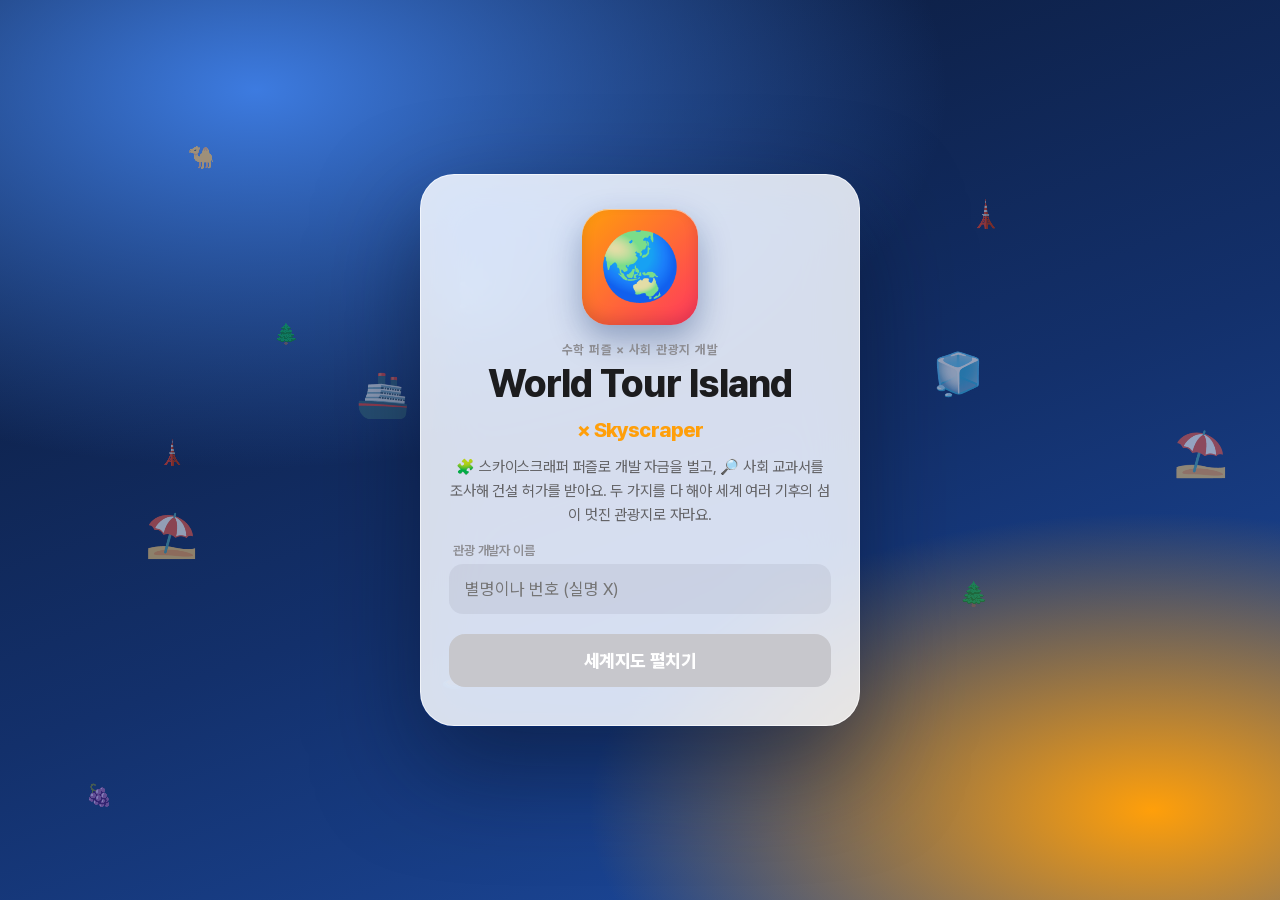
==== commit 28ab99f9: "Add files via upload" ====
--- a/combo/index.html
+++ b/combo/index.html
@@ -484,6 +484,17 @@
 .toast{background:rgba(28,28,30,.9);-webkit-backdrop-filter:blur(16px);backdrop-filter:blur(16px);border-radius:18px;font-weight:600;font-size:14.5px;padding:12px 18px}
 @media (max-width:999px){ .map{margin:8px} .pz-body{margin:4px 8px 0} }
 
+
+.mission{position:absolute;left:14px;bottom:14px;z-index:2;width:min(270px,44%);background:rgba(255,255,255,.9);-webkit-backdrop-filter:blur(18px);backdrop-filter:blur(18px);border-radius:18px;padding:10px 13px 11px;color:#1C1C1E;box-shadow:0 10px 26px rgba(0,0,0,.2);border:0;text-align:left;font-family:var(--body)}
+.mission small{display:block;font-size:11px;font-weight:700;color:#8E8E93;letter-spacing:.02em}
+.mission b{display:block;font-size:15px;font-weight:800;margin:1px 0 6px;line-height:1.3}
+.mission .mbar{height:6px;border-radius:3px;background:rgba(118,118,128,.2);overflow:hidden}
+.mission .mbar i{display:block;height:100%;border-radius:3px;background:linear-gradient(90deg,#30D158,#0A84FF);transition:width .5s}
+.mission span{display:block;font-size:11.5px;color:#636366;margin-top:5px;font-weight:600}
+.mission.done-anim{animation:mpop .6s cubic-bezier(.2,1.4,.4,1)}
+@keyframes mpop{30%{transform:scale(1.08)}}
+.modehint{left:auto!important;right:14px!important;transform:none!important;max-width:calc(56% - 28px)}
+@media (max-width:640px){.mission{width:52%;padding:8px 10px}.mission b{font-size:13.5px}}
 </style>
 </head>
 <body>
@@ -522,6 +533,7 @@
         <button id="nightBtn" aria-label="낮과 밤 바꾸기">🌙</button>
         <button id="soundBtn" aria-label="소리 켜고 끄기">🔊</button>
       </div>
+      <div class="mission" id="missionCard" aria-live="polite"></div>
       <div class="modehint" id="modeHint"></div>
     </div>
     <div class="buildbar">
@@ -868,7 +880,7 @@
 function islandStats(id){
   const tiles = (S.islands[id]||{}).tiles || [];
   let vis=0, job=0, env=0, roads=0, specials=0;
-  tiles.forEach(x => { if(!x) return; const it = ITEM[x]; vis += it.vis; job += it.job; env += it.env; if(x === 'road') roads++; if(it.cat === 'special') specials++; });
+  tiles.forEach((x,i) => { if(!x) return; if(!buildable(Math.floor(i/MAP), i%MAP)) return; const it = ITEM[x]; vis += it.vis; job += it.job; env += it.env; if(x === 'road') roads++; if(it.cat === 'special') specials++; });
   const e = clamp(Math.round(75 + env), 0, 100);
   const mult = e >= 70 ? 1.3 : e >= 40 ? 1 : 0.6;
   return {vis: Math.round(vis * (e < 40 ? .7 : 1)), rawVis: vis, job, env:e, mult, roads, specials};
@@ -1817,7 +1829,7 @@
   function coinBump(){ const c = $('coinChip'); c.classList.remove('bump'); void c.offsetWidth; c.classList.add('bump'); }
   function hud(){
     const isl = ISL[S.cur], st = islandStats(S.cur);
-    $('islIcon').textContent = isl.emoji; $('islName').textContent = isl.name; $('islSub').textContent = `${isl.climate} · ${isl.terrain}`;
+    $('islIcon').textContent = isl.emoji; $('islName').textContent = isl.name; const stN = Math.max(1, starOf(st.vis)); $('islSub').textContent = `${'★'.repeat(stN)}${'☆'.repeat(5-stN)} · ${isl.climate} · ${isl.terrain}`;
     $('sVis').textContent = st.vis.toLocaleString('ko-KR'); $('sJob').textContent = st.job.toLocaleString('ko-KR');
     $('sEnv').textContent = st.env; const bar = $('envBar'); bar.style.width = st.env + '%'; bar.className = st.env >= 70 ? 'env-good' : st.env >= 40 ? 'env-mid' : 'env-bad';
     $('sCoin').textContent = S.coins.toLocaleString('ko-KR');
@@ -1941,7 +1953,7 @@
     if(oi === q[2]){
       const beforeItems = new Set(I.filter(needMet).map(x => x.id)), beforeLand = landSize(totalCorrect()), beforeAllow = allowance();
       S.done[id] = S.done[id] || []; S.done[id].push(qi);
-      const first = !S.miss[key], reward = first ? 10 : 5, inc = 0, total = reward;
+      const first = !S.miss[key], reward = first ? 20 : 10, inc = 0, total = reward;
       S.coins += total;
       const unl = I.filter(x => needMet(x) && !beforeItems.has(x.id)).map(x => ({t:`🔓 ${x.name}${x.isl ? ' ' + x.isl.map(i => ISL[i].emoji).join('') : ''}`}));
       if(landSize(totalCorrect()) > beforeLand){ unl.push({t:'🗺️ 모든 섬의 땅이 넓어졌어요!', isl:1}); City.rebuild(); }
@@ -2128,6 +2140,58 @@
 const nm = $('nm');
 nm.oninput = () => $('startBtn').disabled = !nm.value.trim();
 $('startBtn').onclick = () => { S = fresh(nm.value.trim()); save(); Sfx.win(); World.open(true); };
+const allTiles = () => Object.values(S.islands).flatMap(x => x.tiles);
+const anyTile = f => Object.entries(S.islands).some(([id,x]) => x.tiles.some((t,i) => t && f(ITEM[t], id, i)));
+const cntAll = f => allTiles().filter(t => t && f(ITEM[t])).length;
+const bestIsl = f => Math.max(0, ...Object.keys(S.islands).map(id => f(islandStats(id))));
+const STAR_AT = [0, 200, 600, 1200, 2500, 4000];
+const starOf = v => STAR_AT.filter(x => v >= x).length;
+const MISSION_LIST = [
+  ['🧩 퍼즐 1개 풀기 (자금)', () => S.stage, 1, 20],
+  ['🔎 연구소에서 첫 허가', () => totalCorrect(), 1, 20],
+  ['🏨 기본 시설 2개 짓기', () => cntAll(it => it.cat === 'base' && !it.need), 2, 30],
+  ['⭐ 특산 체험 짓기', () => cntAll(it => it.cat === 'special'), 1, 50],
+  ['♻️ 쓰레기 처리장 짓기', () => cntAll(it => it.id === 'trash'), 1, 40],
+  ['🧩 퍼즐 5개 풀기', () => S.stage, 5, 60],
+  ['🌊 물 위 시설 짓기', () => cntAll(it => it.on === 'water'), 1, 60],
+  ['🗺️ 두 번째 섬 개척', () => Object.keys(S.islands).length, 2, 80],
+  ['🌿 환경 70 + 관광객 800', () => Object.keys(S.islands).some(id => { const s = islandStats(id); return s.env >= 70 && s.vis >= 800; }) ? 1 : 0, 1, 100],
+  ['🧩 퍼즐 16개 → 전망 타워', () => S.stage, 16, 150],
+  ['📣 관광 포스터 만들기', () => Object.keys(S.poster || {}).length, 1, 100],
+  ['🔎 허가 30개 받기', () => totalCorrect(), 30, 150],
+  ['🌟 ★★★★ 관광지 만들기', () => bestIsl(s => starOf(s.vis)), 4, 200],
+  ['🏆 스카이스크래퍼 타워 세우기', () => cntAll(it => it.id === 'skytower'), 1, 300],
+];
+/* ================= 🎯 미션 (레벨 가이드) ================= */
+const Missions = (() => {
+  const L = MISSION_LIST;
+  const cur = () => { S.mi = S.mi || 0; return L[S.mi]; };
+  let lastKey = '';
+  function render(pop){
+    const el = $('missionCard'); if(!el) return;
+    const m = cur();
+    if(!m){ el.innerHTML = `<small>🎯 미션 ${L.length}/${L.length}</small><b>🏅 모든 미션 완료!</b><span>최고의 개발자예요</span>`; return; }
+    const v = Math.max(0, Math.min(m[2], m[1]()));
+    const key = S.mi + ':' + v; if(key === lastKey && !pop) return; lastKey = key;
+    el.innerHTML = `<small>🎯 미션 ${S.mi+1} / ${L.length}</small><b>${m[0]}</b><div class="mbar"><i style="width:${Math.round(v/m[2]*100)}%"></i></div><span>${v.toLocaleString('ko-KR')} / ${m[2].toLocaleString('ko-KR')} · 보상 💰${m[3]}</span>`;
+    if(pop){ el.classList.remove('done-anim'); void el.offsetWidth; el.classList.add('done-anim'); }
+  }
+  function check(){
+    let m = cur(), n = 0, got = false;
+    while(m && m[1]() >= m[2] && n < 4){
+      S.coins += m[3]; got = true;
+      toast(`🏅 미션 완료! 「${m[0]}」 💰+${m[3]}`, 3200);
+      S.mi++; m = cur(); n++;
+    }
+    if(got){ save(); try{ Sfx.win(); City.fireworks(); }catch(e){} UI.hud(); if(UI.cards) UI.cards(); }
+    S.stars = S.stars || {};
+    for(const id of Object.keys(S.islands)){ const st = starOf(islandStats(id).vis); if(st > (S.stars[id]||1)){ S.stars[id] = st; save(); if(id === S.cur){ toast(`🌟 ${ISL[id].name} 관광지 등급 UP! ${'★'.repeat(st)}`, 3000); try{ City.fireworks(); Sfx.win(); }catch(e){} UI.hud(); } } else if(!S.stars[id]) S.stars[id] = st; }
+    render(got);
+  }
+  return {check, render};
+})();
+setInterval(() => { try{ if(S && document.getElementById('app').classList.contains('on')) Missions.check(); }catch(e){} }, 800);
+
 S = load();
 if(S && S.name){
   $('continueNote').textContent = `${S.name} 개발자님의 기록이 있어요. 이어서 해요!`;
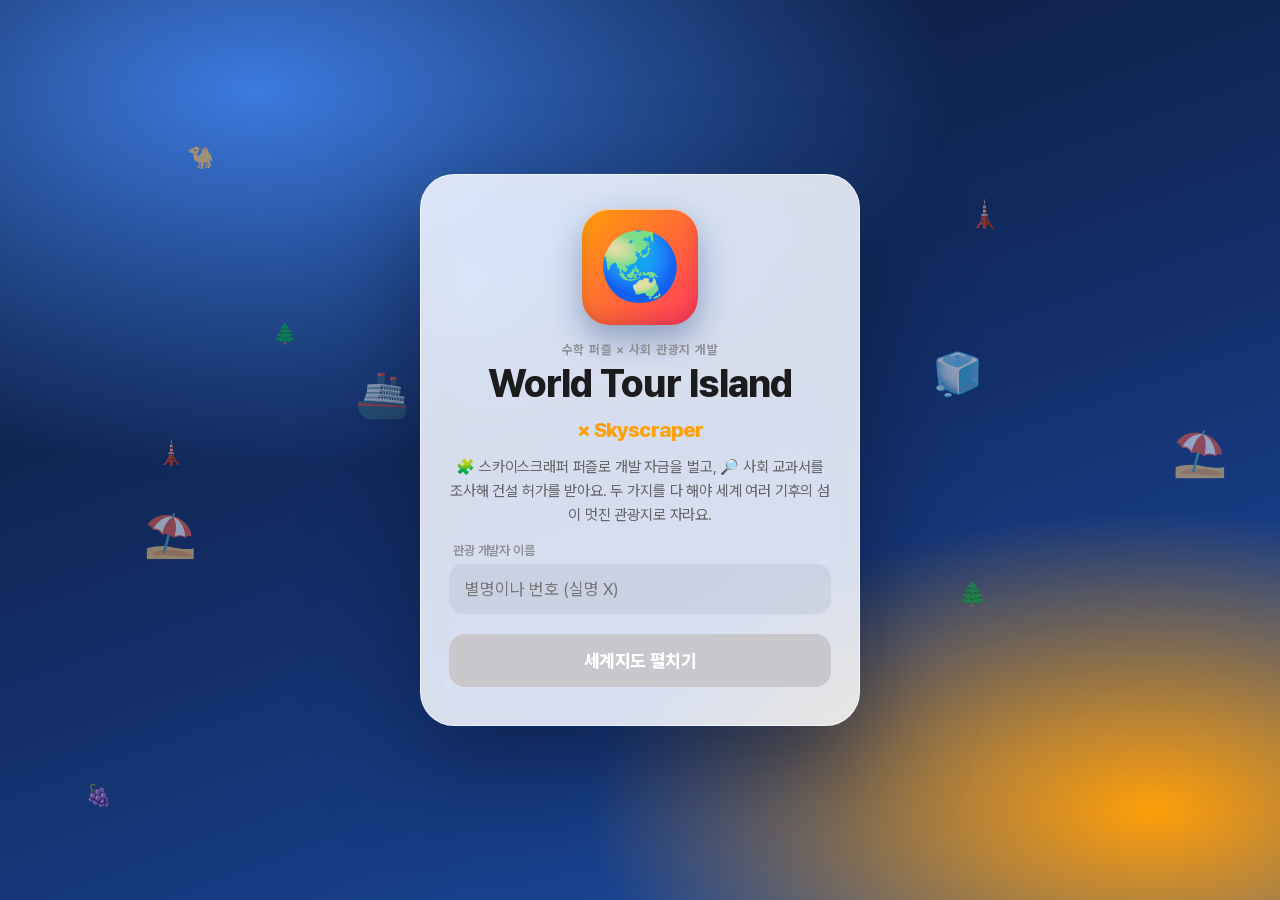
==== commit df62d2c6: "Add files via upload" ====
--- a/combo/index.html
+++ b/combo/index.html
@@ -495,6 +495,39 @@
 @keyframes mpop{30%{transform:scale(1.08)}}
 .modehint{left:auto!important;right:14px!important;transform:none!important;max-width:calc(56% - 28px)}
 @media (max-width:640px){.mission{width:52%;padding:8px 10px}.mission b{font-size:13.5px}}
+.set.review{grid-column:1/-1;display:flex;align-items:center;justify-content:center;gap:8px;padding:8px}
+.set.review .e{display:inline;font-size:18px}.set.review .n{display:inline;font-size:13px}.set.review .k{opacity:.8}
+#liteBtn.on{background:#0A84FF!important;color:#fff!important}
+/* 🃏 카드 */
+.hudbtn.tcgbtn{background:linear-gradient(135deg,#8E5CF7,#0A84FF);border:0;box-shadow:0 8px 18px rgba(94,92,230,.35);position:relative}
+.hudbtn.tcgbtn.new::after{content:'NEW';position:absolute;top:-7px;right:-7px;background:#FF375F;color:#fff;font-size:10px;font-weight:900;padding:2px 6px;border-radius:999px;animation:bump 1s infinite}
+#mCard .cardwrap{display:flex;flex-direction:column;align-items:center;gap:14px;width:min(420px,92vw)}
+#cardStage{perspective:1100px;width:100%;touch-action:none}
+#card3d{--rx:0deg;--ry:0deg;--hx:50%;--hy:50%;position:relative;width:100%;aspect-ratio:630/880;transform-style:preserve-3d;transform:rotateX(var(--rx)) rotateY(var(--ry));transition:transform .12s ease-out;border-radius:7%/5%}
+#card3d.flip{animation:cardIn 1.1s cubic-bezier(.2,.9,.3,1.15)}
+@keyframes cardIn{0%{transform:rotateY(180deg) scale(.6)}60%{transform:rotateY(-12deg) scale(1.06)}100%{transform:rotateY(0) scale(1)}}
+.cface{position:absolute;inset:0;border-radius:7%/5%;overflow:hidden;backface-visibility:hidden;-webkit-backface-visibility:hidden;box-shadow:0 30px 70px rgba(0,0,0,.5)}
+.cface img{width:100%;height:100%;display:block;-webkit-touch-callout:default}
+.cface.back{transform:rotateY(180deg);display:grid;place-items:center;background:radial-gradient(circle at 50% 40%,#3D7BE0,#0A1630);color:#fff;text-align:center;font-weight:900;letter-spacing:.08em}
+.cface.back div{font-size:64px;line-height:1.2}.cface.back b{display:block;font-size:18px}
+.holo{position:absolute;inset:0;pointer-events:none;mix-blend-mode:color-dodge;opacity:.0;background:linear-gradient(115deg,transparent 20%,rgba(255,80,200,.55) 36%,rgba(255,240,120,.55) 46%,rgba(80,255,200,.55) 56%,rgba(80,160,255,.55) 66%,transparent 80%);background-size:220% 220%;background-position:var(--hx) var(--hy)}
+#card3d[data-tier="RARE"] .holo{opacity:.18}
+#card3d[data-tier="EPIC"] .holo{opacity:.32}
+#card3d[data-tier="LEGENDARY"] .holo{opacity:.5}
+#card3d[data-tier="SECRET"] .holo{opacity:.7}
+.cardnote{color:#fff;font-size:15px;font-weight:600;text-align:center;text-shadow:0 2px 8px rgba(0,0,0,.4)}
+.cardnote b{color:#FFD60A}
+.cardtip{color:rgba(255,255,255,.7);font-size:12.5px;text-align:center}
+.cardbtns button{border:0;border-radius:999px;padding:11px 28px;background:rgba(255,255,255,.92);color:#1C1C1E;font-weight:800;font-size:15px}
+/* 🎁 럭키 상자 */
+.lucky{position:fixed;left:50%;top:42%;transform:translate(-50%,-50%) scale(.6);opacity:0;z-index:95;pointer-events:none;text-align:center;color:#fff;text-shadow:0 4px 14px rgba(0,0,0,.45)}
+.lucky.on{animation:lucky 2.2s ease forwards}
+@keyframes lucky{0%{opacity:0;transform:translate(-50%,-50%) scale(.4)}15%{opacity:1;transform:translate(-50%,-50%) scale(1.15)}25%{transform:translate(-50%,-50%) scale(1)}80%{opacity:1}100%{opacity:0;transform:translate(-50%,-60%) scale(1)}}
+.lk-box{font-size:96px;font-family:"Apple Color Emoji","Segoe UI Emoji","Noto Color Emoji",sans-serif;animation:wob .5s ease 2}
+@keyframes wob{25%{transform:rotate(-10deg)}75%{transform:rotate(10deg)}}
+.lk-t{font-size:26px;font-weight:900}.lk-c{font-size:34px;font-weight:900;color:#FFD60A}
+.streak{display:inline-block;margin-left:6px;font-size:15px;background:linear-gradient(180deg,#FF9F0A,#FF375F);color:#fff;border-radius:999px;padding:2px 10px;vertical-align:middle}
+
 </style>
 </head>
 <body>
@@ -522,6 +555,7 @@
       <div class="chip coin" id="coinChip"><span class="ic">💰</span><b id="sCoin">0</b></div>
       <button class="hudbtn" id="mapBtn">🗺️ 지도</button>
       <button class="hudbtn poster" id="posterBtn">📣 포스터</button>
+      <button class="hudbtn tcgbtn" id="cardBtn" aria-label="내 카드">🃏</button>
     </div>
     <div class="map" id="map">
       <canvas id="city"></canvas>
@@ -530,6 +564,7 @@
         <button id="zin" aria-label="확대">＋</button>
         <button id="zout" aria-label="축소">－</button>
         <button id="zfit" aria-label="전체 보기">🧭</button>
+        <button id="liteBtn" aria-label="가벼운 모드 켜고 끄기" title="가벼운 모드">🪶</button>
         <button id="nightBtn" aria-label="낮과 밤 바꾸기">🌙</button>
         <button id="soundBtn" aria-label="소리 켜고 끄기">🔊</button>
       </div>
@@ -632,6 +667,13 @@
   <div class="rows" id="rwRows"></div>
   <div class="unlocks" id="rwUnlocks"></div>
   <button class="go" id="rwGo">섬 개발하러 가기</button>
+</div></div>
+
+<div class="modal" id="mCard"><div class="cardwrap">
+  <div id="cardStage"><div id="card3d"><div class="cface front"><img id="cardImg" alt="내 수집 카드"><div class="holo"></div></div><div class="cface back"><div>🃏<b>CLASS ARCADE</b></div></div></div></div>
+  <div class="cardnote" id="cardNote"></div>
+  <div class="cardtip">카드를 기울이면 반짝여요 · 길게 눌러 저장할 수 있어요</div>
+  <div class="cardbtns"><button id="cardClose">닫기</button></div>
 </div></div>
 
 <div class="toast" id="toast"></div>
@@ -857,7 +899,7 @@
 let S = null;
 function load(){ try{ const v = localStorage.getItem(KEY); return v ? JSON.parse(v) : null; }catch(e){ return null; } }
 function save(){ try{ localStorage.setItem(KEY, JSON.stringify(S)); }catch(e){} }
-function fresh(name){ return {stage:0, tries:0, lockUntil:0, hint:{}, inputs:{}, tab:'puzzle', name, coins:120, done:{}, miss:{}, islands:{}, cur:null, night:false, sound:true, tut:false, qset:'map', start:Date.now(), poster:{}, spent:0}; }
+function fresh(name){ return {stage:0, tries:0, lockUntil:0, hint:{}, inputs:{}, tab:'puzzle', name, coins:120, done:{}, miss:{}, islands:{}, cur:null, night:false, sound:false, tut:false, qset:'map', start:Date.now(), poster:{}, spent:0}; }
 function newIsland(id){
   const tiles = new Array(MAP*MAP).fill(null), T = TERR[id], R = rng(id.charCodeAt(1)*131 + 7), deco = ISL[id].deco;
   const d = (r,c) => Math.max(Math.abs(r-6.5), Math.abs(c-6.5));
@@ -1194,9 +1236,9 @@
   let tool = 'look', selId = null;
   const pal = () => ISL[S.cur].pal;
 
-  function resize(){ const r = map.getBoundingClientRect(); dpr = Math.min(window.devicePixelRatio || 1, 2); cw = r.width; ch = r.height; cv.width = Math.round(cw*dpr); cv.height = Math.round(ch*dpr); dirty = true; }
+  function resize(){ const r = map.getBoundingClientRect(); dpr = Math.min(window.devicePixelRatio || 1, (S && S.lite) ? 1 : 2); cw = r.width; ch = r.height; cv.width = Math.round(cw*dpr); cv.height = Math.round(ch*dpr); dirty = true; }
   function fit(){ z = clamp(Math.min(cw/(MAP*64 + 30), ch/(MAP*32 + 200)), .35, 2.2); ox = cw/2; oy = (ch - (MAP*32 + 26)*z)/2 + 70*z; dirty = true; }
-  function zoomAt(f, sx, sy){ const nz = clamp(z*f, .35, 2.6); ox = sx - (sx-ox)*(nz/z); oy = sy - (sy-oy)*(nz/z); z = nz; dirty = true; }
+  function zoomAt(f, sx, sy){ kickUntil = performance.now() + 400; const nz = clamp(z*f, .35, 2.6); ox = sx - (sx-ox)*(nz/z); oy = sy - (sy-oy)*(nz/z); z = nz; dirty = true; }
 
   function renderStatic(tg, exclude, islandId){
     const id = islandId || S.cur, P = ISL[id].pal, T = S.islands[id].tiles, terr = TERR[id], night = S.night, lights = night ? [] : null;
@@ -1273,9 +1315,11 @@
     }
   }
 
-  let last = performance.now();
+  let last = performance.now(), lastDraw = 0, kickUntil = 0;
   function frame(now){
     const dt = Math.min(.05, (now - last)/1000); last = now;
+    if(S && S.lite && !dirty && !anim && !parts.length && ptrs.size === 0 && now > kickUntil && now - lastDraw < 700){ requestAnimationFrame(frame); return; }
+    lastDraw = now;
     if(!document.hidden && cw > 0 && S && S.cur){
       if(dirty) rebuild();
       g.setTransform(dpr,0,0,dpr,0,0);
@@ -1293,9 +1337,9 @@
         drawItem(g, cx, cy, ITEM[anim.id], {night:S.night, lights:null}); g.restore();
         if(p >= 1){ anim = null; dirty = true; }
       }
-      for(const k of boats){ stepMover(k, dt*.6, isW); const [ax,ay] = tileCenter(k.r,k.c), [bx,by] = tileCenter(k.nr,k.nc); const x = ax + (bx-ax)*k.t, y = ay + (by-ay)*k.t + Math.sin(now/400 + k.r)*1.2; g.save(); g.translate(x, y - 4); if(bx > ax) g.scale(-1,1); g.drawImage(emo(k.e), -9, -12, 18, 18); g.restore(); }
-      for(const k of cars){ stepMover(k, dt, isRoad); const [ax,ay] = tileCenter(k.r,k.c), [bx,by] = tileCenter(k.nr,k.nc); const x = ax + (bx-ax)*k.t, y = ay + (by-ay)*k.t; g.save(); g.translate(x, y - 4); if(bx > ax) g.scale(-1,1); g.drawImage(emo(k.e), -8, -10, 16, 16); g.restore(); }
-      for(const cl of clouds){ cl.x += cl.v*dt; if(cl.x > MAP*32 + 120) cl.x = -MAP*32 - 120; drawCloud(cl.x, cl.y, cl.s); }
+      for(const k of (S.lite ? [] : boats)){ stepMover(k, dt*.6, isW); const [ax,ay] = tileCenter(k.r,k.c), [bx,by] = tileCenter(k.nr,k.nc); const x = ax + (bx-ax)*k.t, y = ay + (by-ay)*k.t + Math.sin(now/400 + k.r)*1.2; g.save(); g.translate(x, y - 4); if(bx > ax) g.scale(-1,1); g.drawImage(emo(k.e), -9, -12, 18, 18); g.restore(); }
+      for(const k of (S.lite ? [] : cars)){ stepMover(k, dt, isRoad); const [ax,ay] = tileCenter(k.r,k.c), [bx,by] = tileCenter(k.nr,k.nc); const x = ax + (bx-ax)*k.t, y = ay + (by-ay)*k.t; g.save(); g.translate(x, y - 4); if(bx > ax) g.scale(-1,1); g.drawImage(emo(k.e), -8, -10, 16, 16); g.restore(); }
+      for(const cl of (S.lite ? [] : clouds)){ cl.x += cl.v*dt; if(cl.x > MAP*32 + 120) cl.x = -MAP*32 - 120; drawCloud(cl.x, cl.y, cl.s); }
       parts = parts.filter(p => (p.life -= dt*(p.dust?1.6:.9)) > 0);
       for(const p of parts){ p.x += p.vx*dt; p.y += p.vy*dt; p.vy += (p.dust?20:60)*dt; g.globalAlpha = Math.max(0,p.life); g.fillStyle = p.col; g.beginPath(); g.arc(p.x, p.y, p.s, 0, Math.PI*2); g.fill(); }
       g.globalAlpha = 1;
@@ -1307,7 +1351,7 @@
         if(tool === 'build' && selId && good && ITEM[selId].kind !== 'ground'){ const [cx,cy] = tileCenter(r,c); g.globalAlpha = .6; drawItem(g, cx, cy, ITEM[selId], {night:false, lights:null, noShadow:true}); g.globalAlpha = 1; }
       }
       g.setTransform(dpr,0,0,dpr,0,0);
-      weather(dt);
+      if(!S.lite) weather(dt);
     }
     requestAnimationFrame(frame);
   }
@@ -1432,6 +1476,7 @@
     return cvs;
   }
   return {
+    lite(){ resize(); dirty = true; kickUntil = performance.now() + 400; },
     init(){ resize(); fit(); resetMovers(); initClouds(); new ResizeObserver(() => { const pw = cw, ph = ch; resize(); if(!pw) fit(); else { ox += (cw-pw)/2; oy += (ch-ph)/2; } }).observe(map); requestAnimationFrame(frame); },
     switchIsland(){ anim = null; parts = []; wx = []; cars = []; boats = []; fit(); resetMovers(); dirty = true; },
     zoom(f){ zoomAt(f, cw/2, ch/2); }, fit, setTool, undo, rebuild(){ dirty = true; }, fireworks, snapshot, canPlace,
@@ -1539,7 +1584,7 @@
   let ok = true;
   for(let r=0;r<N;r++) for(let c=0;c<N;c++) if(cellVal(r,c) !== ans[r*N+c]) ok = false;
   if(ok){
-    const reward = PUZ_REWARD[N][st.lv], inc = income(), total = reward + inc;
+    const first = !S.pw; S.pw = false; S.pstreak = first ? (S.pstreak||0) + 1 : 0; S.bestStreak = Math.max(S.bestStreak||0, S.pstreak); const mult = S.pstreak >= 5 ? 2 : S.pstreak >= 3 ? 1.5 : 1; const reward = Math.round(PUZ_REWARD[N][st.lv] * mult), inc = income(), total = reward + inc;
     const beforeItems = new Set(I.filter(needMet).map(x => x.id));
     S.coins += total; S.tries = 0; S.stage++; sel = null; focusLine = null;
     delete S.inputs[k];
@@ -1554,11 +1599,12 @@
     const unl = I.filter(x => needMet(x) && !beforeItems.has(x.id));
     $('rwUnlocks').innerHTML = unl.map(x => `<span>🔓 ${x.name}</span>`).join('') || '<span style="background:#F4F7FB;border-color:#DCE4EE">🔎 연구소에서 허가를 받으면 특산 체험을 지을 수 있어요</span>';
     $('rwGo').textContent = '섬 개발하러 가기';
-    $('mReward').classList.add('on');
+    if(mult > 1) $('rwRows').insertAdjacentHTML('afterbegin', `<div><span>🔥 ${S.pstreak}연속 한 번에 통과!</span><b>×${mult}</b></div>`);
+    $('mReward').classList.add('on'); setTimeout(() => Lucky.maybe(), 1200);
     UI.hud(); UI.topbar(); UI.cards(); UI.advisor(true);
     drawBoard(); if(!finished){ firstEmpty(); Lab.load(); }
   } else {
-    S.tries++; Sfx.wrong();
+    S.tries++; S.pw = true; Sfx.wrong();
     const b = $('board'); b.classList.remove('shake'); void b.offsetWidth; b.classList.add('shake');
     $('msg').className = 'msg bad';
     if(S.tries >= 3){
@@ -1902,6 +1948,8 @@
     let h = '';
     for(const s of SETS){ const n = setCount(s.id), full = n >= s.q.length;
       h += `<button class="set${s.id===S.qset?' on':''}${full?' full':''}" data-s="${s.id}"><span class="e">${s.emoji}</span><span class="n">${s.name}</span><span class="k">${n}/${s.q.length}</span></button>`; }
+    const rvn = reviewKeys().length;
+    h += `<button class="set review${S.qset==='review'?' on':''}" data-s="review"><span class="e">📒</span><span class="n">오답 노트</span><span class="k">${rvn ? `복습할 문제 ${rvn}개` : '복습 끝!'}</span></button>`;
     $('sets').innerHTML = h;
     $('sets').querySelectorAll('.set').forEach(b => b.onclick = () => { Sfx.tap(); open(b.dataset.s); });
     const tot = totalCorrect(); $('qTotal').textContent = tot; $('qMax').textContent = TOTAL_Q; $('qBar').style.width = (tot/TOTAL_Q*100) + '%';
@@ -1911,8 +1959,49 @@
     if(!list.length) return '';
     return `<div class="preview"><h4>이 조사로 열리는 관광 시설</h4><div class="list">${list.map(it => `<span class="${needMet(it)?'got':''}">${needMet(it)?'✔':'🔒'} ${it.name} · ${it.isl ? ISL[it.isl[0]].emoji : '🌐'} (${it.need[1]}개)</span>`).join('')}</div></div>`;
   }
+
+  /* ---------- 📒 오답 노트 ---------- */
+  let rv = {phase:'ask', key:null, picked:[]};
+  function reviewKeys(){
+    S.rev = S.rev || {}; S.rvAt = S.rvAt || {};
+    return Object.keys(S.miss || {}).filter(k => {
+      if(!(S.miss[k] > 0) || S.rev[k]) return false;
+      const [id, qi] = k.split(':'); return SET[id] && (S.done[id] || []).includes(+qi);
+    }).sort((a,b) => (S.rvAt[a]||0) - (S.rvAt[b]||0));
+  }
+  function renderReview(){
+    const body = $('qbody'), keys = reviewKeys();
+    if(rv.key === null && !keys.length){
+      const total = Object.keys(S.rev || {}).length;
+      body.innerHTML = `<div class="qcard" style="text-align:center"><div style="font-size:52px;font-family:var(--emoji)">📒</div><div class="qtext">복습할 문제가 없어요!</div><p style="color:#636366;line-height:1.6">조사하다 틀린 문제는 맞힌 뒤에 여기로 모여요.<br>${total ? `지금까지 ${total}문제를 복습했어요 👏` : '틀린 문제가 생기면 다시 와 봐요.'}</p></div>`;
+      return;
+    }
+    const k = rv.key !== null ? rv.key : keys[0], [id, qs] = k.split(':'), qi = +qs, s = SET[id], q = s.q[qi], ord = shuffled(id, qi + 17);
+    let h = `<div class="qcard" id="qcard"><div class="qmeta"><span>📒 오답 노트 · ${s.emoji} ${s.name} · 남은 복습 ${keys.length}개</span><span class="pg">📖 교과서 ${q[4]}쪽</span></div><div class="qtext">${q[0]}</div><div class="opts">`;
+    ord.forEach((oi, n) => {
+      let cls = '';
+      if(rv.phase !== 'ask' && oi === q[2]) cls = ' right';
+      if(rv.picked.includes(oi) && oi !== q[2]) cls = ' wrong';
+      const dis = rv.phase !== 'ask';
+      h += `<button class="opt${cls}" data-o="${oi}"${dis?' disabled':''}><span class="l">${'ABCD'[n]}</span><span>${q[1][oi]}</span></button>`;
+    });
+    h += `</div>`;
+    if(rv.phase === 'right') h += `<div class="fb ok"><b class="big">복습 완료! 💰 +5</b>📖 ${q[3]}</div><button class="next" id="rvNext">다음 복습 ▶</button>`;
+    if(rv.phase === 'wrong') h += `<div class="fb no"><b class="big">정답은 「${q[1][q[2]]}」</b>📖 ${q[3]}<br><small>조금 뒤에 다시 나와요.</small></div><button class="next" id="rvNext">다음 복습 ▶</button>`;
+    h += `</div>`;
+    body.innerHTML = h;
+    body.querySelectorAll('.opt').forEach(b => b.onclick = () => {
+      if(rv.phase !== 'ask') return;
+      const oi = +b.dataset.o; rv.key = k; rv.picked.push(oi);
+      if(oi === q[2]){ rv.phase = 'right'; S.rev[k] = Date.now(); S.coins += 5; Sfx.right(); UI.coinBump(); UI.hud(); }
+      else { rv.phase = 'wrong'; S.rvAt[k] = Date.now(); S.miss[k]++; Sfx.wrong(); const c = $('qcard'); if(c){ c.classList.remove('shake'); void c.offsetWidth; c.classList.add('shake'); } }
+      save(); renderReview(); renderSets();
+    });
+    const nb = $('rvNext'); if(nb) nb.onclick = () => { Sfx.tap(); rv = {phase:'ask', key:null, picked:[]}; renderReview(); renderSets(); body.scrollTop = 0; };
+  }
   function render(){
     renderSets();
+    if(S.qset === 'review'){ renderReview(); return; }
     const id = S.qset, s = SET[id], p = pending(id), body = $('qbody');
     if(pin === null && totalCorrect() >= TOTAL_Q){
       body.innerHTML = `<div class="qcard" style="text-align:center"><div style="font-size:54px;font-family:var(--emoji)">🏆</div><div class="qtext">교과서 1단원 조사를 모두 마쳤어요!</div><p style="color:#5A6B84;line-height:1.6">이제 섬을 마음껏 꾸미고, 📣 관광 상품 포스터를 만들어 홍보해 봐요.</p><button class="next" id="goPoster">📣 포스터 만들기</button></div>` + preview(id);
@@ -1937,7 +2026,7 @@
     if(phase === 'reveal') h += `<div class="fb no"><b class="big">정답은 「${q[1][q[2]]}」</b>📖 ${q[3]}<br><small>이 문제는 조금 뒤에 다시 나와요.</small></div><button class="next" id="qNext">다음 문제 ▶</button>`;
     if(phase === 'right'){
       const g = lastGain || {};
-      h += `<div class="fb ok"><b class="big">정답! 🔓 허가 도장 +1 · 💰 +${g.total}</b>📖 ${q[3]}`;
+      h += `<div class="fb ok"><b class="big">정답! 🔓 허가 +1 · 💰 +${g.total}${g.mult > 1 ? `<span class="streak">🔥 ${g.streak}연속 ×${g.mult}</span>` : ""}</b>📖 ${q[3]}`;
       if(g.unl && g.unl.length) h += `<div class="unl">${g.unl.map(x => `<span class="${x.isl?'isl':''}">${x.t}</span>`).join('')}</div>`;
       h += `</div><button class="next" id="qNext">다음 문제 ▶</button>`;
     }
@@ -1953,17 +2042,17 @@
     if(oi === q[2]){
       const beforeItems = new Set(I.filter(needMet).map(x => x.id)), beforeLand = landSize(totalCorrect()), beforeAllow = allowance();
       S.done[id] = S.done[id] || []; S.done[id].push(qi);
-      const first = !S.miss[key], reward = first ? 20 : 10, inc = 0, total = reward;
+      const first = !S.miss[key]; S.streak = first ? (S.streak||0) + 1 : 0; S.bestStreak = Math.max(S.bestStreak||0, S.streak); const mult = S.streak >= 5 ? 2 : S.streak >= 3 ? 1.5 : 1; const reward = Math.round((first ? 20 : 10) * mult), inc = 0, total = reward + inc;
       S.coins += total;
       const unl = I.filter(x => needMet(x) && !beforeItems.has(x.id)).map(x => ({t:`🔓 ${x.name}${x.isl ? ' ' + x.isl.map(i => ISL[i].emoji).join('') : ''}`}));
       if(landSize(totalCorrect()) > beforeLand){ unl.push({t:'🗺️ 모든 섬의 땅이 넓어졌어요!', isl:1}); City.rebuild(); }
       if(allowance() > beforeAllow) unl.push({t:'🧭 새 섬을 개척할 수 있어요!', isl:1});
-      lastGain = {reward, inc, total, unl};
+      lastGain = {reward, inc, total, unl, mult, streak:S.streak}; setTimeout(() => Lucky.maybe(), 700);
       phase = 'right'; Sfx.right(); setTimeout(() => Sfx.coin(), 250); UI.coinBump();
       if(unl.length) City.fireworks();
       save(); UI.hud(); UI.cards(); UI.advisor(true);
     } else {
-      picked.push(oi); S.miss[key] = (S.miss[key]||0) + 1; Sfx.wrong();
+      picked.push(oi); S.miss[key] = (S.miss[key]||0) + 1; S.streak = 0; Sfx.wrong();
       const c = $('qcard'); if(c){ c.classList.remove('shake'); void c.offsetWidth; c.classList.add('shake'); }
       if(phase === 'wrong1' || picked.length >= 2){
         phase = 'reveal';
@@ -1973,7 +2062,7 @@
     }
     render();
   }
-  function open(id){ setTab('research', true); if(S.qset !== id){ S.qset = id; phase = 'ask'; picked = []; lastGain = null; pin = null; save(); } render(); }
+  function open(id){ setTab('research', true); if(S.qset !== id){ S.qset = id; phase = 'ask'; picked = []; lastGain = null; pin = null; rv = {phase:'ask', key:null, picked:[]}; save(); } render(); }
   return {render, open};
 })();
 
@@ -2192,6 +2281,143 @@
 })();
 setInterval(() => { try{ if(S && document.getElementById('app').classList.contains('on')) Missions.check(); }catch(e){} }, 800);
 
+const syncLite = () => { const b = $('liteBtn'); if(b){ b.classList.toggle('on', !!(S && S.lite)); } };
+$('liteBtn').onclick = () => { S.lite = !S.lite; save(); City.lite(); syncLite(); Sfx.tap(); toast(S.lite ? '🪶 가벼운 모드 켜짐 · 자동차·구름·날씨를 끄고 화면을 덜 그려요' : '✨ 가벼운 모드 꺼짐'); };
+setInterval(syncLite, 1500);
+
+const CARD_ART = () => City.snapshot(S.cur, 1);
+const CARD_INFO = () => { const ids = Object.keys(S.islands), first = ISL[ids[0]] || ISL[S.cur], vis = ids.reduce((a,id) => a + islandStats(id).vis, 0), tc = totalCorrect();
+  return {game:'World Tour × Skyscraper', prefix:'WTX', name:S.name, sub:`${ISL[S.cur].emoji} ${ISL[S.cur].name}`, type:`${first.emoji} ${first.climate.replace(' 기후','')} 개발자`, lv:(S.mi||0)+1, no:S.stage + tc, p:(S.stage/32 + tc/TOTAL_Q)/2,
+  stats:[['🧩','퍼즐 해결',`${S.stage}/32`],['🔎','교과서 허가',`${tc}/${TOTAL_Q}`],['🧳','관광객',vis.toLocaleString('ko-KR')]],
+  foot:[`🎯 미션 ${S.mi||0}/14`,`🌏 섬 ${ids.length}/6`,`🔥 최고 ${S.bestStreak||0}연속`], nums:[S.stage, tc]}; };
+/* ================= 🎁 럭키 상자 ================= */
+const Lucky = (() => {
+  function show(amount){
+    let el = document.getElementById('luckyFx');
+    if(!el){ el = document.createElement('div'); el.id = 'luckyFx'; el.className = 'lucky'; document.body.appendChild(el); }
+    el.innerHTML = `<div class="lk-box">🎁</div><div class="lk-t">럭키 상자!</div><div class="lk-c">💰 +${amount}</div>`;
+    el.classList.remove('on'); void el.offsetWidth; el.classList.add('on');
+    clearTimeout(el._t); el._t = setTimeout(() => el.classList.remove('on'), 2200);
+  }
+  return {
+    maybe(){
+      if(!S || Math.random() > 0.12) return;
+      const pool = [30,30,40,50,50,80,80,120,200], amount = pool[Math.floor(Math.random()*pool.length)];
+      S.coins += amount; S.lucky = (S.lucky||0) + 1; save();
+      show(amount); try{ Sfx.coin(); City.fireworks(); }catch(e){} UI.hud(); if(UI.cards) UI.cards();
+    }
+  };
+})();
+
+/* ================= 🃏 내 카드 (진화하는 수집 카드) ================= */
+const TCG = (() => {
+  const TIERS = [
+    {k:'COMMON',    ko:'커먼',      sym:'●', a:'#DCE1E8', b:'#A9B2BF', ink:'#3A4250'},
+    {k:'RARE',      ko:'레어',      sym:'◆', a:'#6CC4FF', b:'#0A6FE0', ink:'#063B7A'},
+    {k:'EPIC',      ko:'에픽',      sym:'✦', a:'#C59BFF', b:'#6A3FE0', ink:'#3B1C86'},
+    {k:'LEGENDARY', ko:'레전더리',  sym:'★', a:'#FFE680', b:'#FF9F0A', ink:'#6B3B00'},
+    {k:'SECRET',    ko:'시크릿',    sym:'✶', a:'#FF8AD8', b:'#5AC8FA', ink:'#3A1060'},
+  ];
+  const tierOf = p => p >= 1 ? 4 : p >= .8 ? 3 : p >= .5 ? 2 : p >= .25 ? 1 : 0;
+  function code(info){
+    let h = 2166136261; const src = [S.name, info.prefix, ...info.nums].join('|');
+    for(const ch of src){ h ^= ch.charCodeAt(0); h = Math.imul(h, 16777619) >>> 0; }
+    const A = 'ABCDEFGHJKLMNPQRSTUVWXYZ23456789'; let s = '';
+    for(let i=0;i<4;i++){ s += A[h % A.length]; h = Math.floor(h / A.length) || (h*7+13); }
+    return `${info.prefix}-${info.nums.join('-')}-${s}`;
+  }
+  function rr(g, x, y, w, h, r){ g.beginPath(); g.moveTo(x+r,y); g.arcTo(x+w,y,x+w,y+h,r); g.arcTo(x+w,y+h,x,y+h,r); g.arcTo(x,y+h,x,y,r); g.arcTo(x,y,x+w,y,r); g.closePath(); }
+  async function art(){
+    const a = CARD_ART();
+    if(typeof a === 'string'){ const im = new Image(); im.src = a; try{ await im.decode(); }catch(e){} return im; }
+    return a;
+  }
+  async function render(){
+    const info = CARD_INFO(), t = TIERS[tierOf(info.p)], W = 630, H = 880;
+    const cv = document.createElement('canvas'); cv.width = W; cv.height = H; const g = cv.getContext('2d');
+    const F = '"Pretendard Variable",Pretendard,-apple-system,"Apple SD Gothic Neo","Noto Sans KR",sans-serif';
+    try{ await document.fonts.ready; }catch(e){}
+    // 바깥 테두리
+    const fr = g.createLinearGradient(0,0,W,H); fr.addColorStop(0,t.a); fr.addColorStop(1,t.b);
+    if(t.k === 'SECRET'){ fr.addColorStop(.33,'#FFE680'); fr.addColorStop(.66,'#8EF0B8'); }
+    rr(g,0,0,W,H,40); g.fillStyle = fr; g.fill();
+    // 안쪽 판
+    rr(g,20,20,W-40,H-40,28); const pn = g.createLinearGradient(0,20,0,H); pn.addColorStop(0,'#FFFFFF'); pn.addColorStop(1,'#F2F4F8'); g.fillStyle = pn; g.fill();
+    // 이름 · 레벨
+    g.fillStyle = '#16233A'; g.font = `900 44px ${F}`; g.textBaseline = 'alphabetic';
+    let nm = info.name; while(g.measureText(nm).width > 360 && nm.length > 1) nm = nm.slice(0,-1);
+    g.fillText(nm, 48, 92);
+    g.textAlign = 'right'; g.fillStyle = t.ink; g.font = `800 22px ${F}`; g.fillText('Lv.', W-118, 92);
+    g.font = `900 52px ${F}`; g.fillText(String(info.lv), W-46, 94); g.textAlign = 'left';
+    // 타입 뱃지
+    g.font = `800 20px ${F}`; const tw = g.measureText(info.type).width + 28;
+    rr(g, 46, 108, tw, 34, 17); g.fillStyle = t.b; g.fill(); g.fillStyle = '#fff'; g.fillText(info.type, 60, 132);
+    g.fillStyle = '#8E8E93'; g.font = `700 18px ${F}`; g.fillText(info.sub, 46 + tw + 12, 132);
+    // 그림 창
+    const ax = 46, ay = 158, aw = W - 92, ah = 330;
+    rr(g, ax-6, ay-6, aw+12, ah+12, 22); g.fillStyle = fr; g.fill();
+    g.save(); rr(g, ax, ay, aw, ah, 18); g.clip();
+    const im = await art();
+    try{ const iw = im.naturalWidth || im.width, ih = im.naturalHeight || im.height, sc = Math.max(aw/iw, ah/ih) * 1.18, dw = iw*sc, dh = ih*sc; g.drawImage(im, ax + (aw-dw)/2, ay + (ah-dh)/2 + dh*.06, dw, dh); }catch(e){ g.fillStyle = '#DDE6F0'; g.fillRect(ax,ay,aw,ah); }
+    if(t.k === 'LEGENDARY' || t.k === 'SECRET'){
+      g.globalCompositeOperation = 'overlay'; for(let i=-8;i<14;i++){ const x = ax + i*60; const lg = g.createLinearGradient(x,ay,x+120,ay+ah); lg.addColorStop(0,'rgba(255,0,150,.0)'); lg.addColorStop(.5,'rgba(255,255,255,.35)'); lg.addColorStop(1,'rgba(0,200,255,0)'); g.fillStyle = lg; g.fillRect(x, ay, 60, ah); }
+      g.globalCompositeOperation = 'source-over';
+    }
+    g.restore();
+    // 설명 띠
+    rr(g, 46, ay + ah + 16, aw, 36, 12); g.fillStyle = 'rgba(22,35,58,.06)'; g.fill();
+    g.fillStyle = '#5A6B84'; g.font = `600 17px ${F}`; g.textAlign = 'center';
+    g.fillText(`No.${String(info.no).padStart(3,'0')} · ${info.game} · ${new Date().toLocaleDateString('ko-KR')}`, W/2, ay + ah + 40); g.textAlign = 'left';
+    // 능력치
+    let y = ay + ah + 74;
+    info.stats.forEach(([e, label, val]) => {
+      g.beginPath(); g.arc(70, y + 22, 22, 0, Math.PI*2); g.fillStyle = t.a; g.fill();
+      g.font = `26px "Apple Color Emoji","Segoe UI Emoji","Noto Color Emoji",sans-serif`; g.textAlign = 'center'; g.fillText(e, 70, y + 31); g.textAlign = 'left';
+      g.fillStyle = '#16233A'; g.font = `800 25px ${F}`; g.fillText(label, 104, y + 31);
+      g.textAlign = 'right'; g.font = `900 34px ${F}`; g.fillStyle = t.ink; g.fillText(val, W - 48, y + 34); g.textAlign = 'left';
+      y += 58;
+    });
+    g.strokeStyle = 'rgba(22,35,58,.12)'; g.lineWidth = 2; g.beginPath(); g.moveTo(46, y + 4); g.lineTo(W-46, y + 4); g.stroke();
+    // 아래 작은 정보
+    g.font = `700 16px ${F}`; g.fillStyle = '#5A6B84';
+    const cw = (W - 92) / info.foot.length;
+    info.foot.forEach((f, i) => { g.textAlign = 'center'; g.fillText(f, 46 + cw*i + cw/2, y + 34); }); g.textAlign = 'left';
+    // 희귀도 · 코드
+    g.fillStyle = t.ink; g.font = `900 20px ${F}`; g.fillText(`${t.sym} ${t.k}`, 48, H - 44);
+    g.textAlign = 'right'; g.fillStyle = '#8E8E93'; g.font = `700 15px ui-monospace,Menlo,monospace`; g.fillText(code(info), W - 48, H - 44); g.textAlign = 'left';
+    return {url: cv.toDataURL('image/png'), tier: tierOf(info.p), t};
+  }
+  async function open(){
+    $('mCard').classList.add('on');
+    const c3 = $('card3d'), img = $('cardImg');
+    const r = await render(), isNew = (S.cardSeen ?? -1) < r.tier;
+    img.src = r.url;
+    c3.dataset.tier = r.t.k;
+    const info = CARD_INFO(), next = [.25,.5,.8,1].find(x => x > info.p);
+    $('cardNote').innerHTML = next ? `다음 단계 <b>${TIERS[tierOf(next)].k}</b>까지 <b>${Math.ceil((next - info.p)*100)}%</b> 남았어요` : '✨ 최고 단계 시크릿 카드예요!';
+    c3.classList.remove('flip'); void c3.offsetWidth;
+    if(isNew){ c3.classList.add('flip'); setTimeout(() => { try{ Sfx.win(); City.fireworks(); }catch(e){} }, 650); S.cardSeen = r.tier; save(); syncBtn(); }
+  }
+  function syncBtn(){ const b = $('cardBtn'); if(!b || !S) return; const info = CARD_INFO(); b.classList.toggle('new', (S.cardSeen ?? -1) < tierOf(info.p)); }
+  function check(){
+    if(!S) return; const tr = tierOf(CARD_INFO().p);
+    if(S.cardTier === undefined) S.cardTier = tr;
+    if(tr > S.cardTier){ S.cardTier = tr; save(); toast(`🃏 내 카드가 ${TIERS[tr].k}로 진화했어요! 카드를 열어 보세요`, 3500); }
+    syncBtn();
+  }
+  // 기울이기 (손가락·마우스 따라 반짝)
+  const wrap = $('cardStage');
+  const tilt = e => { const r = wrap.getBoundingClientRect(), x = (e.clientX - r.left)/r.width, y = (e.clientY - r.top)/r.height;
+    $('card3d').style.setProperty('--rx', `${(0.5 - y)*22}deg`); $('card3d').style.setProperty('--ry', `${(x - 0.5)*26}deg`);
+    $('card3d').style.setProperty('--hx', `${x*100}%`); $('card3d').style.setProperty('--hy', `${y*100}%`); };
+  wrap.addEventListener('pointermove', tilt); wrap.addEventListener('pointerdown', tilt);
+  wrap.addEventListener('pointerleave', () => { $('card3d').style.setProperty('--rx','0deg'); $('card3d').style.setProperty('--ry','0deg'); });
+  $('cardBtn').onclick = () => { Sfx.tap(); open(); };
+  $('cardClose').onclick = () => $('mCard').classList.remove('on');
+  setInterval(() => { try{ if(S && document.getElementById('app').classList.contains('on')) check(); }catch(e){} }, 1000);
+  return {open, render, tierOf};
+})();
+
 S = load();
 if(S && S.name){
   $('continueNote').textContent = `${S.name} 개발자님의 기록이 있어요. 이어서 해요!`;
